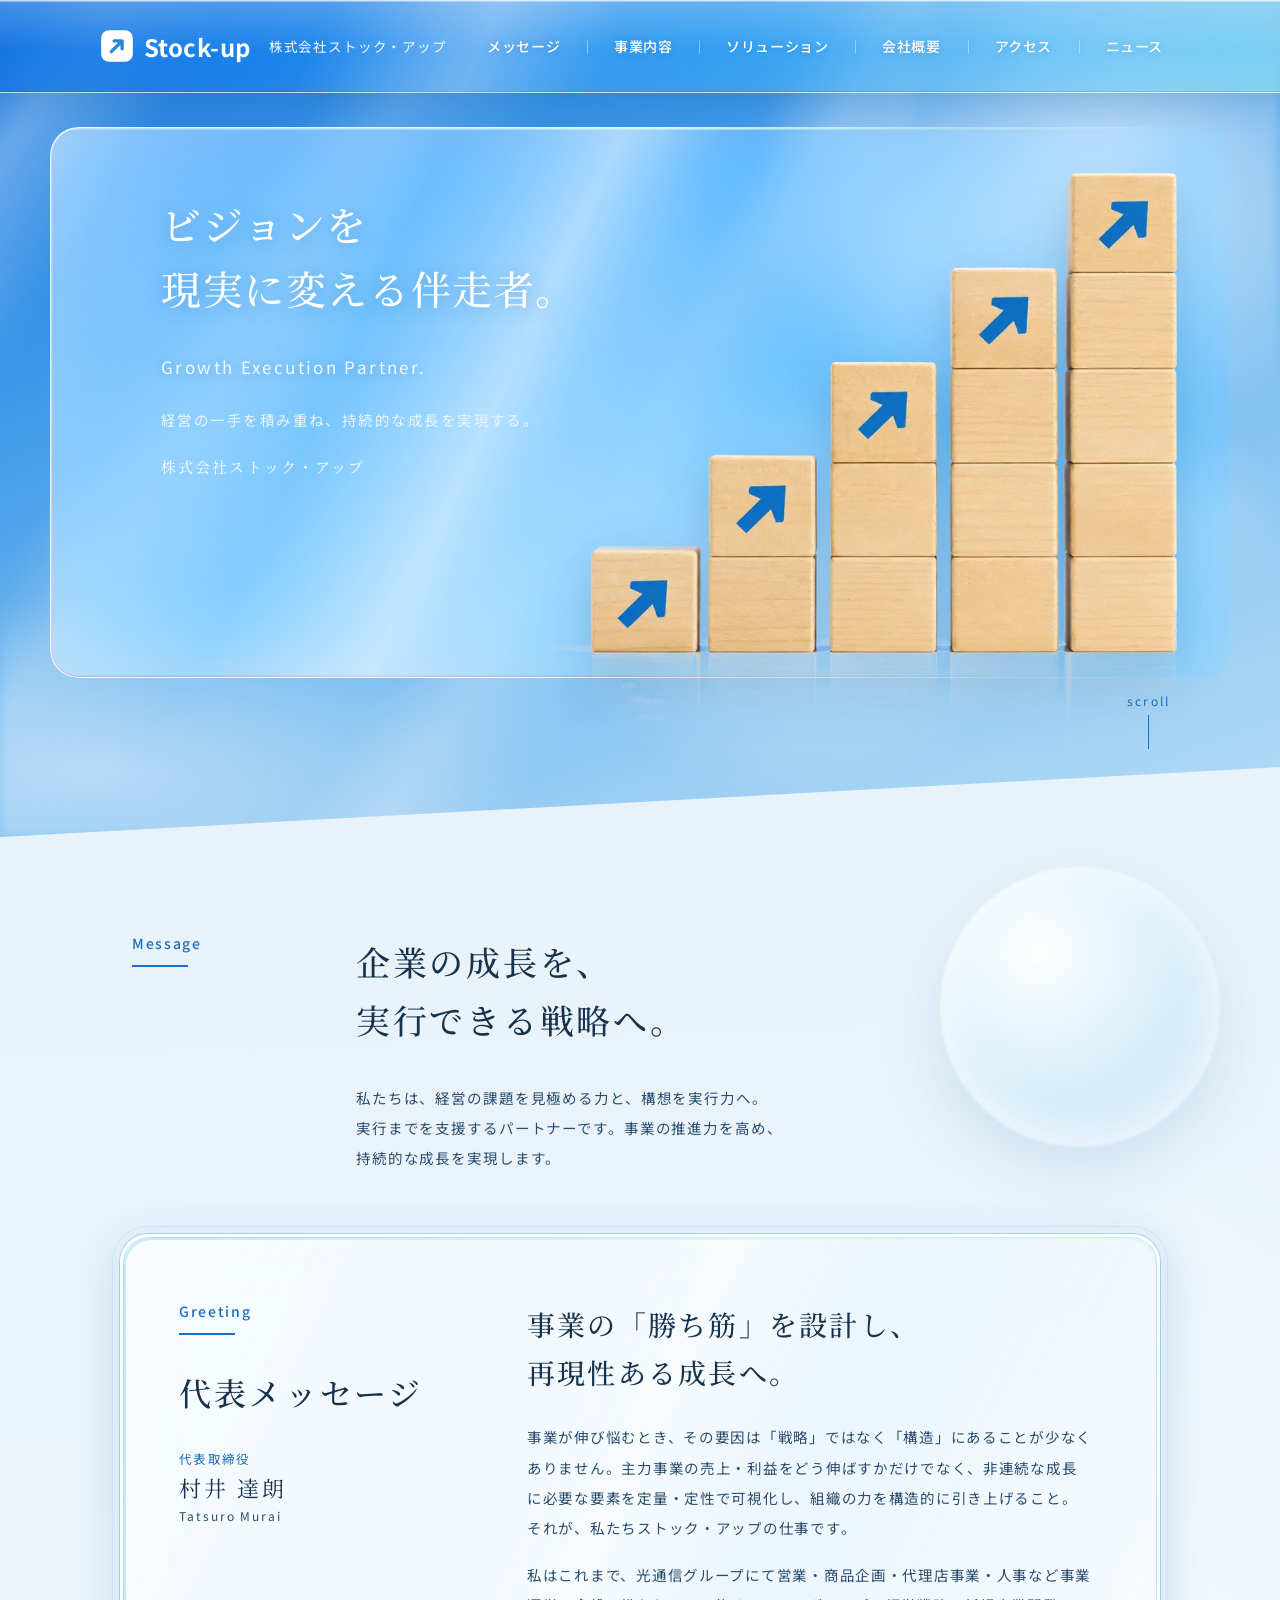
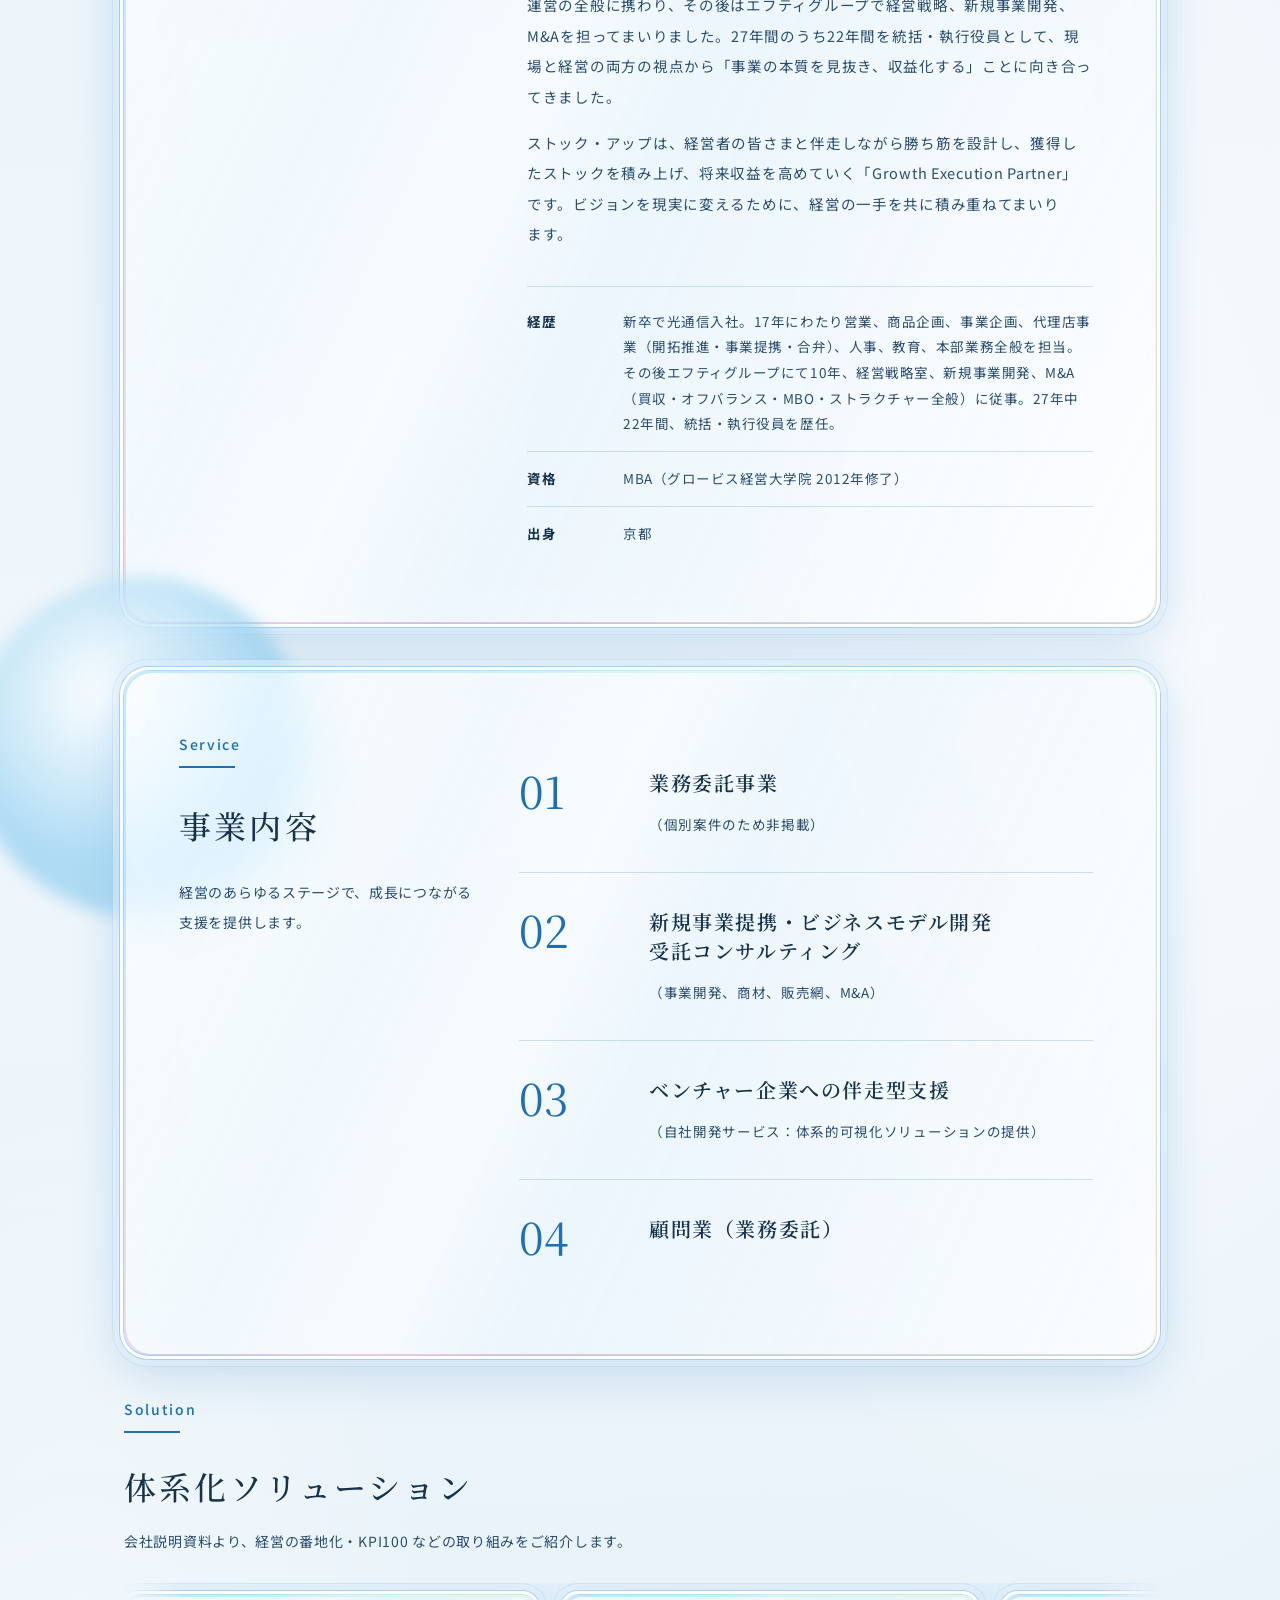
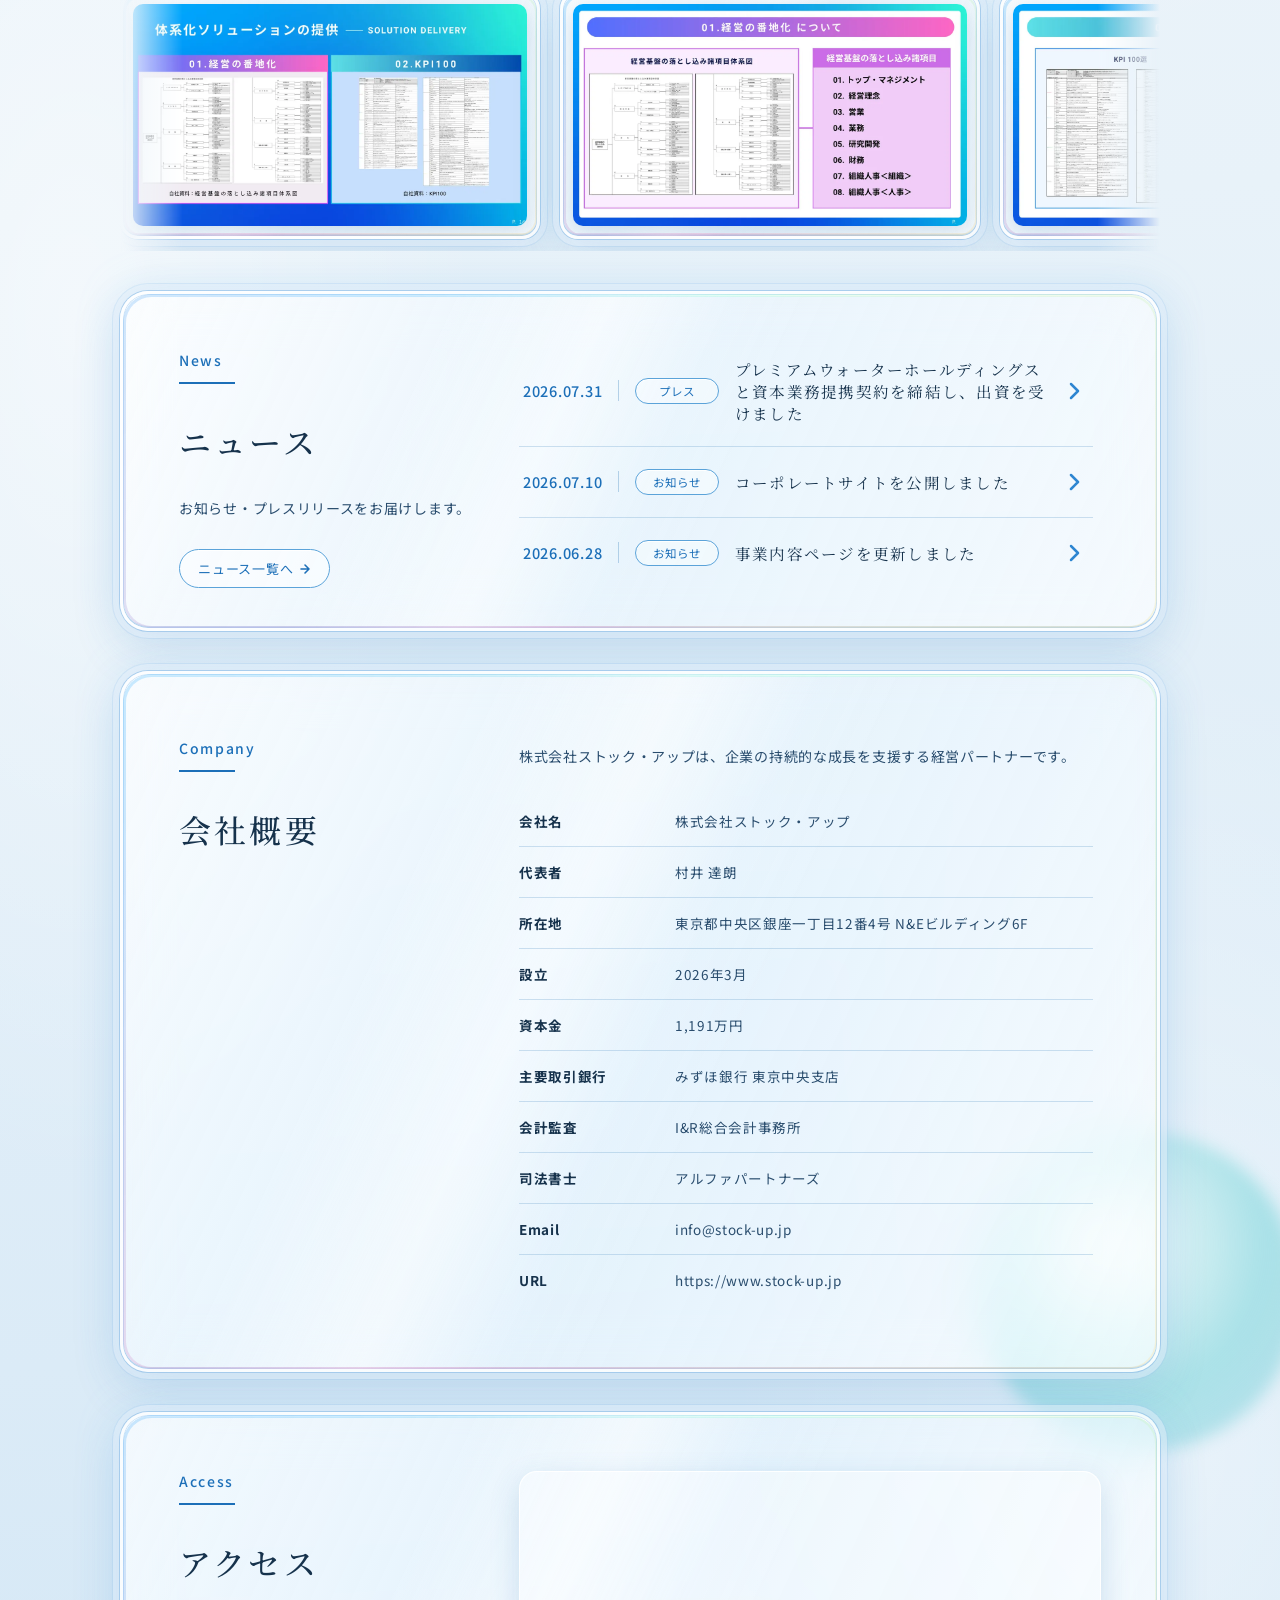
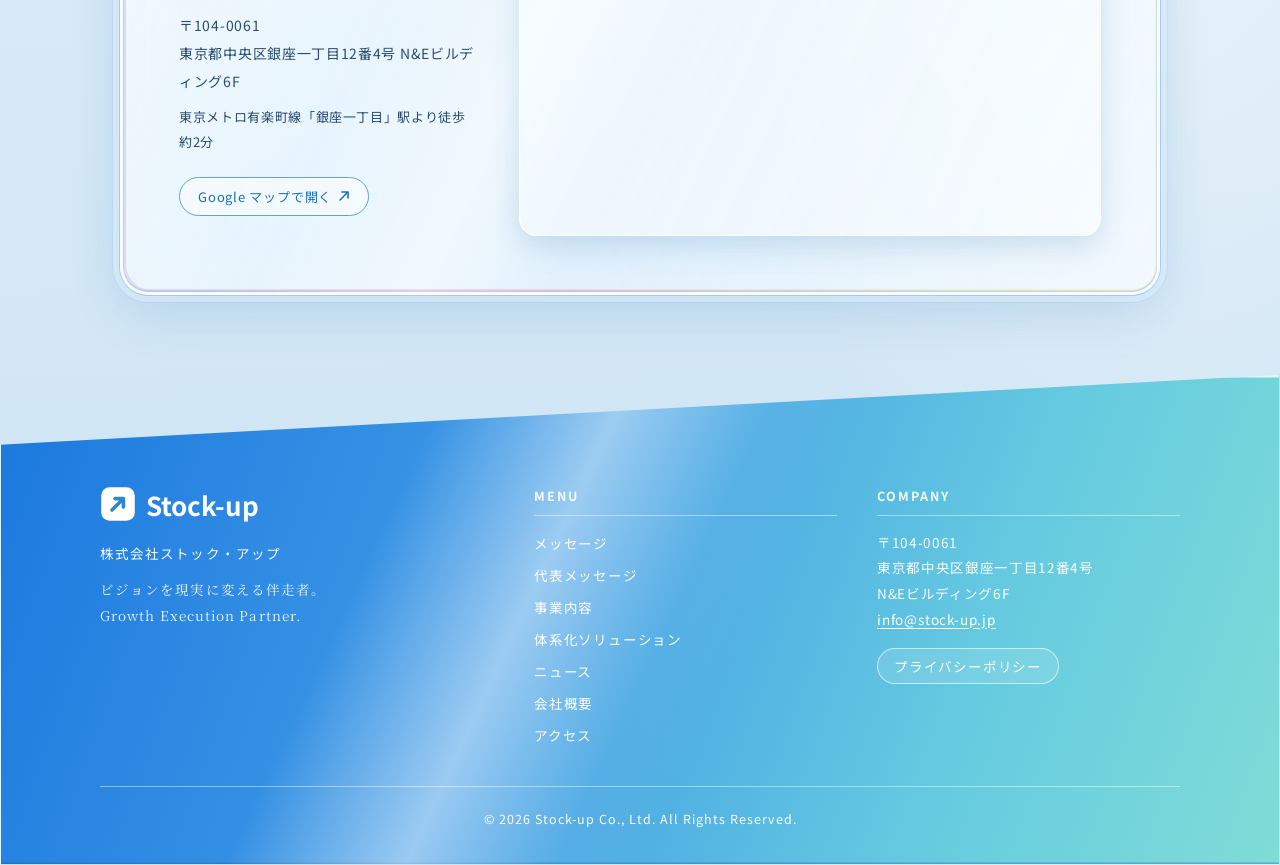
==== index.html @ cc3b2b46 "Loader: show on every load/reload, ~4s with progress bar Co-Authored-By: Claude Fable 5 <noreply@ant" ====
<!DOCTYPE html>
<html lang="ja">
<head>
<meta charset="utf-8">
<meta name="viewport" content="width=device-width, initial-scale=1">
<meta name="robots" content="noindex, nofollow">
<title>株式会社ストック・アップ | Stock-up</title>
<meta name="description" content="株式会社ストック・アップは、経営課題の整理から戦略策定・実行支援まで、企業の持続的な成長を支援する経営パートナーです。">
<link rel="preconnect" href="https://fonts.googleapis.com">
<link rel="preconnect" href="https://fonts.gstatic.com" crossorigin>
<link href="https://fonts.googleapis.com/css2?family=Noto+Serif+JP:wght@400;500;600&amp;family=Noto+Sans+JP:wght@400;500;700&amp;display=swap" rel="stylesheet">
<link rel="stylesheet" href="css/style.css">
<style>
/* ローディング画面（最初に表示し、読み込み完了でフェードアウト） */
#loader{position:fixed;inset:0;z-index:9999;display:flex;flex-direction:column;align-items:center;justify-content:center;gap:22px;background:linear-gradient(160deg,#1b78de 0%,#3a95e8 35%,#6cb6ef 70%,#9ccff4 100%);transition:opacity .5s ease,visibility .5s ease}
#loader.is-done{opacity:0;visibility:hidden;pointer-events:none}
#loader .loader__logo{display:flex;align-items:center;gap:12px;color:#fff;font-family:'Noto Sans JP',-apple-system,BlinkMacSystemFont,sans-serif;font-size:26px;font-weight:700;letter-spacing:.02em;animation:loaderPulse 1.6s ease-in-out infinite}
#loader .loader__logo svg{width:38px;height:38px}
#loader .loader__bar{width:140px;height:3px;border-radius:99px;background:rgba(255,255,255,.3);overflow:hidden}
#loader .loader__bar::after{content:'';display:block;width:100%;height:100%;border-radius:99px;background:#fff;transform-origin:left center;transform:scaleX(0);animation:loaderFill 4s cubic-bezier(.4,.1,.3,1) forwards}
#loader .loader__text{font-family:'Noto Sans JP',sans-serif;font-size:11px;letter-spacing:.24em;color:rgba(255,255,255,.85)}
@keyframes loaderPulse{0%,100%{opacity:1}50%{opacity:.6}}
@keyframes loaderFill{0%{transform:scaleX(0)}70%{transform:scaleX(.78)}100%{transform:scaleX(1)}}
html.is-loading{overflow:hidden}
@media (prefers-reduced-motion:reduce){#loader .loader__logo,#loader .loader__bar::after{animation:none}}
</style>
<script>
/* トップページを開く・再読み込みするたびにローディングを表示 */
document.documentElement.classList.add('is-loading');
</script>
</head>
<body class="page-home">

<!-- ローディング -->
<div id="loader" role="status" aria-live="polite" aria-label="読み込み中" hidden>
  <div class="loader__logo">
    <svg viewBox="0 0 30 30" aria-hidden="true"><rect x="1" y="1" width="28" height="28" rx="7" fill="#ffffff"></rect><path d="M10 20 L19 11 M12.5 10.5 L19.5 10.5 L19.5 17.5" stroke="#2e86d1" stroke-width="3" stroke-linecap="round" stroke-linejoin="round" fill="none"></path></svg>
    <span>Stock-up</span>
  </div>
  <div class="loader__bar"></div>
  <p class="loader__text">LOADING</p>
</div>
<script>
(function(){
  var el=document.getElementById('loader');
  if(!document.documentElement.classList.contains('is-loading')){el.remove();return;}
  el.hidden=false;
  var start=Date.now(), MIN=4000, MAX=8000, done=false; /* 約4秒かけて表示 */
  function finish(){
    if(done) return; done=true;
    var wait=Math.max(0, MIN-(Date.now()-start));
    setTimeout(function(){
      el.classList.add('is-done');
      document.documentElement.classList.remove('is-loading');
      setTimeout(function(){ if(el.parentNode) el.parentNode.removeChild(el); }, 600);
    }, wait);
  }
  window.addEventListener('load', finish);
  setTimeout(finish, MAX); /* 万一 load が遅くても最大5秒で解除 */
})();
</script>

<!-- ============================= 上部ブルーゾーン（ヘッダー＋ヒーロー） -->
<div class="hero-zone">
  <div class="hero-zone__glow"></div>
  <div class="hero-zone__rays"></div>
  <div class="hero-zone__edge"></div>

  <!-- ヘッダー -->
  <header class="site-header">
    <div class="site-header__inner">
      <a class="logo" href="#top">
        <svg width="30" height="30" viewBox="0 0 30 30" aria-hidden="true"><rect x="1" y="1" width="28" height="28" rx="7" fill="#ffffff"></rect><path d="M10 20 L19 11 M12.5 10.5 L19.5 10.5 L19.5 17.5" stroke="#2e86d1" stroke-width="3" stroke-linecap="round" stroke-linejoin="round" fill="none"></path></svg>
        <span class="logo__name">Stock-up</span>
      </a>
      <span class="header__sub">株式会社ストック・アップ</span>

      <nav class="nav" aria-label="メインメニュー">
        <a class="nav__link" href="#message">メッセージ</a>
        <a class="nav__link" href="#service">事業内容</a>
        <a class="nav__link" href="#docs">ソリューション</a>
        <a class="nav__link" href="#company">会社概要</a>
        <a class="nav__link" href="#access">アクセス</a>
        <a class="nav__link" href="news.html">ニュース</a>
      </nav>

      <button class="burger" type="button" data-menu-open aria-expanded="false" aria-controls="mobile-menu" aria-label="メニューを開く">
        <svg width="22" height="16" viewBox="0 0 22 16" aria-hidden="true"><path d="M1 1 H21 M1 8 H21 M1 15 H21" stroke="#ffffff" stroke-width="2" stroke-linecap="round"></path></svg>
      </button>
    </div>
  </header>

  <!-- モバイルメニュー -->
  <div class="drawer-overlay" data-menu-overlay hidden></div>
  <div class="drawer" id="mobile-menu" data-menu-drawer role="dialog" aria-modal="true" aria-label="メニュー" hidden>
    <div class="drawer__head">
      <span class="drawer__logo">Stock-up</span>
      <button class="drawer__close" type="button" data-menu-close aria-label="メニューを閉じる">
        <svg width="16" height="16" viewBox="0 0 16 16" aria-hidden="true"><path d="M2 2 L14 14 M14 2 L2 14" stroke="#ffffff" stroke-width="2" stroke-linecap="round"></path></svg>
      </button>
    </div>
    <a class="drawer__link" href="#message">メッセージ</a>
    <a class="drawer__link" href="#service">事業内容</a>
    <a class="drawer__link" href="#docs">ソリューション</a>
    <a class="drawer__link" href="#company">会社概要</a>
    <a class="drawer__link" href="#access">アクセス</a>
    <a class="drawer__link" href="news.html">ニュース</a>
  </div>

  <!-- ヒーロー -->
  <div class="hero" id="top">
    <div class="hero-card">
      <div class="hero-card__text">
        <h1 class="hero-card__title">ビジョンを<br>現実に変える伴走者。</h1>
        <p class="hero-card__en">Growth Execution Partner.</p>
        <p class="hero-card__lead">経営の一手を積み重ね、持続的な成長を実現する。</p>
        <p class="hero-card__name">株式会社ストック・アップ</p>
      </div>
    </div>
    <div class="hero-card__image" role="img" aria-label="積み上げられた木のブロック"></div>
  </div>

  <!-- スクロールヒント -->
  <div class="scroll-hint">
    <div class="scroll-hint__body">
      <span class="scroll-hint__label">scroll</span>
      <div class="scroll-hint__bar"></div>
    </div>
  </div>
</div>

<!-- ============================= メッセージ -->
<section class="message" id="message">
  <div class="orb orb--sharp"></div>
  <div class="message__grid">
    <div>
      <p class="label">Message</p>
      <div class="label__rule"></div>
    </div>
    <div>
      <h2 class="message__title">企業の成長を、<br>実行できる戦略へ。</h2>
      <p class="message__body">私たちは、経営の課題を見極める力と、構想を実行力へ。<br>実行までを支援するパートナーです。事業の推進力を高め、<br>持続的な成長を実現します。</p>
    </div>
  </div>
</section>

<!-- ============================= 代表メッセージ -->
<section class="section section--greeting" id="greeting">
  <div class="glass-card greeting">
    <div class="greeting__side">
      <p class="label">Greeting</p>
      <div class="label__rule"></div>
      <h2 class="section-title">代表メッセージ</h2>
      <p class="greeting__name"><span class="greeting__role">代表取締役</span>村井 達朗</p>
      <p class="greeting__name-en">Tatsuro Murai</p>
    </div>

    <div class="greeting__main">
      <p class="greeting__headline">事業の「勝ち筋」を設計し、<br class="u-pc">再現性ある成長へ。</p>
      <div class="greeting__body">
        <p>事業が伸び悩むとき、その要因は「戦略」ではなく「構造」にあることが少なくありません。主力事業の売上・利益をどう伸ばすかだけでなく、非連続な成長に必要な要素を定量・定性で可視化し、組織の力を構造的に引き上げること。それが、私たちストック・アップの仕事です。</p>
        <p>私はこれまで、光通信グループにて営業・商品企画・代理店事業・人事など事業運営の全般に携わり、その後はエフティグループで経営戦略、新規事業開発、M&amp;Aを担ってまいりました。27年間のうち22年間を統括・執行役員として、現場と経営の両方の視点から「事業の本質を見抜き、収益化する」ことに向き合ってきました。</p>
        <p>ストック・アップは、経営者の皆さまと伴走しながら勝ち筋を設計し、獲得したストックを積み上げ、将来収益を高めていく「Growth Execution Partner」です。ビジョンを現実に変えるために、経営の一手を共に積み重ねてまいります。</p>
      </div>

      <dl class="greeting__profile">
        <div class="greeting__profile-row">
          <dt>経歴</dt>
          <dd>新卒で光通信入社。17年にわたり営業、商品企画、事業企画、代理店事業（開拓推進・事業提携・合弁）、人事、教育、本部業務全般を担当。その後エフティグループにて10年、経営戦略室、新規事業開発、M&amp;A（買収・オフバランス・MBO・ストラクチャー全般）に従事。27年中22年間、統括・執行役員を歴任。</dd>
        </div>
        <div class="greeting__profile-row">
          <dt>資格</dt>
          <dd>MBA（グロービス経営大学院 2012年修了）</dd>
        </div>
        <div class="greeting__profile-row">
          <dt>出身</dt>
          <dd>京都</dd>
        </div>
      </dl>
    </div>
  </div>
</section>

<!-- ============================= 事業内容 -->
<section class="section section--service" id="service">
  <div class="orb orb--soft"></div>
  <div class="glass-card section__card">
    <div class="section__heading">
      <p class="label">Service</p>
      <div class="label__rule"></div>
      <h2 class="section-title">事業内容</h2>
      <p class="section__heading-lead">経営のあらゆるステージで、成長につながる支援を提供します。</p>
    </div>
    <div class="stack">
      <div class="service-row">
        <span class="service-row__num">01</span>
        <div>
          <h3 class="service-row__title">業務委託事業</h3>
          <p class="service-row__body">（個別案件のため非掲載）</p>
        </div>
      </div>
      <div class="service-row">
        <span class="service-row__num">02</span>
        <div>
          <h3 class="service-row__title"><span class="u-nowrap">新規事業提携・</span><span class="u-nowrap">ビジネスモデル開発</span><br><span class="u-nowrap">受託コンサルティング</span></h3>
          <p class="service-row__body">（事業開発、商材、販売網、M&amp;A）</p>
        </div>
      </div>
      <div class="service-row">
        <span class="service-row__num">03</span>
        <div>
          <h3 class="service-row__title"><span class="u-nowrap">ベンチャー企業への</span><span class="u-nowrap">伴走型支援</span></h3>
          <p class="service-row__body">（自社開発サービス：体系的可視化ソリューションの提供）</p>
        </div>
      </div>
      <div class="service-row">
        <span class="service-row__num">04</span>
        <div>
          <h3 class="service-row__title">顧問業（業務委託）</h3>
        </div>
      </div>
    </div>
  </div>
</section>

<!-- ============================= 資料（横スクロール） -->
<section class="section section--docs" id="docs">
  <div class="docs__head">
    <p class="label">Solution</p>
    <div class="label__rule"></div>
    <h2 class="section-title">体系化ソリューション</h2>
    <p class="docs__lead">会社説明資料より、経営の番地化・KPI100 などの取り組みをご紹介します。</p>
  </div>

  <div class="marquee" data-marquee aria-label="会社説明資料スライド（自動でスクロールします）">
    <div class="marquee__group">
      <figure class="marquee__item glass-card"><img src="assets/docs/slide-p14.webp" alt="体系化ソリューションの提供：経営の番地化とKPI100" width="1200" height="675" decoding="async"></figure>
      <figure class="marquee__item glass-card"><img src="assets/docs/slide-p15.webp" alt="経営の番地化について：経営基盤の落とし込み諸項目体系図" width="1200" height="675" decoding="async"></figure>
      <figure class="marquee__item glass-card"><img src="assets/docs/slide-p30.webp" alt="KPI100について：企業価値UP KPI100選のカテゴリー" width="1200" height="675" decoding="async"></figure>
      <figure class="marquee__item glass-card"><img src="assets/docs/slide-p44.webp" alt="このままのやり方で、事業は伸び続けますか？ 事業成長を止める要因は戦略ではなく構造にあるかもしれません" width="1200" height="675" decoding="async"></figure>
    </div>
    <div class="marquee__group" aria-hidden="true">
      <figure class="marquee__item glass-card"><img src="assets/docs/slide-p14.webp" alt="" width="1200" height="675" decoding="async"></figure>
      <figure class="marquee__item glass-card"><img src="assets/docs/slide-p15.webp" alt="" width="1200" height="675" decoding="async"></figure>
      <figure class="marquee__item glass-card"><img src="assets/docs/slide-p30.webp" alt="" width="1200" height="675" decoding="async"></figure>
      <figure class="marquee__item glass-card"><img src="assets/docs/slide-p44.webp" alt="" width="1200" height="675" decoding="async"></figure>
    </div>
  </div>
</section>

<!-- ============================= ニュース（最新3件） -->
<section class="section section--news" id="news">
  <div class="glass-card section__card home-news">
    <div class="section__heading">
      <p class="label">News</p>
      <div class="label__rule"></div>
      <h2 class="section-title">ニュース</h2>
      <p class="section__heading-lead">お知らせ・プレスリリースをお届けします。</p>
      <a class="home-news__more" href="news.html">ニュース一覧へ
        <svg width="12" height="12" viewBox="0 0 12 12" aria-hidden="true"><path d="M2 6 H10 M6 2 L10 6 L6 10" stroke="currentColor" stroke-width="1.6" stroke-linecap="round" stroke-linejoin="round" fill="none"></path></svg>
      </a>
    </div>
    <div class="stack home-news__list">
      <a class="news-row" href="news/2026-07-31.html">
        <time class="news-row__date" datetime="2026-07-31">2026.07.31</time>
        <span class="tag news-row__tag">プレス</span>
        <span class="news-row__title">プレミアムウォーターホールディングスと資本業務提携契約を締結し、出資を受けました</span>
        <svg class="news-row__arrow" width="11" height="18" viewBox="0 0 11 18" aria-hidden="true"><path d="M2 2 L9 9 L2 16" stroke="#2e86d1" stroke-width="2.5" stroke-linecap="round" stroke-linejoin="round" fill="none"></path></svg>
      </a>
      <a class="news-row" href="news/2026-07-10.html">
        <time class="news-row__date" datetime="2026-07-10">2026.07.10</time>
        <span class="tag news-row__tag">お知らせ</span>
        <span class="news-row__title">コーポレートサイトを公開しました</span>
        <svg class="news-row__arrow" width="11" height="18" viewBox="0 0 11 18" aria-hidden="true"><path d="M2 2 L9 9 L2 16" stroke="#2e86d1" stroke-width="2.5" stroke-linecap="round" stroke-linejoin="round" fill="none"></path></svg>
      </a>
      <a class="news-row" href="news/2026-06-28.html">
        <time class="news-row__date" datetime="2026-06-28">2026.06.28</time>
        <span class="tag news-row__tag">お知らせ</span>
        <span class="news-row__title">事業内容ページを更新しました</span>
        <svg class="news-row__arrow" width="11" height="18" viewBox="0 0 11 18" aria-hidden="true"><path d="M2 2 L9 9 L2 16" stroke="#2e86d1" stroke-width="2.5" stroke-linecap="round" stroke-linejoin="round" fill="none"></path></svg>
      </a>
    </div>
  </div>
</section>

<!-- ============================= 会社概要 -->
<section class="section section--company" id="company">
  <div class="orb orb--teal"></div>
  <div class="glass-card section__card">
    <div class="section__heading">
      <p class="label">Company</p>
      <div class="label__rule"></div>
      <h2 class="section-title">会社概要</h2>
    </div>
    <div>
      <p class="company__lead">株式会社ストック・アップは、企業の持続的な成長を支援する経営パートナーです。</p>
      <div class="stack">
        <div class="company-row">
          <span class="company-row__label">会社名</span>
          <span class="company-row__value">株式会社ストック・アップ</span>
        </div>
        <div class="company-row">
          <span class="company-row__label">代表者</span>
          <span class="company-row__value">村井 達朗</span>
        </div>
        <div class="company-row">
          <span class="company-row__label">所在地</span>
          <span class="company-row__value">東京都中央区銀座一丁目12番4号 N&amp;Eビルディング6F</span>
        </div>
        <div class="company-row">
          <span class="company-row__label">設立</span>
          <span class="company-row__value">2026年3月</span>
        </div>
        <div class="company-row">
          <span class="company-row__label">資本金</span>
          <span class="company-row__value">1,191万円</span>
        </div>
        <div class="company-row">
          <span class="company-row__label">主要取引銀行</span>
          <span class="company-row__value">みずほ銀行 東京中央支店</span>
        </div>
        <div class="company-row">
          <span class="company-row__label">会計監査</span>
          <span class="company-row__value">I&amp;R総合会計事務所</span>
        </div>
        <div class="company-row">
          <span class="company-row__label">司法書士</span>
          <span class="company-row__value">アルファパートナーズ</span>
        </div>
        <div class="company-row">
          <span class="company-row__label">Email</span>
          <span class="company-row__value">info@stock-up.jp</span>
        </div>
        <div class="company-row">
          <span class="company-row__label">URL</span>
          <span class="company-row__value">https://www.stock-up.jp</span>
        </div>
      </div>
    </div>
  </div>
</section>

<!-- ============================= アクセス（Google マップ） -->
<section class="section section--access" id="access">
  <div class="glass-card access__card">
    <div class="access__head">
      <p class="label">Access</p>
      <div class="label__rule"></div>
      <h2 class="section-title">アクセス</h2>
      <p class="access__address">〒104-0061<br>東京都中央区銀座一丁目12番4号 N&amp;Eビルディング6F</p>
      <p class="access__note">東京メトロ有楽町線「銀座一丁目」駅より徒歩約2分</p>
      <a class="access__link" href="https://www.google.com/maps/search/?api=1&amp;query=%E6%9D%B1%E4%BA%AC%E9%83%BD%E4%B8%AD%E5%A4%AE%E5%8C%BA%E9%8A%80%E5%BA%A7%E4%B8%80%E4%B8%81%E7%9B%AE12%E7%95%AA4%E5%8F%B7+N%26E%E3%83%93%E3%83%AB%E3%83%87%E3%82%A3%E3%83%B3%E3%82%B0" target="_blank" rel="noopener">Google マップで開く
        <svg width="12" height="12" viewBox="0 0 12 12" aria-hidden="true"><path d="M2 10 L10 2 M4 2 H10 V8" stroke="currentColor" stroke-width="1.6" stroke-linecap="round" stroke-linejoin="round" fill="none"></path></svg>
      </a>
    </div>
    <div class="access__map">
      <iframe
        src="https://www.google.com/maps?q=%E6%9D%B1%E4%BA%AC%E9%83%BD%E4%B8%AD%E5%A4%AE%E5%8C%BA%E9%8A%80%E5%BA%A7%E4%B8%80%E4%B8%81%E7%9B%AE12%E7%95%AA4%E5%8F%B7+N%26E%E3%83%93%E3%83%AB%E3%83%87%E3%82%A3%E3%83%B3%E3%82%B0&amp;hl=ja&amp;z=17&amp;output=embed"
        title="株式会社ストック・アップ 所在地の地図"
        loading="lazy"
        allowfullscreen
        referrerpolicy="no-referrer-when-downgrade"></iframe>
    </div>
  </div>
</section>

<!-- ============================= フッター -->
<footer class="site-footer">
  <div class="site-footer__grid">
    <div class="site-footer__brand">
      <a class="site-footer__logo" href="index.html">
        <svg width="30" height="30" viewBox="0 0 30 30" aria-hidden="true"><rect x="1" y="1" width="28" height="28" rx="7" fill="#ffffff"></rect><path d="M10 20 L19 11 M12.5 10.5 L19.5 10.5 L19.5 17.5" stroke="#2e86d1" stroke-width="3" stroke-linecap="round" stroke-linejoin="round" fill="none"></path></svg>
        <span class="site-footer__logo-name">Stock-up</span>
      </a>
      <p class="site-footer__company">株式会社ストック・アップ</p>
      <p class="site-footer__tagline">ビジョンを現実に変える伴走者。<br>Growth Execution Partner.</p>
    </div>
    <div class="site-footer__col">
      <p class="site-footer__heading">Menu</p>
      <ul class="site-footer__list">
        <li><a href="index.html#message">メッセージ</a></li>
        <li><a href="index.html#greeting">代表メッセージ</a></li>
        <li><a href="index.html#service">事業内容</a></li>
        <li><a href="index.html#docs">体系化ソリューション</a></li>
        <li><a href="news.html">ニュース</a></li>
        <li><a href="index.html#company">会社概要</a></li>
        <li><a href="index.html#access">アクセス</a></li>
      </ul>
    </div>
    <div class="site-footer__col">
      <p class="site-footer__heading">Company</p>
      <address class="site-footer__address">
        〒104-0061<br>
        東京都中央区銀座一丁目12番4号<br>
        N&amp;Eビルディング6F<br>
        <a href="mailto:info@stock-up.jp">info@stock-up.jp</a>
      </address>
      <a class="site-footer__policy" href="privacy.html">プライバシーポリシー</a>
    </div>
  </div>
  <div class="site-footer__rule"></div>
  <p class="site-footer__copy">© 2026 Stock-up Co., Ltd. All Rights Reserved.</p>
</footer>

<script src="js/main.js"></script>
</body>
</html>
---- css/style.css ----
@charset "utf-8";

/* ==========================================================================
   株式会社ストック・アップ コーポレートサイト
   style.css
   ========================================================================== */

/* --------------------------------------------------------------------------
   1. 変数
   -------------------------------------------------------------------------- */
:root {
  --color-navy: #16324c;
  --color-text: #2a4d6e;
  --color-base: #1c3a52;
  --color-blue: #1c6fb8;
  --color-blue-dark: #0f568f;
  --color-accent: #2e86d1;
  --color-line: rgba(120, 170, 210, 0.35);
  --color-white: #ffffff;

  --font-sans: 'Noto Sans JP', -apple-system, BlinkMacSystemFont, 'Hiragino Kaku Gothic ProN', 'Yu Gothic', sans-serif;
  --font-serif: 'Noto Serif JP', 'Hiragino Mincho ProN', 'Yu Mincho', serif;

  --width-content: 1080px;
  --radius-card: 28px;
}

/* --------------------------------------------------------------------------
   2. ベース
   -------------------------------------------------------------------------- */
*,
*::before,
*::after {
  box-sizing: border-box;
}

html {
  scroll-behavior: smooth;
  overflow-x: hidden;
  overflow-x: clip;
}

body {
  margin: 0;
  font-family: var(--font-sans);
  color: var(--color-base);
  -webkit-font-smoothing: antialiased;
  overflow-x: clip;
}

body.page-home {
  background:
    radial-gradient(ellipse 55% 28% at 88% 38%, rgba(255, 255, 255, 0.55), transparent 70%),
    radial-gradient(ellipse 45% 22% at 6% 62%, rgba(255, 255, 255, 0.5), transparent 70%),
    radial-gradient(ellipse 50% 20% at 92% 82%, rgba(255, 255, 255, 0.4), transparent 70%),
    linear-gradient(178deg, #e3eff8 0%, #eaf3fa 20%, #f0f6fb 40%, #e8f2f9 60%, #dbebf7 80%, #cbe3f4 100%);
}

body.page-news {
  background:
    radial-gradient(ellipse 55% 26% at 90% 30%, rgba(255, 255, 255, 0.5), transparent 70%),
    radial-gradient(ellipse 45% 22% at 6% 60%, rgba(255, 255, 255, 0.45), transparent 70%),
    linear-gradient(172deg, #1f7de0 0%, #5aa9ea 16%, #a8d4f2 32%, #e0eff9 52%, #e8f3fb 72%, #cfe5f6 100%);
}

img {
  max-width: 100%;
  vertical-align: middle;
}

a {
  color: var(--color-blue);
  text-decoration: none;
  transition: color 0.2s ease, background 0.2s ease, box-shadow 0.2s ease;
}

a:hover {
  color: var(--color-blue-dark);
}

h1,
h2,
h3,
p {
  margin: 0;
}

.inner {
  max-width: var(--width-content);
  margin-inline: auto;
  width: 100%;
}

/* --------------------------------------------------------------------------
   3. アニメーション
   -------------------------------------------------------------------------- */
@keyframes scrollDown {
  0%   { transform: translateY(0);    opacity: 1; }
  70%  { transform: translateY(14px); opacity: 0; }
  100% { transform: translateY(0);    opacity: 0; }
}

@keyframes glareSweep {
  0%   { transform: translateX(-70%); }
  45%  { transform: translateX(120%); }
  100% { transform: translateX(120%); }
}

@keyframes rayDrift {
  0%, 100% { opacity: 0.30; transform: rotate(8deg) translateX(0); }
  50%      { opacity: 0.65; transform: rotate(8deg) translateX(40px); }
}

@keyframes orbPulse {
  0%, 100% { opacity: 0.75; transform: scale(1); }
  50%      { opacity: 1;    transform: scale(1.07); }
}

@media (prefers-reduced-motion: reduce) {
  *,
  *::before,
  *::after {
    animation: none !important;
  }
}

/* --------------------------------------------------------------------------
   4. 共通パーツ：ガラスカード / 光の演出
   -------------------------------------------------------------------------- */
.glass-card {
  position: relative;
  overflow: hidden;
  /* 太めの白い縁：外側 3px の半透明リング + 内側の白いハイライトで厚みを出す */
  border: 3px solid rgba(255, 255, 255, 0.85);
  border-radius: var(--radius-card);
  background: linear-gradient(115deg, rgba(255, 255, 255, 0.7) 0%, rgba(236, 246, 253, 0.58) 50%, rgba(255, 255, 255, 0.68) 100%);
  background-clip: padding-box;
  backdrop-filter: blur(24px) saturate(130%);
  -webkit-backdrop-filter: blur(24px) saturate(130%);
  box-shadow:
    inset 0 0 0 1px rgba(140, 190, 235, 0.45),
    inset 0 2px 0 rgba(255, 255, 255, 1),
    inset 0 -2px 0 rgba(150, 190, 225, 0.4),
    0 0 0 1px rgba(120, 175, 225, 0.5),
    0 0 0 7px rgba(255, 255, 255, 0.38),
    0 0 0 8px rgba(150, 195, 235, 0.25),
    0 18px 50px rgba(60, 120, 175, 0.16),
    0 0 40px rgba(170, 220, 255, 0.35);
}

/* 斜めに走る光沢 */
.glass-card::before {
  content: '';
  position: absolute;
  inset: 0;
  pointer-events: none;
  background: linear-gradient(115deg, transparent 28%, rgba(255, 255, 255, 0.5) 41%, rgba(255, 255, 255, 0.04) 52%, transparent 58%);
  animation: glareSweep 12s ease-in-out 1s infinite;
}

/* 虹色の縁取り */
.glass-card::after {
  content: '';
  position: absolute;
  inset: 0;
  padding: 2.5px;
  border-radius: inherit;
  pointer-events: none;
  background: conic-gradient(from 210deg,
    rgba(255, 140, 190, 0.32),
    rgba(130, 205, 255, 0.42),
    rgba(160, 255, 215, 0.30),
    rgba(255, 225, 150, 0.30),
    rgba(255, 140, 190, 0.32));
  -webkit-mask: linear-gradient(#000 0 0) content-box, linear-gradient(#000 0 0);
  -webkit-mask-composite: xor;
  mask: linear-gradient(#000 0 0) content-box, linear-gradient(#000 0 0);
  mask-composite: exclude;
}

.glass-card > * {
  position: relative;
  z-index: 1;
}

/* 背景の光球 */
.orb {
  position: absolute;
  border-radius: 50%;
  pointer-events: none;
  animation: orbPulse 9s ease-in-out infinite;
}

.orb--sharp {
  background: radial-gradient(circle at 35% 30%, rgba(255, 255, 255, 0.95), rgba(200, 232, 248, 0.6) 55%, rgba(150, 205, 238, 0.35));
  box-shadow: inset 0 0 50px rgba(255, 255, 255, 0.9), 0 24px 60px rgba(80, 160, 210, 0.2);
  filter: blur(1px);
}

.orb--soft {
  background: radial-gradient(circle at 40% 35%, rgba(255, 255, 255, 0.9), rgba(140, 205, 240, 0.65) 55%, rgba(90, 170, 225, 0.4));
  filter: blur(8px);
}

.orb--teal {
  background: radial-gradient(circle at 40% 35%, rgba(255, 255, 255, 0.85), rgba(130, 215, 220, 0.6) 55%, rgba(100, 190, 210, 0.35));
  filter: blur(8px);
}

/* セクション見出し（英字ラベル＋罫） */
.label {
  font-size: 14px;
  font-weight: 500;
  letter-spacing: 0.12em;
  color: var(--color-blue);
}

.label__rule {
  width: 56px;
  height: 2px;
  margin-top: 12px;
  background: var(--color-blue);
}

.u-nowrap {
  display: inline-block;
}

@media (max-width: 768px) {
  .u-pc { display: none; }
}

.section-title {
  font-family: var(--font-serif);
  font-weight: 500;
  letter-spacing: 0.1em;
  color: var(--color-navy);
}

/* --------------------------------------------------------------------------
   5. ヘッダー
   -------------------------------------------------------------------------- */
.site-header {
  position: relative;
  z-index: 5;
  overflow: hidden;
  padding: 26px 32px;
  background: linear-gradient(110deg, rgba(22, 112, 220, 0.78) 0%, rgba(58, 150, 232, 0.65) 45%, rgba(120, 200, 240, 0.55) 80%, rgba(150, 225, 235, 0.55) 100%);
  border-bottom: 1px solid rgba(255, 255, 255, 0.7);
  backdrop-filter: blur(24px) saturate(150%);
  -webkit-backdrop-filter: blur(24px) saturate(150%);
  box-shadow:
    inset 0 1.5px 0 rgba(255, 255, 255, 0.7),
    inset 0 -1px 0 rgba(20, 90, 150, 0.15),
    0 10px 30px rgba(30, 90, 140, 0.18);
}

.site-header::after {
  content: '';
  position: absolute;
  inset: 0;
  pointer-events: none;
  background: linear-gradient(180deg, rgba(255, 255, 255, 0.22), rgba(255, 255, 255, 0) 55%);
}

.site-header::before {
  content: '';
  position: absolute;
  inset: 0;
  pointer-events: none;
  background: linear-gradient(115deg, transparent 25%, rgba(255, 255, 255, 0.3) 38%, rgba(255, 255, 255, 0.04) 48%, transparent 55%);
  animation: glareSweep 9s ease-in-out infinite;
}

.site-header__inner {
  position: relative;
  z-index: 1;
  display: flex;
  align-items: center;
  gap: 18px;
  max-width: var(--width-content);
  margin-inline: auto;
}

.logo {
  display: flex;
  align-items: center;
  gap: 10px;
  color: var(--color-white);
}

.logo svg {
  width: 34px;
  height: 34px;
}

.logo:hover {
  color: var(--color-white);
  opacity: 0.85;
}

.logo__name {
  white-space: nowrap;
  font-size: 24px;
  font-weight: 700;
  letter-spacing: 0.02em;
}

.header__sub {
  white-space: nowrap;
  font-size: 13.5px;
  letter-spacing: 0.06em;
  color: rgba(255, 255, 255, 0.95);
}

.nav {
  display: flex;
  align-items: center;
  gap: 6px;
  margin-left: auto;
}

/* 項目間の区切り「｜」 */
.nav > * + * {
  position: relative;
  margin-left: 14px;
}

.nav > * + *::before {
  content: '｜';
  position: absolute;
  left: -17px;
  top: 50%;
  transform: translateY(-50%);
  font-size: 13px;
  color: rgba(255, 255, 255, 0.7);
  pointer-events: none;
}

.nav__link {
  white-space: nowrap;
  padding: 9px 16px;
  font-size: 14px;
  font-weight: 500;
  letter-spacing: 0.04em;
  color: var(--color-white);
  border-radius: 99px;
  border: 1px solid transparent;
  text-shadow: 0 1px 6px rgba(20, 80, 140, 0.25);
}

.nav__link:hover {
  color: var(--color-white);
  background: rgba(255, 255, 255, 0.22);
  border-color: rgba(255, 255, 255, 0.5);
}

.nav__current {
  padding: 9px 16px 7px;
  font-size: 14px;
  font-weight: 700;
  color: var(--color-white);
  border-bottom: 2px solid rgba(255, 255, 255, 0.9);
}

/* ハンバーガー */
.burger {
  display: none;
  align-items: center;
  justify-content: center;
  width: 44px;
  height: 44px;
  margin-left: auto;
  padding: 0;
  border-radius: 12px;
  background: rgba(255, 255, 255, 0.16);
  border: 1px solid rgba(255, 255, 255, 0.45);
  cursor: pointer;
}

.drawer-overlay {
  position: fixed;
  inset: 0;
  z-index: 50;
  background: rgba(20, 60, 100, 0.35);
  backdrop-filter: blur(6px);
  -webkit-backdrop-filter: blur(6px);
}

.drawer {
  position: fixed;
  top: 0;
  left: 0;
  right: 0;
  z-index: 51;
  display: flex;
  flex-direction: column;
  gap: 4px;
  padding: 18px 24px 24px;
  background: linear-gradient(110deg, rgba(22, 112, 220, 0.97) 0%, rgba(58, 150, 232, 0.94) 40%, rgba(110, 200, 225, 0.92) 100%);
  backdrop-filter: blur(24px);
  -webkit-backdrop-filter: blur(24px);
  border-bottom: 1px solid rgba(255, 255, 255, 0.55);
  box-shadow: 0 20px 60px rgba(20, 70, 120, 0.35);
}

.drawer[hidden],
.drawer-overlay[hidden] {
  display: none;
}

.drawer__head {
  display: flex;
  align-items: center;
  justify-content: space-between;
  margin-bottom: 8px;
}

.drawer__logo {
  font-size: 20px;
  font-weight: 700;
  color: var(--color-white);
}

.drawer__close {
  display: flex;
  align-items: center;
  justify-content: center;
  width: 44px;
  height: 44px;
  padding: 0;
  border-radius: 12px;
  background: rgba(255, 255, 255, 0.16);
  border: 1px solid rgba(255, 255, 255, 0.45);
  cursor: pointer;
}

.drawer__link,
.drawer__current {
  display: block;
  padding: 15px 12px;
  font-size: 15px;
  letter-spacing: 0.08em;
  color: var(--color-white);
  border-bottom: 1px solid rgba(255, 255, 255, 0.3);
}

.drawer__link:last-child {
  border-bottom: none;
}

.drawer__link:hover {
  color: var(--color-white);
  background: rgba(255, 255, 255, 0.12);
}

.drawer__current {
  font-weight: 700;
  border-bottom: none;
}

/* --------------------------------------------------------------------------
   6. トップページ：ヒーロー
   -------------------------------------------------------------------------- */
.hero-zone {
  position: relative;
  overflow: hidden;
  padding-bottom: 70px;
  /* 下端を斜めにカット（フッターと平行：左が低く、右が高い） */
  clip-path: polygon(0 0, 100% 0, 100% calc(100% - 70px), 0 100%);
}

/* 斜めの縁に沿った白いハイライト線 */
.hero-zone > .hero-zone__edge {
  display: none;
  position: absolute;
  left: 0;
  right: 0;
  bottom: 0;
  height: 110px;
  z-index: 3;
  pointer-events: none;
  background: linear-gradient(180deg, rgba(255, 255, 255, 0) 0%, rgba(255, 255, 255, 0.55) 100%);
  clip-path: polygon(0 calc(100% - 1.5px), 100% calc(100% - 0px), 100% 100%, 0 100%);
}

/* 背景は擬似要素に持たせ、下端をフェードアウトしてページ背景へなじませる */
.hero-zone::before {
  content: '';
  position: absolute;
  inset: 0;
  z-index: 0;
  pointer-events: none;
  background: linear-gradient(160deg, #1b78de 0%, #3a95e8 28%, #6cb6ef 55%, #9ccff4 80%, #b3dcf6 100%);
}

.hero-zone > * {
  position: relative;
  z-index: 1;
}

.hero-zone__glow {
  position: absolute;
  inset: 0;
  z-index: 0;
  pointer-events: none;
  background:
    radial-gradient(ellipse 42% 48% at 86% 22%, rgba(255, 255, 255, 0.7), transparent 65%),
    radial-gradient(ellipse 30% 40% at 62% 70%, rgba(255, 255, 255, 0.35), transparent 65%),
    radial-gradient(ellipse 50% 35% at 8% 92%, rgba(255, 255, 255, 0.45), transparent 60%),
    radial-gradient(circle 160px at 70% 30%, rgba(255, 255, 255, 0.25), transparent 100%),
    radial-gradient(circle 110px at 92% 62%, rgba(255, 255, 255, 0.22), transparent 100%);
  filter: blur(6px);
}

.hero-zone__rays {
  position: absolute;
  z-index: 0;
  top: -25%;
  left: -8%;
  width: 75%;
  height: 165%;
  pointer-events: none;
  filter: blur(7px);
  transform: rotate(8deg);
  animation: rayDrift 12s ease-in-out infinite;
  background: linear-gradient(115deg,
    transparent 12%, rgba(255, 255, 255, 0.3) 16%, transparent 24%,
    transparent 32%, rgba(255, 255, 255, 0.2) 37%, transparent 46%,
    transparent 58%, rgba(255, 255, 255, 0.24) 63%, transparent 70%);
}

.hero {
  position: relative;
  max-width: min(1180px, 100% - 40px);
  margin: 34px auto 0;
}

.hero-card {
  position: relative;
  overflow: hidden;
  min-height: 0;
  padding-right: 44%;
  border: 1px solid rgba(255, 255, 255, 0.85);
  border-radius: var(--radius-card);
  background: linear-gradient(115deg, rgba(255, 255, 255, 0.5) 0%, rgba(255, 255, 255, 0.18) 45%, rgba(255, 255, 255, 0.36) 100%);
  backdrop-filter: blur(24px) saturate(140%);
  -webkit-backdrop-filter: blur(24px) saturate(140%);
  box-shadow:
    inset 0 1.5px 0 rgba(255, 255, 255, 0.95),
    inset 1.5px 0 0 rgba(255, 255, 255, 0.55),
    inset 0 -1.5px 0 rgba(110, 165, 210, 0.35),
    0 20px 60px rgba(20, 70, 120, 0.25),
    0 0 44px rgba(130, 210, 255, 0.4);
  /* 右側をフェードさせて消す */
  -webkit-mask-image: linear-gradient(90deg, #000 0%, #000 52%, rgba(0, 0, 0, 0.55) 72%, transparent 96%);
  mask-image: linear-gradient(90deg, #000 0%, #000 52%, rgba(0, 0, 0, 0.55) 72%, transparent 96%);
}

.hero-card::before {
  content: '';
  position: absolute;
  inset: 0;
  z-index: 1;
  pointer-events: none;
  background: linear-gradient(115deg, transparent 28%, rgba(255, 255, 255, 0.52) 40%, rgba(255, 255, 255, 0.06) 50%, transparent 56%);
  animation: glareSweep 7.5s ease-in-out 2s infinite;
}

.hero-card::after {
  content: '';
  position: absolute;
  inset: 0;
  z-index: 2;
  padding: 1.5px;
  border-radius: inherit;
  pointer-events: none;
  background: conic-gradient(from 210deg,
    rgba(255, 140, 190, 0.4),
    rgba(130, 205, 255, 0.5),
    rgba(160, 255, 215, 0.35),
    rgba(255, 225, 150, 0.35),
    rgba(255, 140, 190, 0.4));
  -webkit-mask: linear-gradient(#000 0 0) content-box, linear-gradient(#000 0 0);
  -webkit-mask-composite: xor;
  mask: linear-gradient(#000 0 0) content-box, linear-gradient(#000 0 0);
  mask-composite: exclude;
}

.hero-card__text {
  position: relative;
  z-index: 1;
  padding: 64px 0 200px 110px;
}

.hero-card__title {
  font-family: var(--font-serif);
  font-weight: 500;
  font-size: clamp(28px, 3.4vw, 40px);
  line-height: 1.6;
  letter-spacing: 0.04em;
  color: var(--color-white);
  text-shadow: 0 2px 18px rgba(30, 90, 140, 0.35);
}

.hero-card__en {
  margin-top: 34px;
  font-size: 17px;
  letter-spacing: 0.14em;
  color: #f2f9ff;
  text-shadow: 0 1px 10px rgba(30, 90, 140, 0.3);
}

.hero-card__lead {
  margin-top: 30px;
  font-size: 14.5px;
  letter-spacing: 0.1em;
  color: #eaf5fd;
}

.hero-card__name {
  margin-top: 26px;
  font-family: var(--font-serif);
  font-size: 15px;
  letter-spacing: 0.14em;
  color: var(--color-white);
}

.hero-card__image {
  position: absolute;
  right: -3%;
  bottom: -70px;
  z-index: 2;
  width: 68%;
  max-width: 760px;
  aspect-ratio: 1 / 1;
  background: url('../assets/hero-blocks-cut.webp') center bottom / contain no-repeat;
  filter: drop-shadow(0 18px 24px rgba(20, 70, 120, 0.22));
}


.scroll-hint {
  position: relative;
  display: flex;
  justify-content: flex-end;
  max-width: min(var(--width-content), 100% - 40px);
  margin-inline: auto;
  padding: 14px 10px 18px;
}

.scroll-hint__body {
  display: flex;
  flex-direction: column;
  align-items: center;
  gap: 6px;
}

.scroll-hint__label {
  font-size: 12px;
  letter-spacing: 0.18em;
  color: var(--color-blue);
}

.scroll-hint__bar {
  width: 1.5px;
  height: 34px;
  background: var(--color-blue);
  animation: scrollDown 1.8s ease-in-out infinite;
}

/* --------------------------------------------------------------------------
   7. トップページ：メッセージ
   -------------------------------------------------------------------------- */
.message {
  position: relative;
  max-width: var(--width-content);
  margin-inline: auto;
  padding: 96px 32px 60px;
}

.message .orb {
  top: 30px;
  right: -40px;
  width: 280px;
  height: 280px;
}

.message__grid {
  position: relative;
  display: grid;
  grid-template-columns: 200px 1fr;
  gap: 24px;
}

.message__title {
  font-family: var(--font-serif);
  font-weight: 500;
  font-size: clamp(26px, 3vw, 34px);
  line-height: 1.7;
  letter-spacing: 0.08em;
  color: var(--color-navy);
}

.message__body {
  max-width: 520px;
  margin-top: 34px;
  font-size: 14.5px;
  line-height: 2.1;
  letter-spacing: 0.06em;
  color: var(--color-text);
  text-wrap: pretty;
}


/* --------------------------------------------------------------------------
   7b. トップページ：代表メッセージ
   -------------------------------------------------------------------------- */
.section--greeting {
  padding: 0 20px 20px;
}

.greeting {
  display: grid;
  grid-template-columns: 300px 1fr;
  gap: 48px;
  padding: 64px 64px 64px 56px;
}

.greeting .section-title {
  margin-top: 34px;
  font-size: 32px;
}

.greeting__name {
  margin-top: 34px;
  font-family: var(--font-serif);
  font-size: 22px;
  letter-spacing: 0.12em;
  color: var(--color-navy);
}

.greeting__role {
  display: block;
  margin-bottom: 4px;
  font-family: var(--font-sans);
  font-size: 12.5px;
  letter-spacing: 0.1em;
  color: var(--color-blue);
}

.greeting__name-en {
  margin-top: 4px;
  font-size: 12px;
  letter-spacing: 0.16em;
  color: var(--color-text);
}

.greeting__headline {
  font-family: var(--font-serif);
  font-weight: 500;
  font-size: clamp(22px, 2.4vw, 28px);
  line-height: 1.7;
  letter-spacing: 0.08em;
  color: var(--color-navy);
}

.greeting__body {
  margin-top: 26px;
  font-size: 14.5px;
  line-height: 2.1;
  letter-spacing: 0.05em;
  color: var(--color-text);
  text-wrap: pretty;
}

.greeting__body p + p {
  margin-top: 1.1em;
}

.greeting__profile {
  margin: 36px 0 0;
  padding-top: 8px;
  border-top: 1px solid var(--color-line);
}

.greeting__profile-row {
  display: grid;
  grid-template-columns: 80px 1fr;
  gap: 16px;
  padding: 14px 0;
  font-size: 13.5px;
  line-height: 1.9;
  letter-spacing: 0.04em;
  border-bottom: 1px solid var(--color-line);
}

.greeting__profile-row:last-child {
  border-bottom: none;
}

.greeting__profile-row dt {
  font-weight: 700;
  color: var(--color-navy);
}

.greeting__profile-row dd {
  margin: 0;
  color: var(--color-text);
}

/* --------------------------------------------------------------------------
   8. トップページ：事業内容 / 企業情報
   -------------------------------------------------------------------------- */
.section {
  position: relative;
  max-width: var(--width-content);
  margin-inline: auto;
}

.section--service {
  padding: 20px 20px 0;
}

.section--service .orb {
  top: -70px;
  left: -130px;
  width: 340px;
  height: 340px;
  animation-duration: 11s;
  animation-delay: 2s;
}

.section--company {
  padding: 40px 20px 40px;
}

.section--company .orb {
  right: -120px;
  bottom: -40px;
  width: 320px;
  height: 320px;
  animation-duration: 11s;
  animation-delay: 2s;
}

.section__card {
  display: grid;
  grid-template-columns: 300px 1fr;
  gap: 40px;
  padding: 64px 64px 64px 56px;
}

.section__heading .section-title {
  margin-top: 34px;
  font-size: 32px;
}

.section__heading-lead {
  margin-top: 30px;
  font-size: 14px;
  line-height: 2.1;
  letter-spacing: 0.05em;
  color: var(--color-text);
}

.stack {
  display: flex;
  flex-direction: column;
}

/* 事業内容の各項目 */
.service-row {
  display: grid;
  grid-template-columns: 110px 1fr;
  gap: 20px;
  align-items: start;
  padding: 34px 0;
  border-bottom: 1px solid var(--color-line);
}

.service-row:last-child {
  border-bottom: none;
}

.service-row__num {
  font-family: var(--font-serif);
  font-size: 44px;
  line-height: 1;
  color: var(--color-blue);
}

.service-row__title {
  font-family: var(--font-serif);
  font-weight: 600;
  font-size: 20px;
  letter-spacing: 0.08em;
  color: var(--color-navy);
}

.service-row__body {
  margin-top: 14px;
  font-size: 13.5px;
  line-height: 2;
  letter-spacing: 0.05em;
  color: var(--color-text);
}

/* 企業情報テーブル */
.company__lead {
  margin: 4px 0 26px;
  font-size: 14px;
  line-height: 2;
  letter-spacing: 0.05em;
  color: var(--color-text);
}

.company-row {
  display: grid;
  grid-template-columns: 140px 1fr;
  gap: 16px;
  padding: 15px 0;
  font-size: 13.5px;
  letter-spacing: 0.05em;
  border-bottom: 1px solid var(--color-line);
}

.company-row:last-child {
  border-bottom: none;
}

.company-row__label {
  font-weight: 700;
  color: var(--color-navy);
}

.company-row__value {
  color: var(--color-text);
}


/* --------------------------------------------------------------------------
   8b. トップページ：資料カルーセル（横スクロール）
   -------------------------------------------------------------------------- */
.section--docs {
  padding: 40px 20px 0;
}

.docs__head {
  padding: 0 4px 28px;
}

.docs__head .section-title {
  margin-top: 30px;
  font-size: 32px;
}

.docs__lead {
  margin-top: 18px;
  font-size: 14px;
  line-height: 2;
  letter-spacing: 0.05em;
  color: var(--color-text);
}

@keyframes marqueeScroll {
  from { transform: translateX(0); }
  to   { transform: translateX(-100%); }
}

.marquee {
  --marquee-gap: 20px;
  --marquee-speed: 45s;
  display: flex;
  overflow: hidden;
  padding: 8px 0 12px;
  -webkit-mask-image: linear-gradient(to right, transparent, #000 6%, #000 94%, transparent);
  mask-image: linear-gradient(to right, transparent, #000 6%, #000 94%, transparent);
}

.marquee__group {
  display: flex;
  flex-shrink: 0;
  gap: var(--marquee-gap);
  /* gap ぶんだけ余白を足して、2グループ目とぴったり繋がるようにする */
  padding-right: var(--marquee-gap);
  animation: marqueeScroll var(--marquee-speed) linear infinite;
  will-change: transform;
}

.marquee:hover .marquee__group {
  animation-play-state: paused;
}

.marquee__item {
  flex: 0 0 auto;
  width: 420px;
  margin: 0;
  padding: 10px;
  border-radius: 18px;
}

.marquee__item img {
  display: block;
  width: 100%;
  height: auto;
  aspect-ratio: 16 / 9;
  border-radius: 10px;
  box-shadow: 0 6px 20px rgba(40, 110, 170, 0.2);
}

@media (prefers-reduced-motion: reduce) {
  .marquee {
    overflow-x: auto;
    -webkit-mask-image: none;
    mask-image: none;
  }
  .marquee__group[aria-hidden="true"] {
    display: none;
  }
}


/* --------------------------------------------------------------------------
   8c. トップページ：アクセス（Google マップ）
   -------------------------------------------------------------------------- */
.section--access {
  padding: 0 20px 70px;
}

.access__card {
  display: grid;
  grid-template-columns: 300px 1fr;
  gap: 40px;
  padding: 56px 56px 56px;
}

.access__head .section-title {
  margin-top: 34px;
  font-size: 32px;
}

.access__address {
  margin-top: 26px;
  font-size: 14px;
  line-height: 2;
  letter-spacing: 0.05em;
  color: var(--color-text);
}

.access__note {
  margin-top: 10px;
  font-size: 13px;
  line-height: 1.9;
  letter-spacing: 0.05em;
  color: var(--color-text);
}

.access__link {
  display: inline-flex;
  align-items: center;
  gap: 6px;
  margin-top: 22px;
  padding: 9px 18px;
  font-size: 13px;
  letter-spacing: 0.06em;
  color: var(--color-blue);
  border: 1px solid #5ba3d9;
  border-radius: 99px;
  background: rgba(255, 255, 255, 0.45);
  box-shadow: inset 0 1px 0 rgba(255, 255, 255, 0.85);
}

.access__link:hover {
  color: var(--color-blue-dark);
  background: rgba(255, 255, 255, 0.75);
}

.access__map {
  position: relative;
  overflow: hidden;
  border-radius: 18px;
  border: 1px solid rgba(255, 255, 255, 0.9);
  box-shadow: 0 10px 30px rgba(40, 110, 170, 0.2);
  background: rgba(255, 255, 255, 0.4);
}

.access__map iframe {
  display: block;
  width: 100%;
  height: 100%;
  min-height: 360px;
  aspect-ratio: 16 / 10;
  border: 0;
}


/* --------------------------------------------------------------------------
   8d. トップページ：ニュース（最新3件）
   -------------------------------------------------------------------------- */
.section--news {
  padding: 40px 20px 0;
}

.home-news {
  padding-top: 56px;
  padding-bottom: 40px;
}

.home-news__more {
  display: inline-flex;
  align-items: center;
  gap: 6px;
  margin-top: 26px;
  padding: 9px 18px;
  font-size: 13px;
  letter-spacing: 0.06em;
  color: var(--color-blue);
  border: 1px solid #5ba3d9;
  border-radius: 99px;
  background: rgba(255, 255, 255, 0.45);
  box-shadow: inset 0 1px 0 rgba(255, 255, 255, 0.85);
}

.home-news__more:hover {
  color: var(--color-blue-dark);
  background: rgba(255, 255, 255, 0.75);
}

.home-news__list .news-row {
  grid-template-columns: 96px 84px 1fr 20px;
  gap: 16px;
  padding: 22px 4px;
}

.home-news__list .news-row__date {
  padding-right: 12px;
  font-size: 14.5px;
}

.home-news__list .news-row__tag {
  padding: 4px 0;
  font-size: 11.5px;
}

.home-news__list .news-row__title {
  font-size: 15.5px;
}

.home-news__list .news-row:first-child {
  padding-top: 8px;
}

/* --------------------------------------------------------------------------
   9. ニュースページ
   -------------------------------------------------------------------------- */
.news-page {
  position: relative;
  min-height: 100vh;
}

.news-page__glow {
  position: absolute;
  inset: 0;
  pointer-events: none;
  background:
    radial-gradient(ellipse 55% 30% at 88% 6%, rgba(255, 255, 255, 0.6), transparent 65%),
    radial-gradient(ellipse 45% 30% at 5% 45%, rgba(255, 255, 255, 0.4), transparent 60%);
}

.news-hero {
  position: relative;
  max-width: var(--width-content);
  margin-inline: auto;
  padding: 70px 44px 56px;
}

.news-hero .orb {
  top: 10px;
  right: 0;
  width: 300px;
  height: 300px;
}

.news-hero__title {
  font-family: var(--font-serif);
  font-weight: 500;
  font-size: clamp(52px, 6vw, 72px);
  letter-spacing: 0.02em;
  color: var(--color-white);
  text-shadow: 0 2px 18px rgba(30, 90, 140, 0.35);
}

.news-hero__ja {
  margin-top: 20px;
  font-size: 16px;
  font-weight: 500;
  letter-spacing: 0.14em;
  color: var(--color-white);
}

.news-hero__rule {
  width: 52px;
  height: 2px;
  margin-top: 18px;
  background: rgba(255, 255, 255, 0.9);
}

.news-hero__lead {
  margin-top: 34px;
  font-size: 13.5px;
  letter-spacing: 0.08em;
  color: #f2f9ff;
}

.featured {
  position: relative;
  max-width: var(--width-content);
  margin-inline: auto;
  padding: 0 20px;
}

.featured__card {
  display: grid;
  grid-template-columns: 234px 1fr 40px;
  gap: 44px;
  align-items: center;
  padding: 48px 40px 48px 48px;
  color: inherit;
}

.featured__card:hover {
  color: inherit;
  box-shadow:
    inset 0 1.5px 0 rgba(255, 255, 255, 0.95),
    inset 1.5px 0 0 rgba(255, 255, 255, 0.5),
    inset 0 -1.5px 0 rgba(110, 165, 210, 0.35),
    0 22px 60px rgba(40, 110, 170, 0.3);
}

.featured__image {
  width: 234px;
  height: 218px;
  object-fit: cover;
  border-radius: 20px;
  box-shadow: 0 10px 30px rgba(40, 110, 170, 0.2);
}

.featured__meta {
  display: flex;
  align-items: center;
  gap: 18px;
}

.featured__date {
  font-size: 17px;
  font-weight: 500;
  letter-spacing: 0.06em;
  color: var(--color-blue);
}

.tag {
  padding: 4px 16px;
  font-size: 12px;
  text-align: center;
  color: var(--color-blue);
  border: 1px solid #5ba3d9;
  border-radius: 99px;
  background: rgba(255, 255, 255, 0.35);
  box-shadow: inset 0 1px 0 rgba(255, 255, 255, 0.85);
}

.featured__title {
  margin-top: 22px;
  font-family: var(--font-serif);
  font-weight: 600;
  font-size: clamp(22px, 2.6vw, 28px);
  letter-spacing: 0.06em;
  color: var(--color-navy);
}

.featured__body {
  margin-top: 24px;
  font-size: 13.5px;
  line-height: 2;
  letter-spacing: 0.05em;
  color: var(--color-text);
}

.news-list {
  position: relative;
  max-width: min(var(--width-content), 100% - 40px);
  margin: 44px auto 0;
  padding: 16px 44px;
}

.news-row {
  display: grid;
  grid-template-columns: 130px 110px 1fr 24px;
  gap: 26px;
  align-items: center;
  padding: 30px 8px;
  color: inherit;
  border-bottom: 1px solid var(--color-line);
}

.news-row:last-child {
  border-bottom: none;
}

.news-row:hover {
  color: inherit;
  background: rgba(255, 255, 255, 0.35);
}

.news-row__date {
  padding-right: 18px;
  font-size: 15.5px;
  font-weight: 500;
  letter-spacing: 0.05em;
  color: var(--color-blue);
  border-right: 1px solid rgba(120, 170, 210, 0.5);
}

.news-row__tag {
  padding: 5px 0;
}

.news-row__title {
  font-family: var(--font-serif);
  font-size: 17px;
  letter-spacing: 0.08em;
  color: var(--color-navy);
}


/* --------------------------------------------------------------------------
   9b. サブページ（プライバシーポリシー / ニュース詳細）
   -------------------------------------------------------------------------- */
.sub-hero {
  position: relative;
  max-width: var(--width-content);
  margin-inline: auto;
  padding: 70px 44px 48px;
}

.sub-hero .orb {
  top: 10px;
  right: 0;
  width: 260px;
  height: 260px;
}

.sub-hero__title {
  position: relative;
  font-family: var(--font-serif);
  font-weight: 500;
  font-size: clamp(44px, 5.5vw, 64px);
  letter-spacing: 0.02em;
  color: var(--color-white);
  text-shadow: 0 2px 18px rgba(30, 90, 140, 0.35);
}

.sub-hero__title--article {
  margin-top: 22px;
  font-size: clamp(24px, 3.2vw, 36px);
  line-height: 1.6;
  letter-spacing: 0.06em;
}

.sub-hero__ja {
  margin-top: 18px;
  font-size: 16px;
  font-weight: 500;
  letter-spacing: 0.14em;
  color: var(--color-white);
}

.sub-hero__crumb {
  position: relative;
  display: flex;
  align-items: center;
  gap: 10px;
  margin-bottom: 26px;
  font-size: 12.5px;
  letter-spacing: 0.08em;
  color: rgba(255, 255, 255, 0.9);
}

.sub-hero__crumb a {
  color: var(--color-white);
  text-decoration: underline;
  text-underline-offset: 3px;
}

.sub-hero__crumb a:hover {
  color: rgba(255, 255, 255, 0.8);
}

.sub-hero--article .featured__meta {
  position: relative;
}

.sub-hero--article .featured__date {
  color: var(--color-white);
}

.sub-hero--article .tag {
  color: var(--color-white);
  border-color: rgba(255, 255, 255, 0.85);
  background: rgba(255, 255, 255, 0.18);
}

.article {
  max-width: min(var(--width-content), 100% - 40px);
  margin: 0 auto;
  padding: 56px 64px 60px;
  font-size: 14.5px;
  line-height: 2.1;
  letter-spacing: 0.05em;
  color: var(--color-text);
}

.article p + p {
  margin-top: 1.2em;
}

.article__lead {
  margin-bottom: 8px;
}

.article__h2 {
  margin: 40px 0 12px;
  padding-bottom: 10px;
  font-family: var(--font-serif);
  font-weight: 600;
  font-size: 19px;
  letter-spacing: 0.08em;
  color: var(--color-navy);
  border-bottom: 1px solid var(--color-line);
}

.article__list {
  margin: 8px 0 0;
  padding-left: 1.4em;
}

.article__list li + li {
  margin-top: 4px;
}

.article__contact {
  margin-top: 12px;
  padding: 18px 22px;
  border-radius: 14px;
  background: rgba(255, 255, 255, 0.4);
}

.article__date {
  margin-top: 40px;
  text-align: right;
  font-size: 13px;
}

.article-nav {
  display: grid;
  grid-template-columns: 1fr auto 1fr;
  align-items: center;
  gap: 16px;
  max-width: min(var(--width-content), 100% - 40px);
  margin: 32px auto 0;
  padding: 0 8px;
}

.article-nav__link {
  font-size: 13.5px;
  letter-spacing: 0.06em;
  color: var(--color-blue);
}

.article-nav > :last-child {
  text-align: right;
}

.article-nav__link--list {
  padding: 10px 24px;
  border: 1px solid #5ba3d9;
  border-radius: 99px;
  background: rgba(255, 255, 255, 0.45);
  box-shadow: inset 0 1px 0 rgba(255, 255, 255, 0.85);
}

.article-nav__link--list:hover {
  background: rgba(255, 255, 255, 0.75);
}

/* --------------------------------------------------------------------------
   10. フッター
   -------------------------------------------------------------------------- */
.site-footer {
  position: relative;
  overflow: hidden;
  padding: 110px 56px 36px;
  /* 上端を斜めにカット（左が低く、右が高い） */
  clip-path: polygon(0 70px, 100% 0, 100% 100%, 0 100%);
  color: var(--color-white);
  background: linear-gradient(110deg, #1b78de 0%, #3f9ae6 40%, #66cbe0 75%, #7fdcd6 100%);
  border: 1px solid rgba(255, 255, 255, 0.75);
  backdrop-filter: blur(20px);
  -webkit-backdrop-filter: blur(20px);
  box-shadow:
    inset 0 1.5px 0 rgba(255, 255, 255, 0.8),
    inset 0 -1.5px 0 rgba(20, 90, 150, 0.35),
    0 14px 40px rgba(30, 100, 160, 0.25),
    0 0 38px rgba(130, 210, 255, 0.4);
}

.page-news .site-footer {
  margin-top: 60px;
}

.page-home .site-footer {
  margin-top: 10px;
}

.site-footer::before {
  content: '';
  position: absolute;
  inset: 0;
  pointer-events: none;
  background: linear-gradient(115deg, transparent 30%, rgba(255, 255, 255, 0.48) 42%, rgba(255, 255, 255, 0.06) 52%, transparent 58%);
  animation: glareSweep 10s ease-in-out 3s infinite;
}

.site-footer__grid {
  position: relative;
  z-index: 1;
  display: grid;
  grid-template-columns: 1.3fr 1fr 1fr;
  gap: 40px;
  max-width: var(--width-content);
  margin-inline: auto;
}

.site-footer__logo {
  display: inline-flex;
  align-items: center;
  gap: 10px;
  color: var(--color-white);
}

.site-footer__logo:hover {
  color: var(--color-white);
  opacity: 0.85;
}

.site-footer__logo svg {
  width: 36px;
  height: 36px;
}

.site-footer__logo-name {
  font-size: 26px;
  font-weight: 700;
  color: var(--color-white);
}

.site-footer__company {
  margin-top: 16px;
  font-size: 13.5px;
  letter-spacing: 0.08em;
  color: rgba(255, 255, 255, 0.95);
}

.site-footer__tagline {
  margin-top: 14px;
  font-family: var(--font-serif);
  font-size: 13.5px;
  line-height: 1.9;
  letter-spacing: 0.08em;
  color: rgba(255, 255, 255, 0.9);
}

.site-footer__heading {
  margin-bottom: 14px;
  padding-bottom: 10px;
  font-size: 12.5px;
  font-weight: 700;
  letter-spacing: 0.16em;
  text-transform: uppercase;
  color: rgba(255, 255, 255, 0.95);
  border-bottom: 1px solid rgba(255, 255, 255, 0.45);
}

.site-footer__list {
  margin: 0;
  padding: 0;
  list-style: none;
}

.site-footer__list li + li {
  margin-top: 8px;
}

.site-footer__list a,
.site-footer__address a,
.site-footer__policy {
  font-size: 13.5px;
  letter-spacing: 0.06em;
  color: var(--color-white);
}

.site-footer__list a:hover,
.site-footer__address a:hover,
.site-footer__policy:hover {
  color: rgba(255, 255, 255, 0.75);
}

.site-footer__address {
  font-style: normal;
  font-size: 13.5px;
  line-height: 1.9;
  letter-spacing: 0.05em;
  color: rgba(255, 255, 255, 0.95);
}

.site-footer__address a {
  text-decoration: underline;
  text-underline-offset: 3px;
}

.site-footer__policy {
  display: inline-block;
  margin-top: 16px;
  padding: 7px 16px;
  border: 1px solid rgba(255, 255, 255, 0.6);
  border-radius: 99px;
  background: rgba(255, 255, 255, 0.12);
}

.site-footer__policy:hover {
  color: var(--color-white);
  background: rgba(255, 255, 255, 0.25);
}

.site-footer__rule {
  position: relative;
  z-index: 1;
  height: 1px;
  max-width: var(--width-content);
  margin: 40px auto 0;
  background: rgba(255, 255, 255, 0.45);
}

.site-footer__copy {
  position: relative;
  z-index: 1;
  max-width: var(--width-content);
  margin: 22px auto 0;
  text-align: center;
  font-size: 12.5px;
  letter-spacing: 0.08em;
  color: rgba(255, 255, 255, 0.95);
}

/* --------------------------------------------------------------------------
   11. レスポンシブ
   -------------------------------------------------------------------------- */
@media (max-width: 1200px) {
  .header__sub { display: none; }
}

@media (max-width: 960px) {
  .nav { display: none; }
  .burger { display: flex; }
}

@media (max-width: 768px) {
  .site-header { padding: 16px 20px; }
  .site-footer { padding: 44px 24px 28px; }
  .site-footer { clip-path: polygon(0 24px, 100% 0, 100% 100%, 0 100%); padding-top: 64px; }
  .hero-zone { padding-bottom: 30px; clip-path: polygon(0 0, 100% 0, 100% calc(100% - 24px), 0 100%); }

  /* トップページ */
  .hero-card__text { padding: 44px 16px 44px 40px; }
  .hero-card__title { font-size: 26px; }
  .hero-card { padding-right: 40%; }
  .hero-card__image { width: 56%; bottom: -60px; }
  .message { padding: 64px 24px 40px; }
  .message .orb { top: -20px; right: -80px; width: 220px; height: 220px; }
  .message__grid { grid-template-columns: 1fr; gap: 18px; }
  .message__body br { display: none; }
  .section__card { grid-template-columns: 1fr; gap: 10px; padding: 40px 28px; }
  .section--greeting { padding: 0 20px 8px; }
  .greeting { grid-template-columns: 1fr; gap: 28px; padding: 40px 28px; }
  .greeting .section-title { font-size: 26px; }
  .greeting__name { margin-top: 22px; }
  .greeting__profile-row { grid-template-columns: 1fr; gap: 2px; }
  .service-row { grid-template-columns: 60px 1fr; }
  .service-row__title { font-size: 18px; }
  .service-row__title br { display: none; }
  .company-row { grid-template-columns: 1fr; gap: 4px; padding: 12px 0; }
  .section--docs { padding: 24px 20px 0; }
  .section--news { padding: 24px 20px 0; }
  .home-news { padding-top: 40px; padding-bottom: 28px; }
  .home-news__list .news-row { grid-template-columns: auto 1fr; gap: 8px 14px; padding: 18px 4px; }
  .home-news__list .news-row__date { padding-right: 0; }
  .home-news__list .news-row__tag { padding: 5px 14px; }
  .home-news__list .news-row:first-child { padding-top: 18px; }
  .section--access { padding: 0 20px 48px; }
  .access__card { grid-template-columns: 1fr; gap: 24px; padding: 40px 28px 28px; }
  .access__head .section-title { font-size: 26px; }
  .access__map iframe { min-height: 260px; aspect-ratio: 4 / 3; }
  .docs__head .section-title { font-size: 26px; }
  .marquee { --marquee-gap: 14px; --marquee-speed: 32s; }
  .marquee__item { width: 260px; padding: 7px; border-radius: 14px; }

  /* ニュースページ */
  .news-hero { padding: 48px 28px 36px; }
  .sub-hero { padding: 44px 24px 32px; }
  .sub-hero .orb { top: -30px; right: -90px; width: 200px; height: 200px; }
  .article { padding: 32px 22px 36px; font-size: 14px; }
  .article__h2 { margin-top: 30px; font-size: 17px; }
  .article-nav { grid-template-columns: 1fr 1fr; }
  .article-nav > :nth-child(2) { grid-column: 1 / -1; grid-row: 2; justify-self: center; }
  .news-hero .orb { top: -30px; right: -90px; width: 220px; height: 220px; }
  .featured__card { grid-template-columns: 1fr; gap: 24px; padding: 24px 24px 32px; }
  .featured__image { width: 100%; height: 220px; }
  .featured__arrow { display: none; }
  .news-list { padding: 8px 20px; }
  .news-row { grid-template-columns: auto 1fr; gap: 8px 14px; padding: 22px 4px; }
  .news-row__date { padding-right: 0; border-right: none; }
  .news-row__tag { justify-self: start; padding: 5px 14px; }
  .news-row__title { grid-column: 1 / -1; font-size: 15px; }
  .news-row__arrow { display: none; }

  /* フッター */
  .site-footer { padding: 36px 24px 24px; }
  .site-footer__grid { grid-template-columns: 1fr 1fr; gap: 32px 24px; }
  .site-footer__brand { grid-column: 1 / -1; }
}

@media (max-width: 620px) {
  .hero-card {
    min-height: 0;
    padding: 0 0 200px;
    -webkit-mask-image: linear-gradient(180deg, #000 0%, #000 60%, rgba(0, 0, 0, 0.6) 78%, transparent 98%);
    mask-image: linear-gradient(180deg, #000 0%, #000 60%, rgba(0, 0, 0, 0.6) 78%, transparent 98%);
  }
  .hero-card__text { padding: 44px 28px 0; }
  .hero-card__title { font-size: 24px; }
  .hero-card__image {
    right: 2%;
    bottom: -40px;
    width: 80%;
    max-width: 360px;
  }
}

@media (max-width: 480px) {
  .hero-card { padding-bottom: 190px; }
  .hero-card__image { width: 62%; }
  .featured__image { height: 180px; }
}

@media (max-width: 520px) {
  .site-footer__grid { grid-template-columns: 1fr; }
}
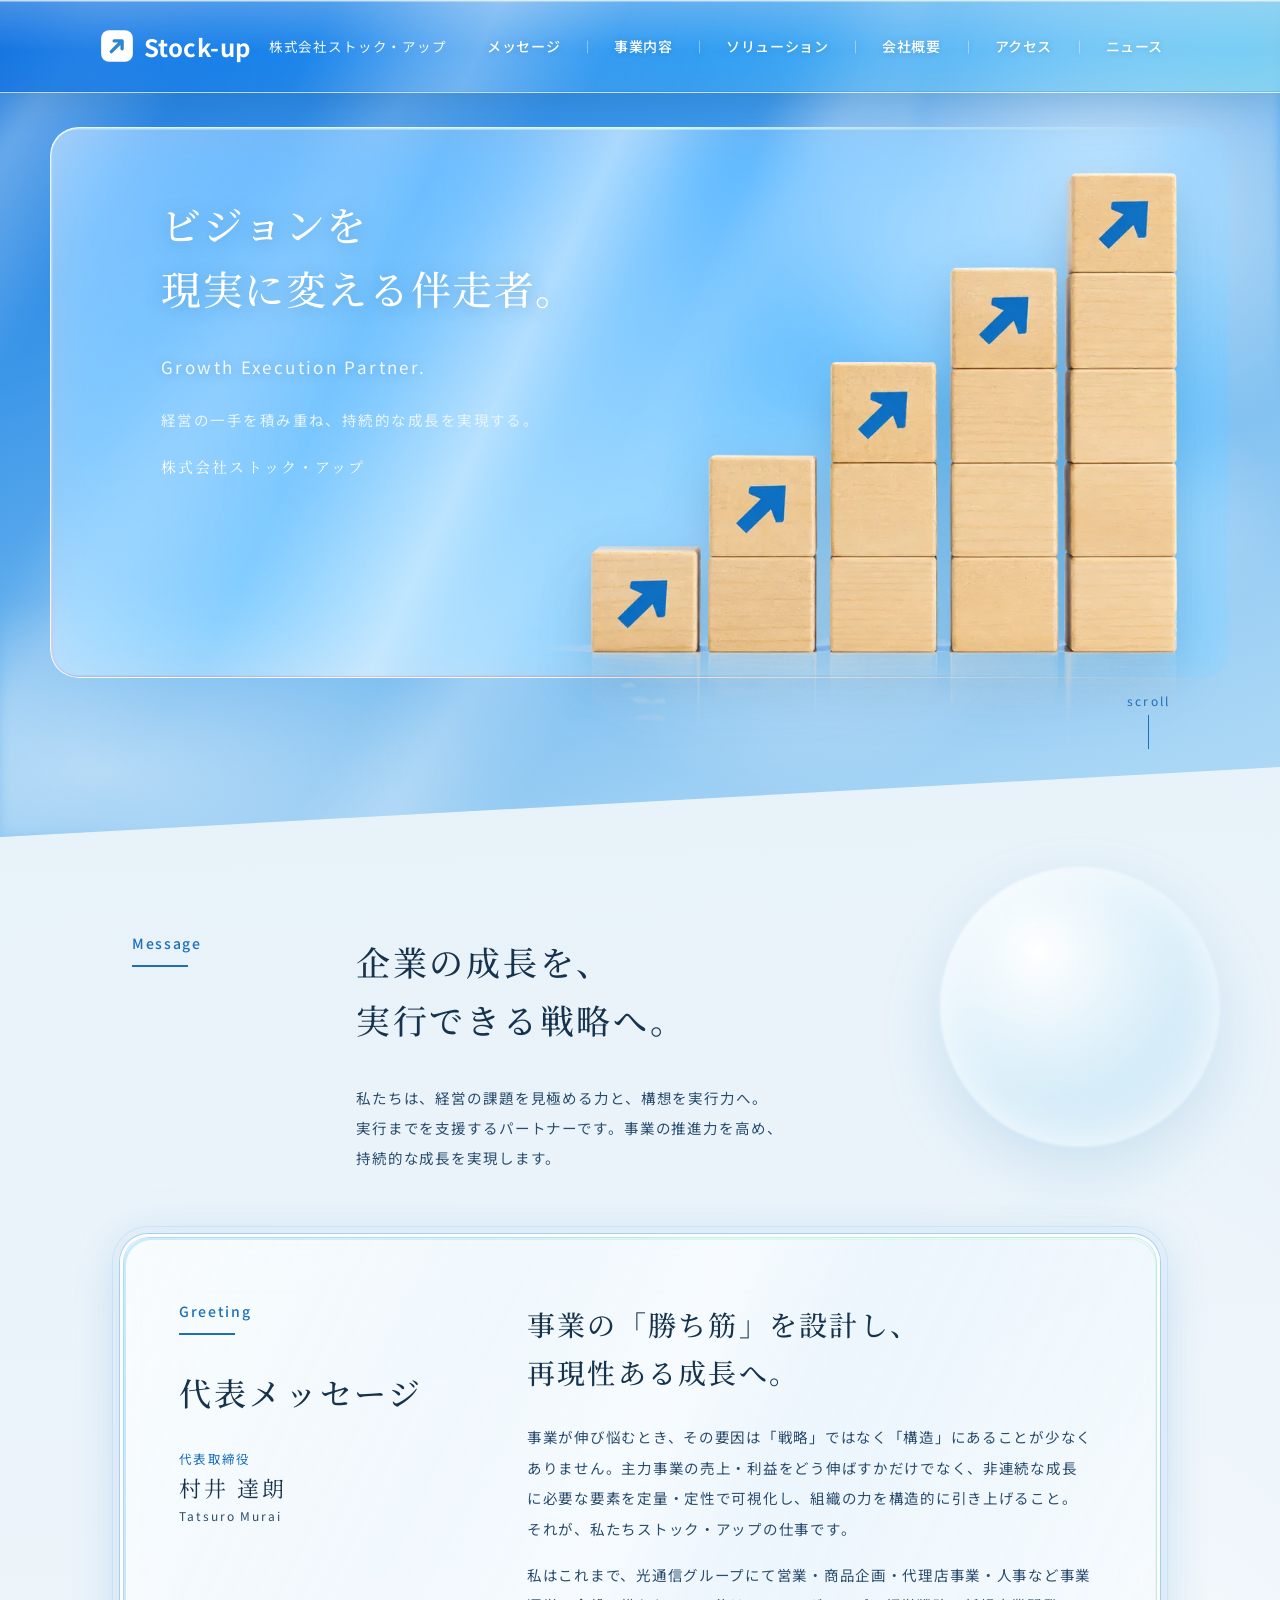
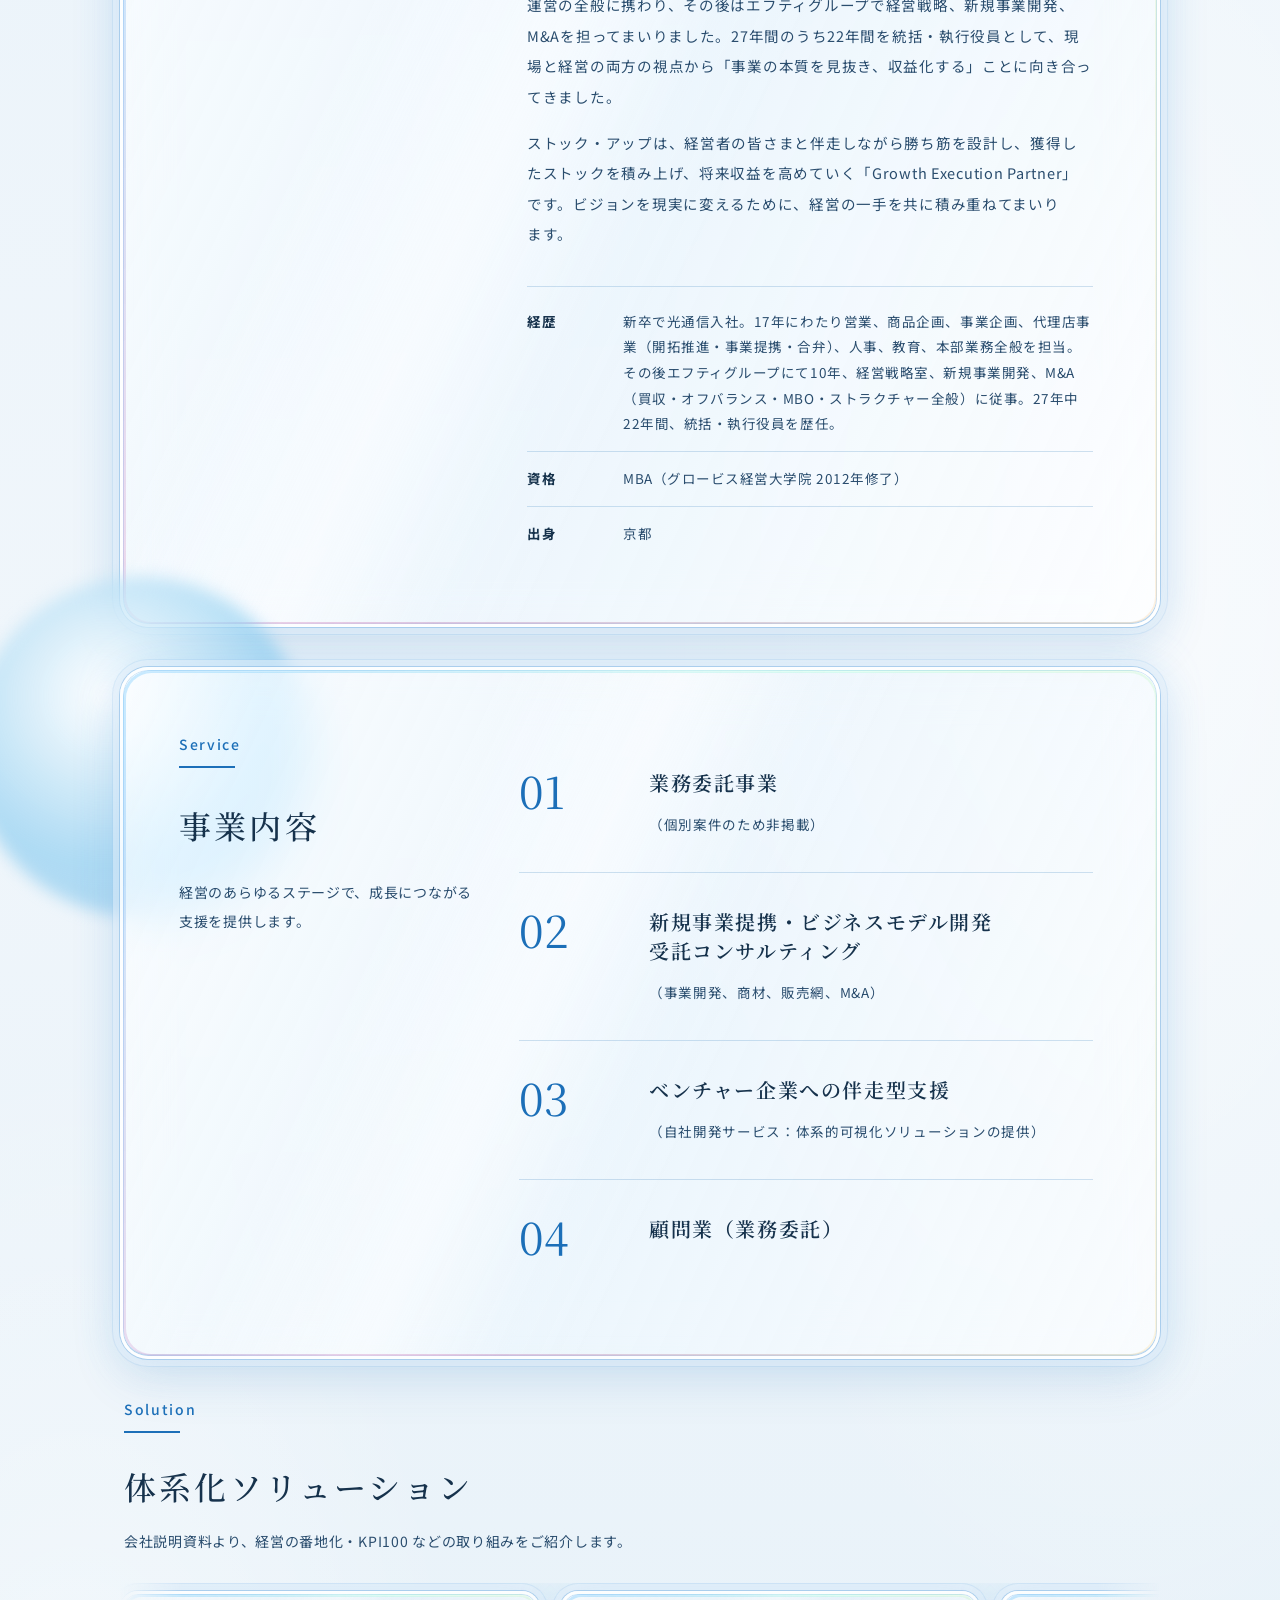
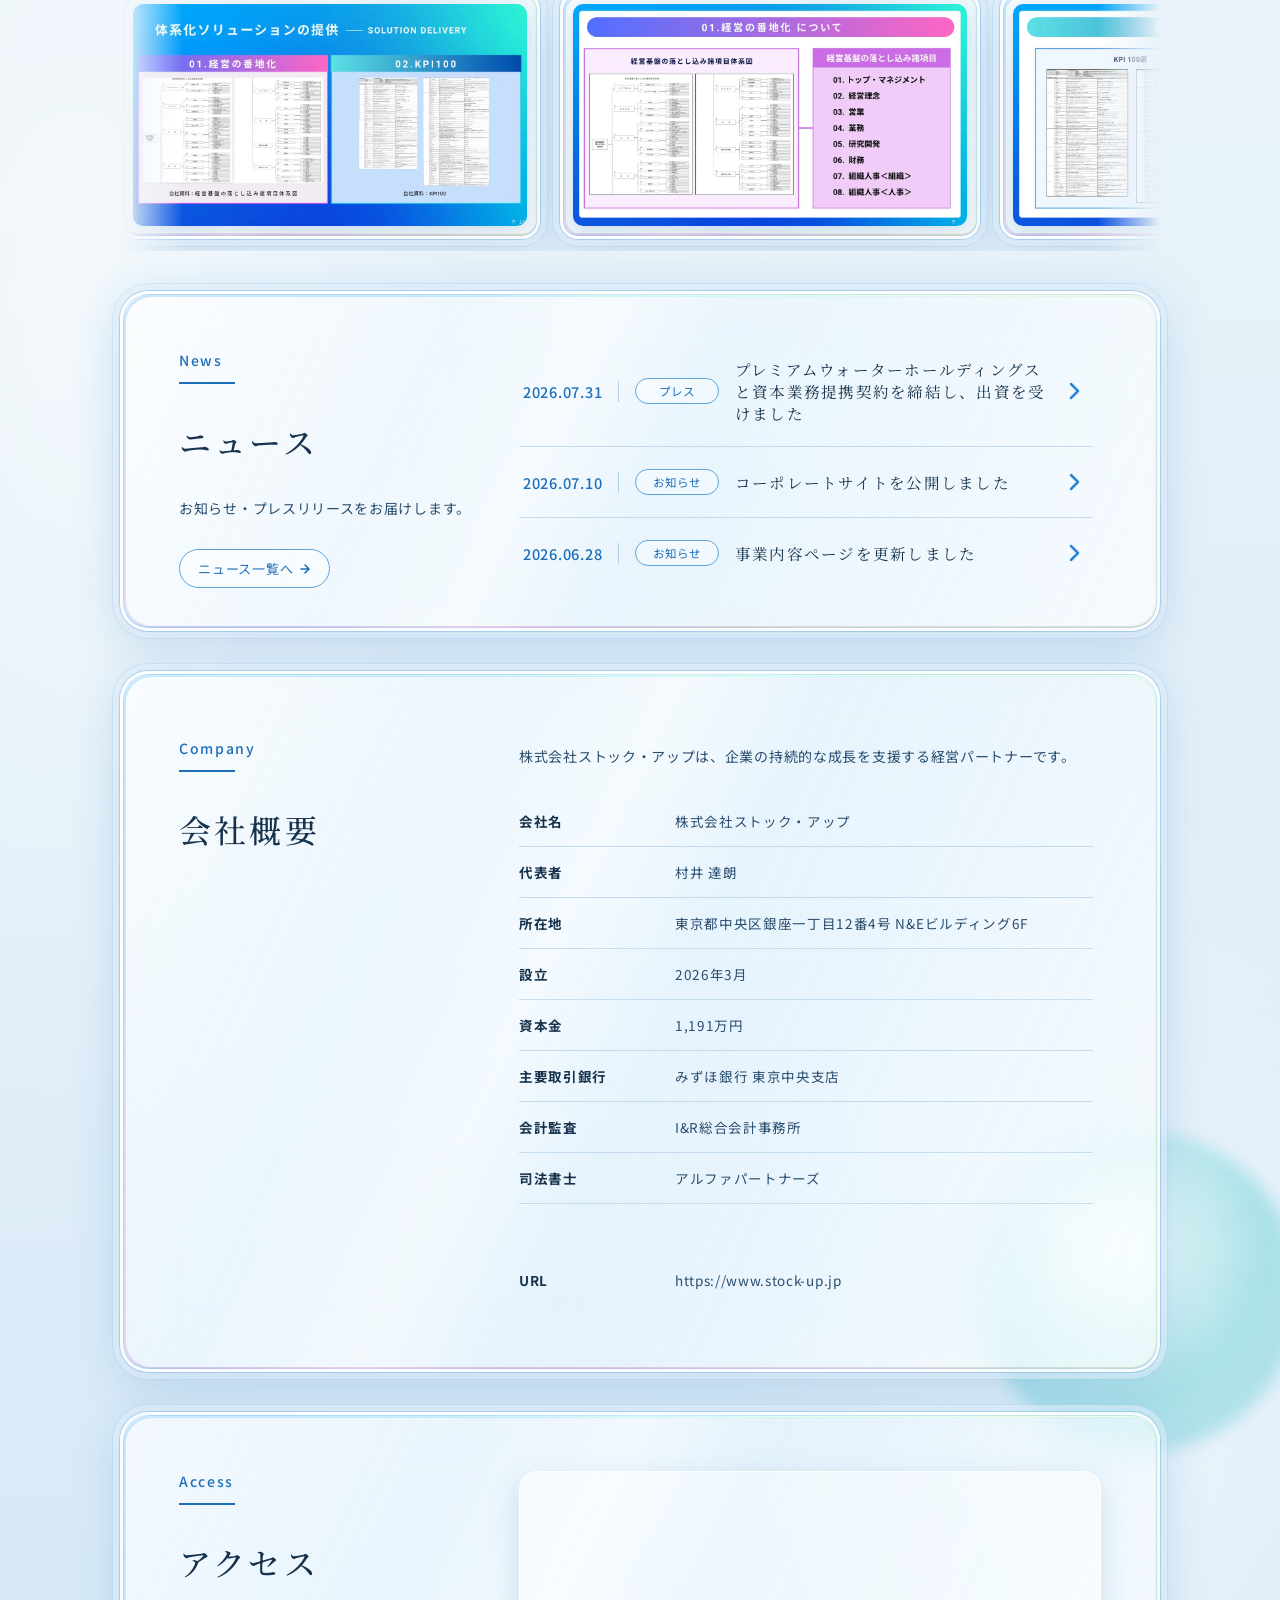
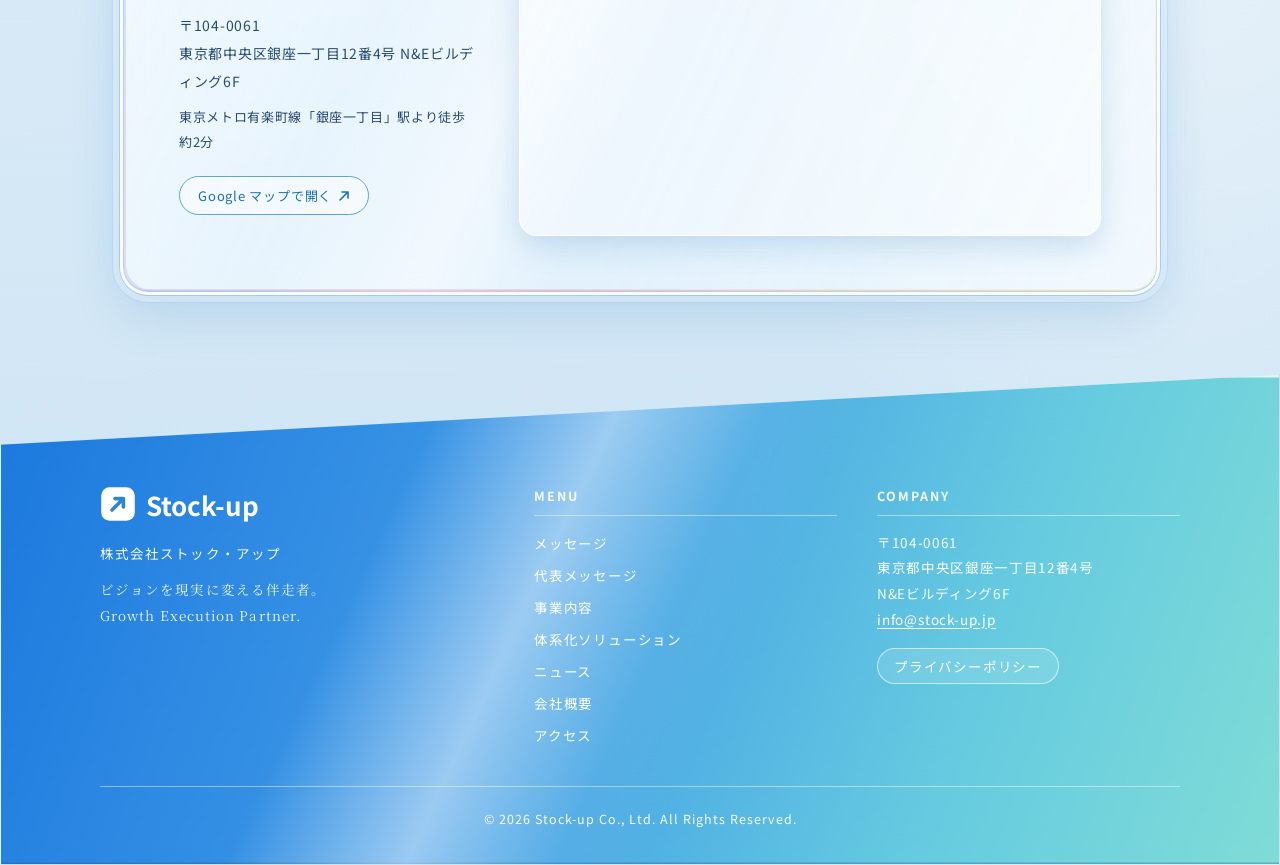
==== commit 10094c75: "Add motion: scroll reveal, hero entrance, parallax/tilt, number count-up Co-Authored-By: Claude Fabl" ====
--- a/index.html
+++ b/index.html
@@ -52,6 +52,7 @@
     setTimeout(function(){
       el.classList.add('is-done');
       document.documentElement.classList.remove('is-loading');
+      try{document.dispatchEvent(new CustomEvent('su:loaded'));}catch(e){var ev=document.createEvent('Event');ev.initEvent('su:loaded',true,true);document.dispatchEvent(ev);}
       setTimeout(function(){ if(el.parentNode) el.parentNode.removeChild(el); }, 600);
     }, wait);
   }
--- a/css/style.css
+++ b/css/style.css
@@ -1765,3 +1765,68 @@
 @media (max-width: 520px) {
   .site-footer__grid { grid-template-columns: 1fr; }
 }
+
+/* --------------------------------------------------------------------------
+   12. モーション（スクロール連動 / ヒーロー登場 / パララックス）
+   -------------------------------------------------------------------------- */
+/* スクロールで画面に入ったら浮き上がる */
+.reveal {
+  opacity: 0;
+  transform: translateY(26px);
+  transition: opacity 0.8s cubic-bezier(0.22, 0.61, 0.36, 1), transform 0.8s cubic-bezier(0.22, 0.61, 0.36, 1);
+  transition-delay: var(--reveal-delay, 0ms);
+  will-change: opacity, transform;
+}
+
+.reveal.is-visible {
+  opacity: 1;
+  transform: none;
+}
+
+/* ヒーローの登場（ローディング後に順番に現れる） */
+.hero-card__title,
+.hero-card__en,
+.hero-card__lead,
+.hero-card__name,
+.scroll-hint {
+  opacity: 0;
+  transform: translateY(18px);
+  transition: opacity 0.9s cubic-bezier(0.22, 0.61, 0.36, 1), transform 0.9s cubic-bezier(0.22, 0.61, 0.36, 1);
+}
+
+.hero-card__image {
+  opacity: 0;
+  clip-path: inset(100% 0 0 0);
+  transition: opacity 0.6s ease, clip-path 1.4s cubic-bezier(0.22, 0.61, 0.36, 1);
+}
+
+body.is-ready .hero-card__title { opacity: 1; transform: none; transition-delay: 0.1s; }
+body.is-ready .hero-card__en    { opacity: 1; transform: none; transition-delay: 0.35s; }
+body.is-ready .hero-card__lead  { opacity: 1; transform: none; transition-delay: 0.5s; }
+body.is-ready .hero-card__name  { opacity: 1; transform: none; transition-delay: 0.65s; }
+body.is-ready .scroll-hint      { opacity: 1; transform: none; transition-delay: 1.4s; }
+body.is-ready .hero-card__image { opacity: 1; clip-path: inset(0 0 0 0); transition-delay: 0.3s; }
+
+/* パララックス / マウス追従用の内側ラッパー */
+.hero-card__image {
+  transform-style: preserve-3d;
+}
+
+.hero-card__image-inner {
+  position: absolute;
+  inset: 0;
+  background: inherit;
+  will-change: transform;
+  transition: transform 0.12s linear;
+}
+
+/* 動きを減らす設定：すべて即時表示 */
+@media (prefers-reduced-motion: reduce) {
+  .reveal,
+  .hero-card__title, .hero-card__en, .hero-card__lead, .hero-card__name, .scroll-hint, .hero-card__image {
+    opacity: 1 !important;
+    transform: none !important;
+    clip-path: none !important;
+    transition: none !important;
+  }
+}
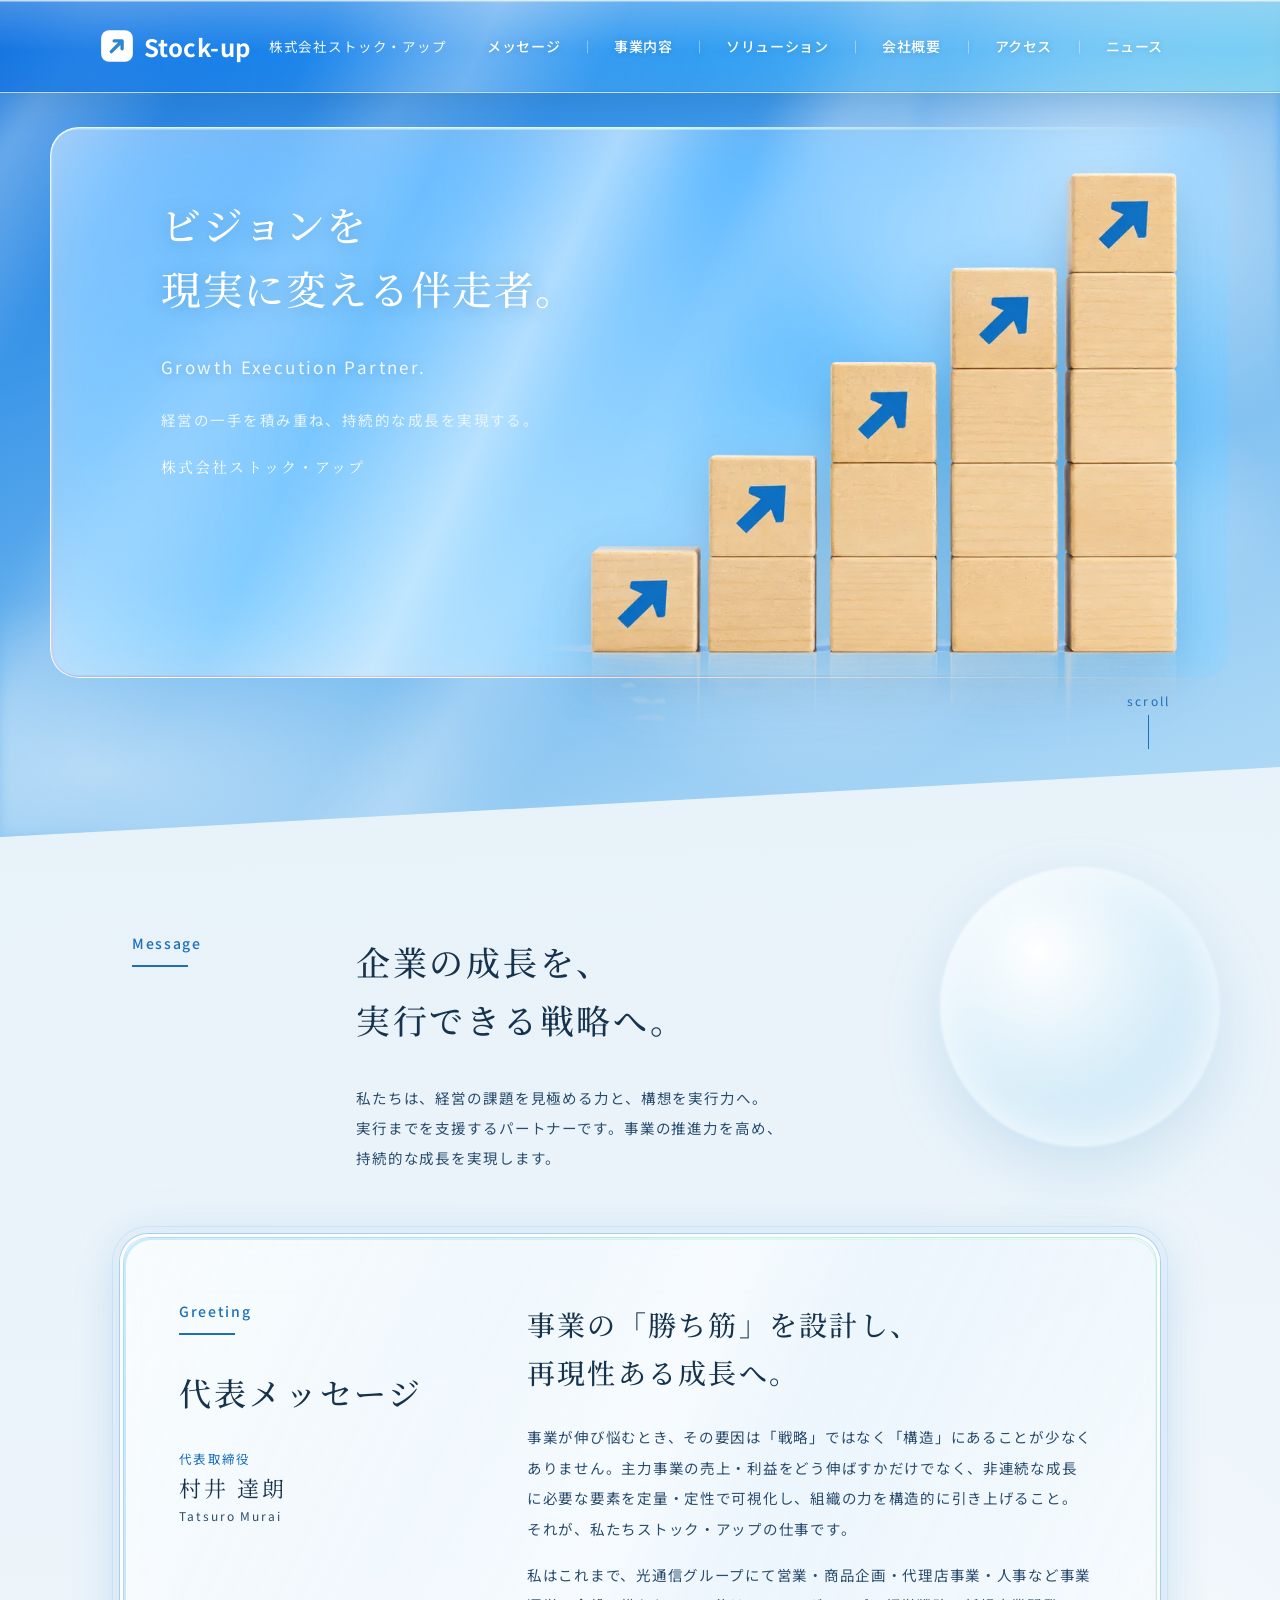
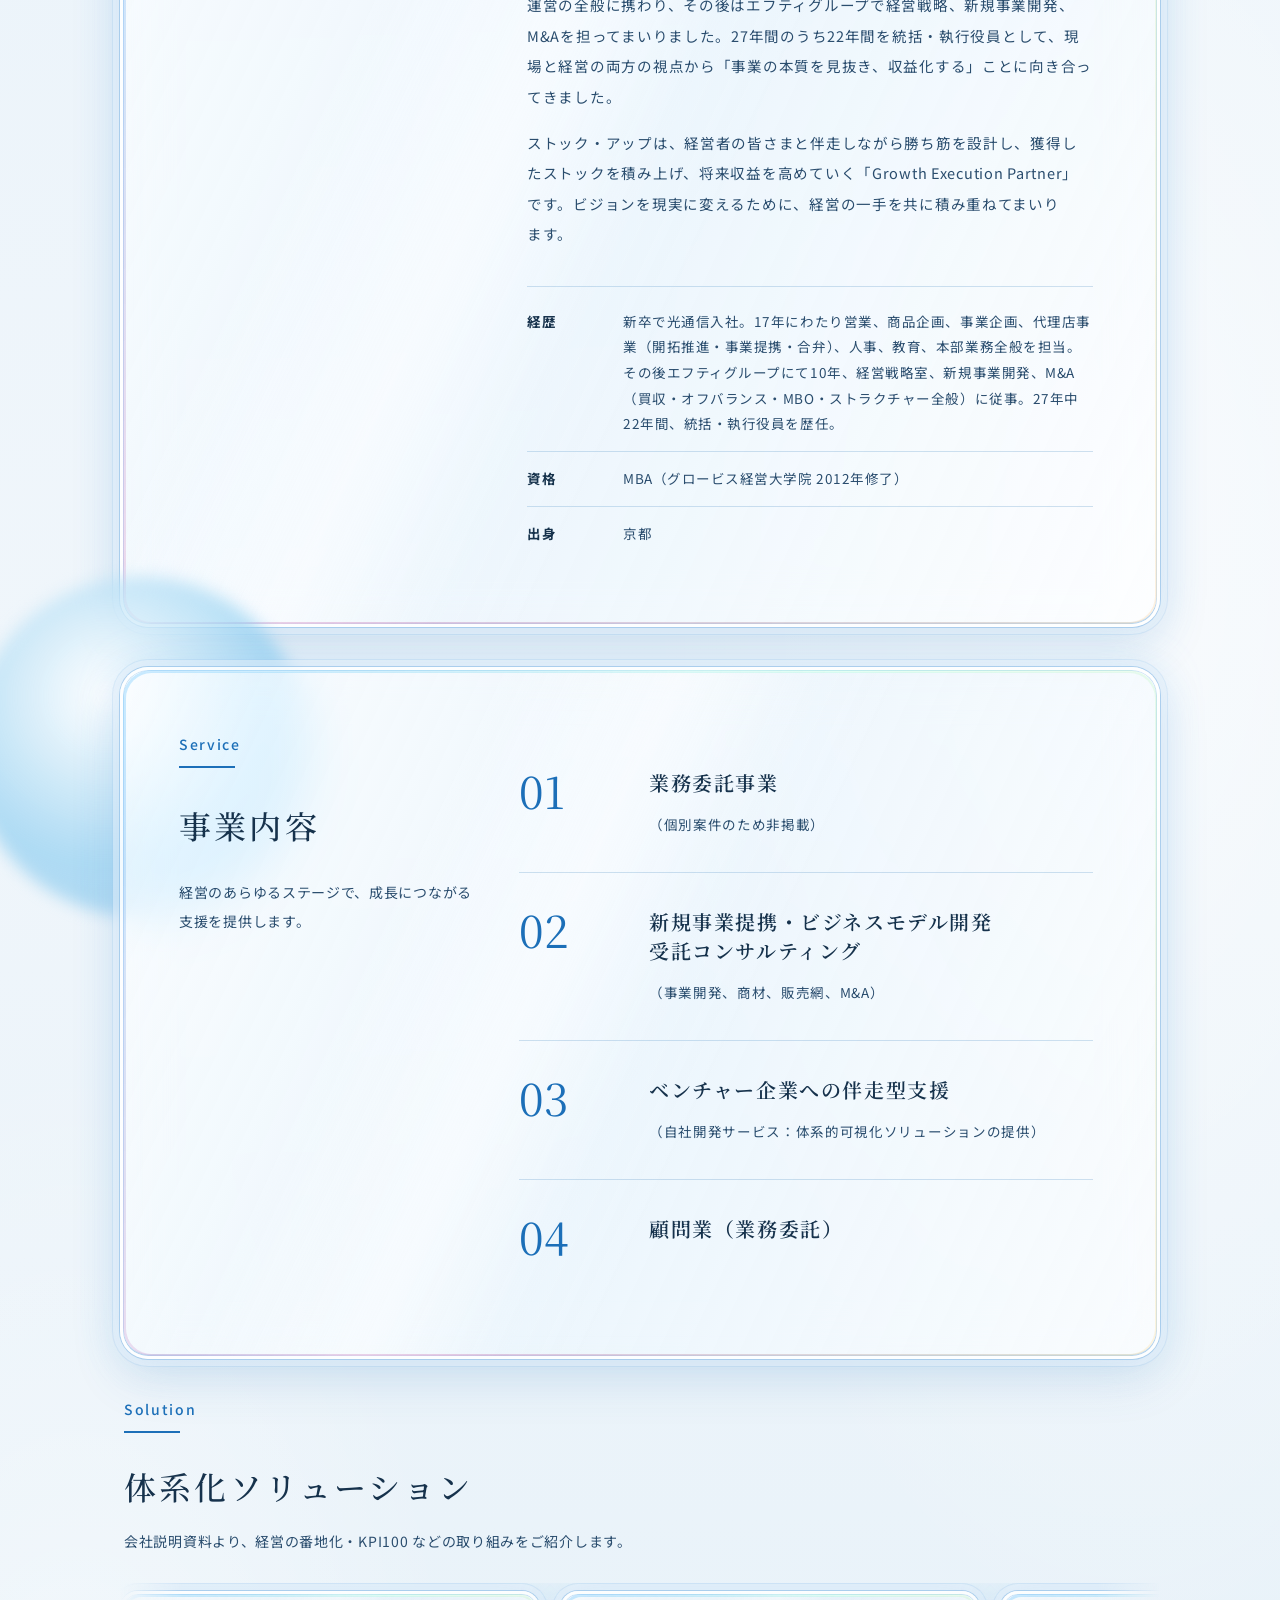
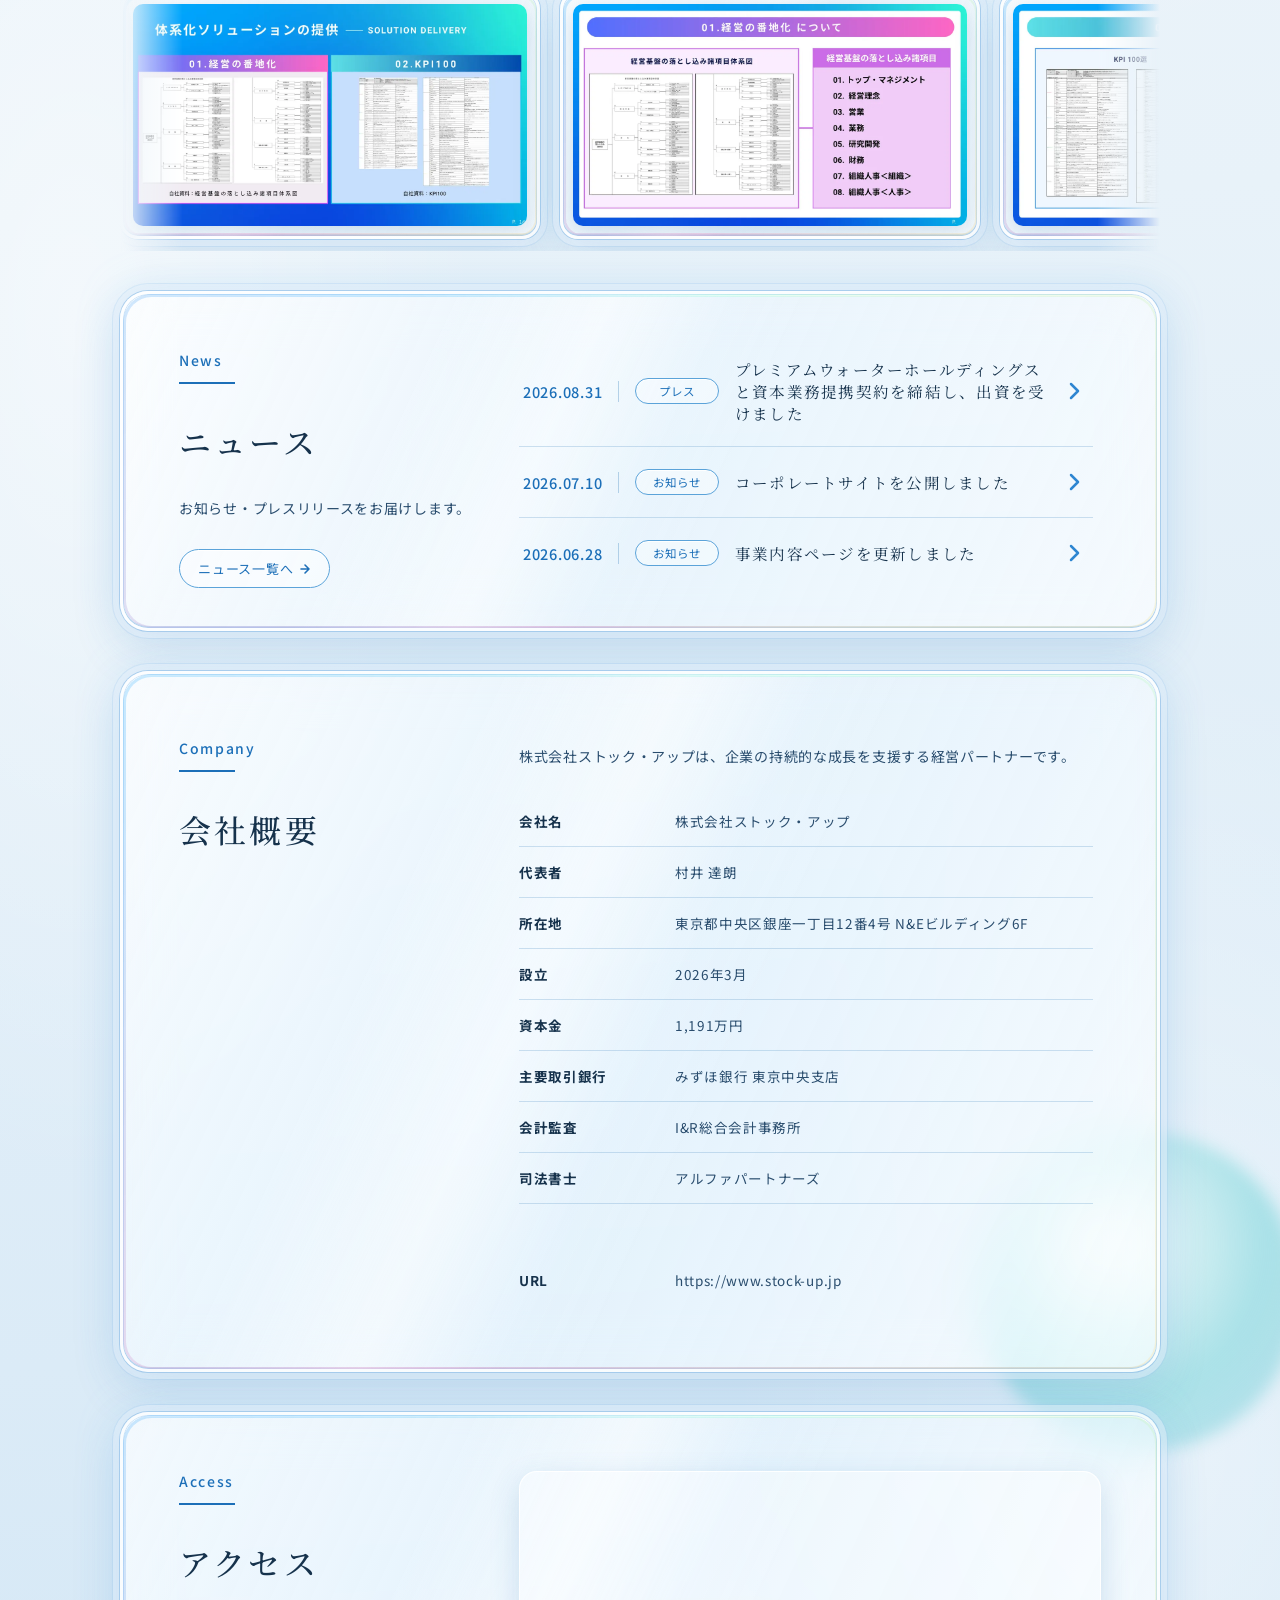
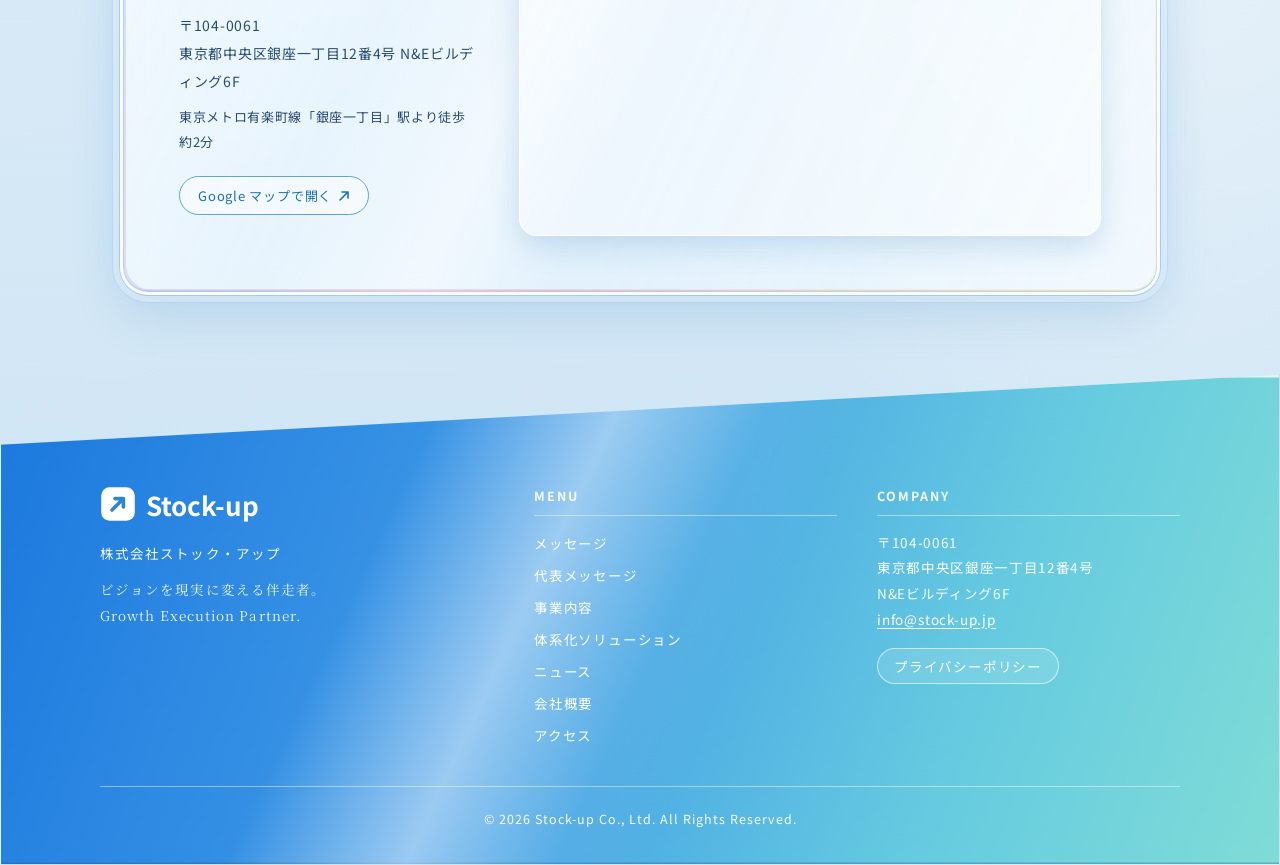
==== commit bc946706: "News: alliance date 8/31, link to Premium Water Holdings site Co-Authored-By: Claude Fable 5 <norepl" ====
--- a/index.html
+++ b/index.html
@@ -262,8 +262,8 @@
       </a>
     </div>
     <div class="stack home-news__list">
-      <a class="news-row" href="news/2026-07-31.html">
-        <time class="news-row__date" datetime="2026-07-31">2026.07.31</time>
+      <a class="news-row" href="news/2026-08-31.html">
+        <time class="news-row__date" datetime="2026-08-31">2026.08.31</time>
         <span class="tag news-row__tag">プレス</span>
         <span class="news-row__title">プレミアムウォーターホールディングスと資本業務提携契約を締結し、出資を受けました</span>
         <svg class="news-row__arrow" width="11" height="18" viewBox="0 0 11 18" aria-hidden="true"><path d="M2 2 L9 9 L2 16" stroke="#2e86d1" stroke-width="2.5" stroke-linecap="round" stroke-linejoin="round" fill="none"></path></svg>
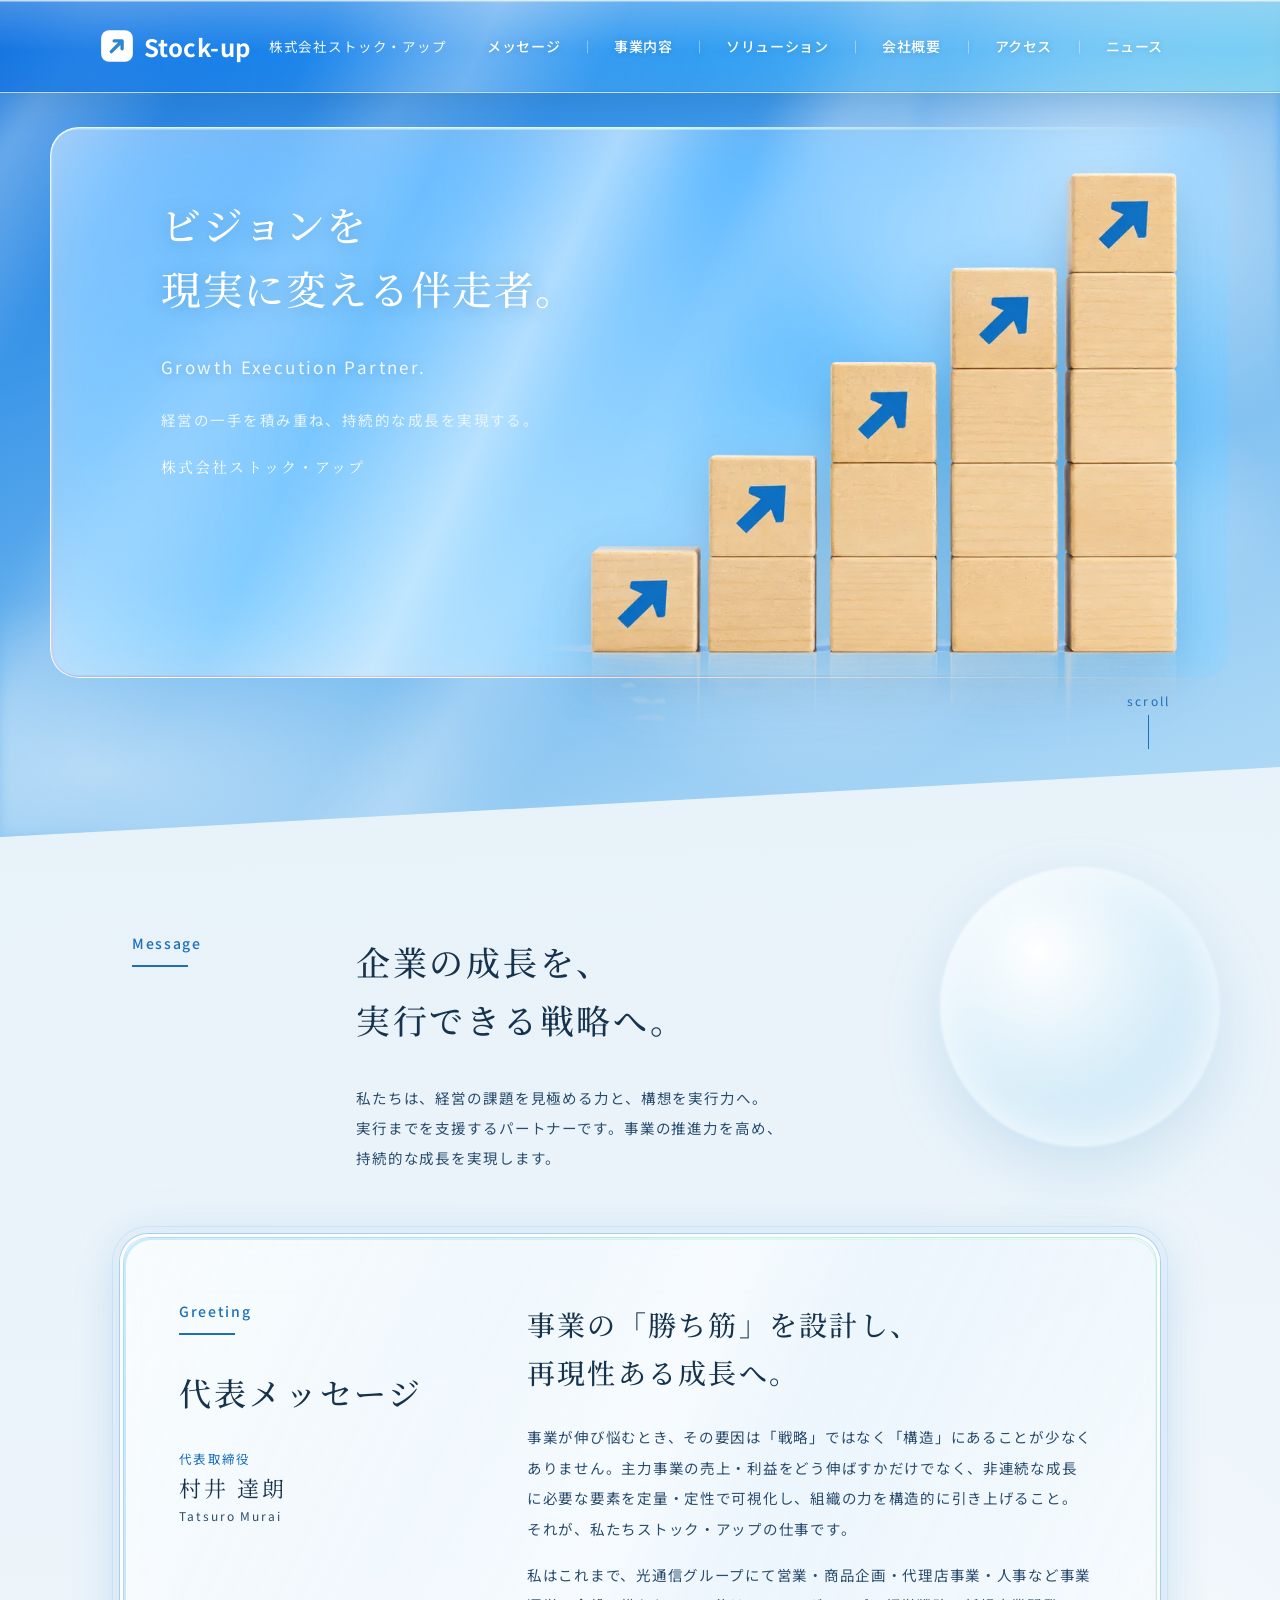
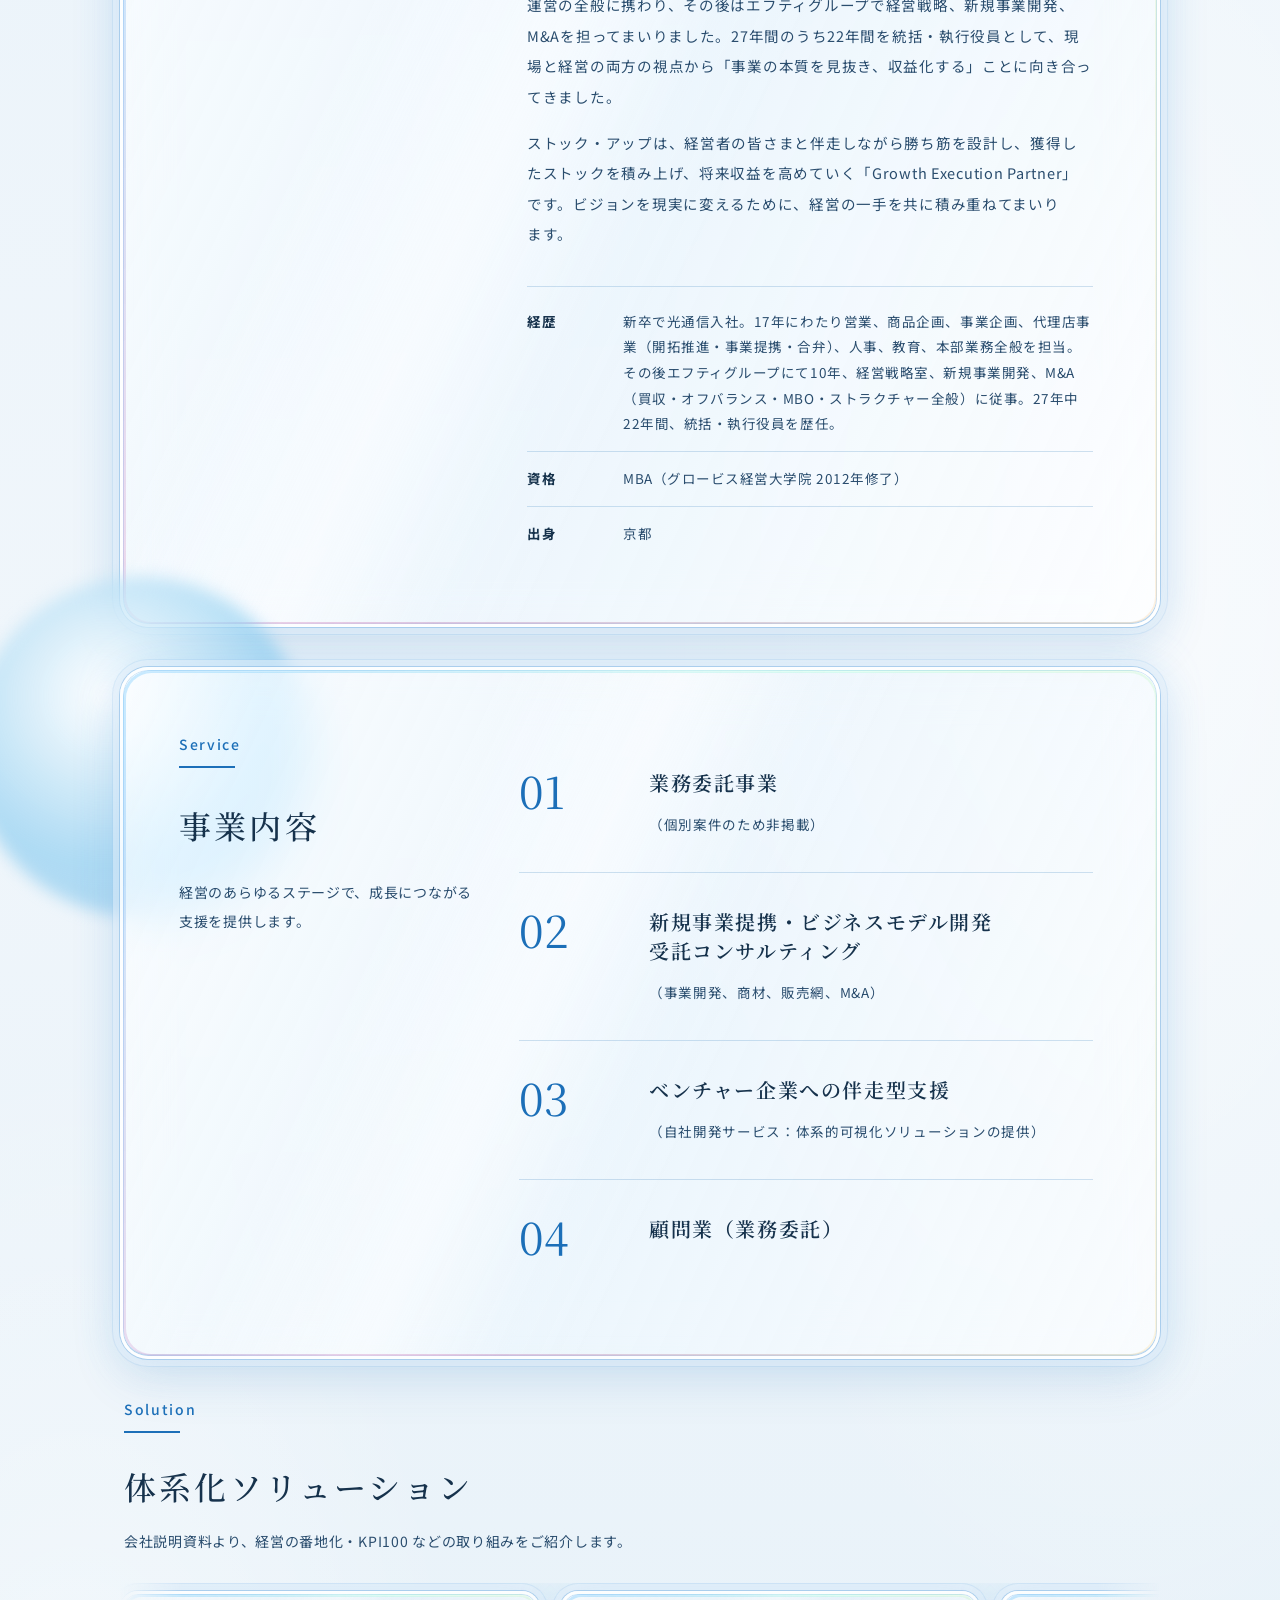
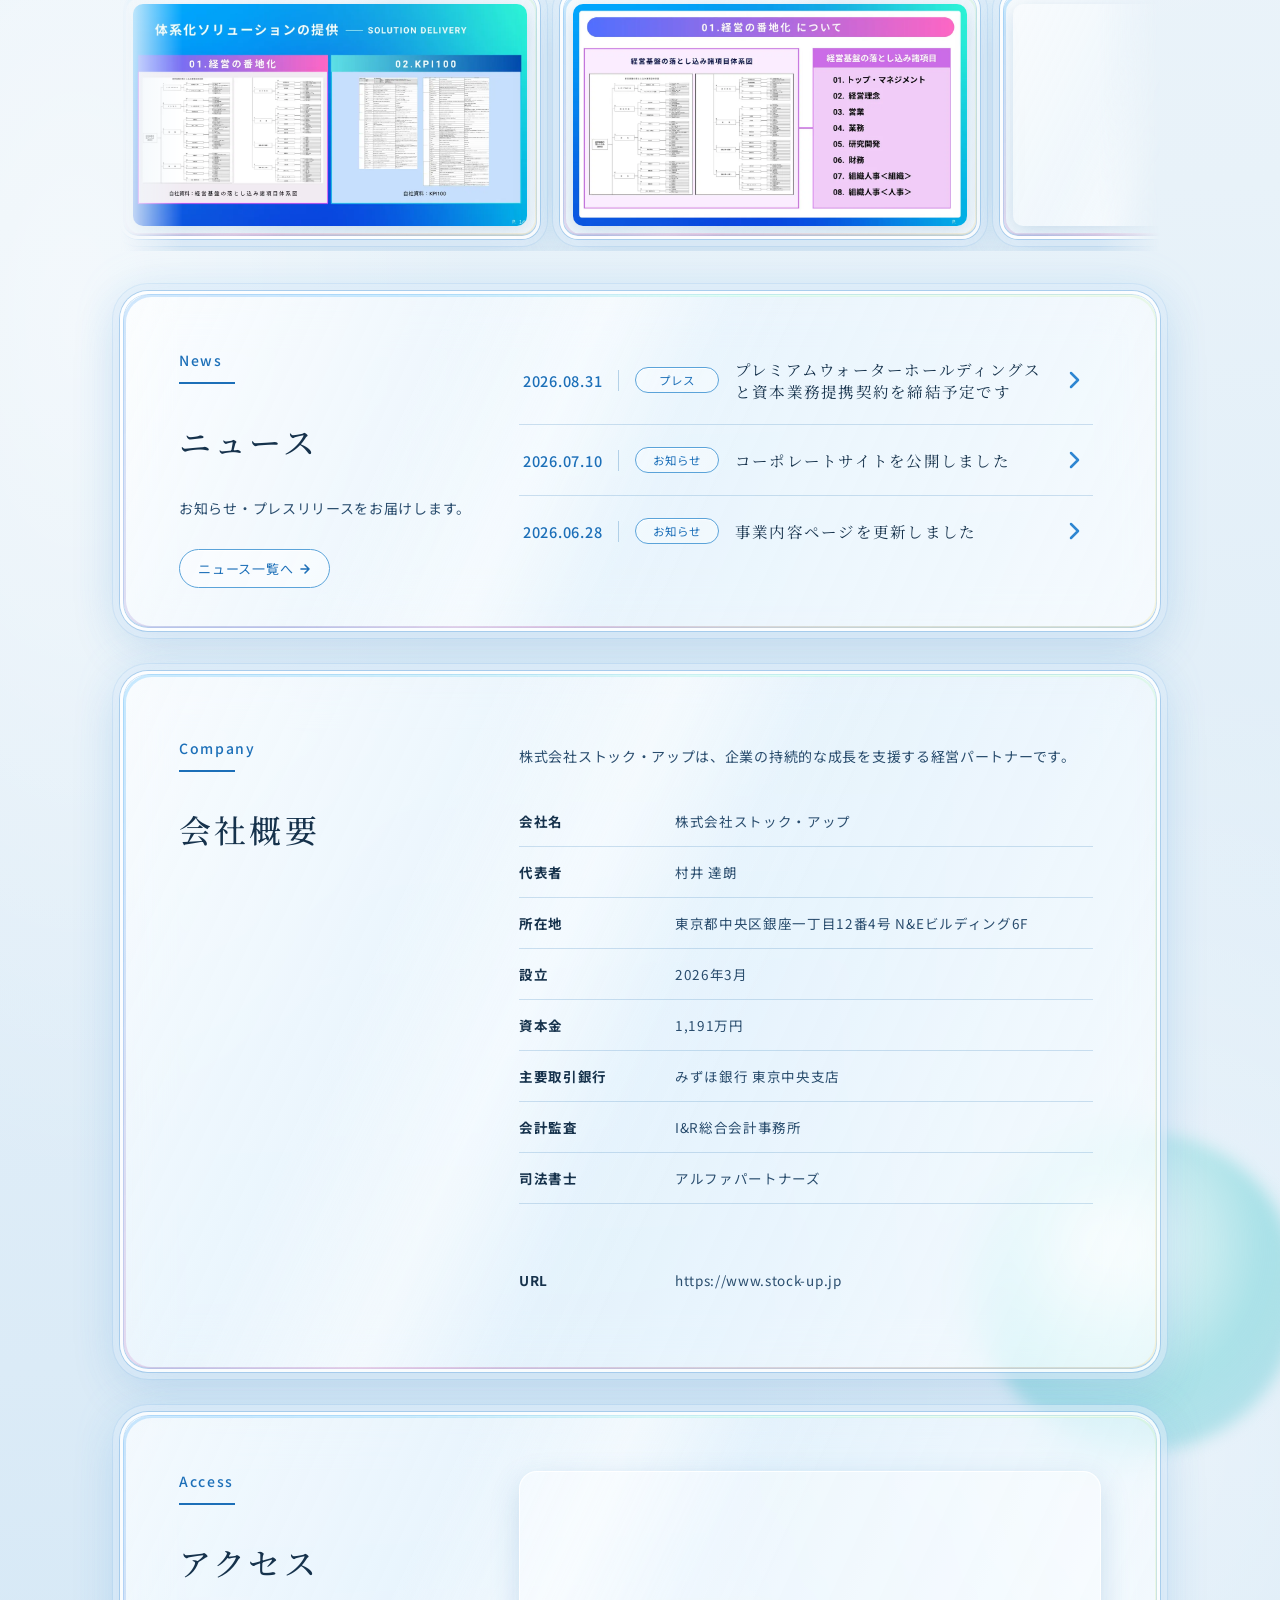
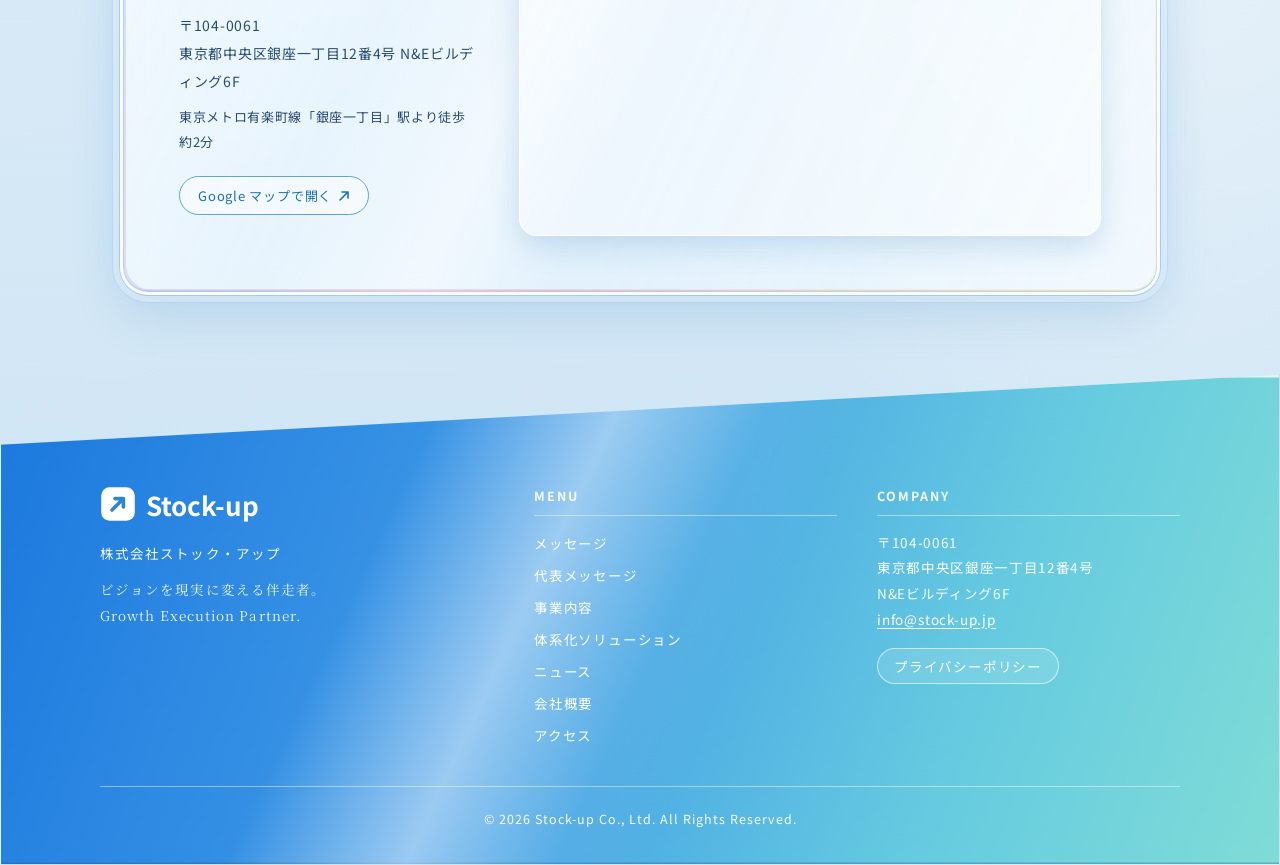
==== commit 46052a03: "News: alliance article wording to 'scheduled' (8/31) Co-Authored-By: Claude Fable 5 <noreply@anthrop" ====
--- a/index.html
+++ b/index.html
@@ -265,7 +265,7 @@
       <a class="news-row" href="news/2026-08-31.html">
         <time class="news-row__date" datetime="2026-08-31">2026.08.31</time>
         <span class="tag news-row__tag">プレス</span>
-        <span class="news-row__title">プレミアムウォーターホールディングスと資本業務提携契約を締結し、出資を受けました</span>
+        <span class="news-row__title">プレミアムウォーターホールディングスと資本業務提携契約を締結予定です</span>
         <svg class="news-row__arrow" width="11" height="18" viewBox="0 0 11 18" aria-hidden="true"><path d="M2 2 L9 9 L2 16" stroke="#2e86d1" stroke-width="2.5" stroke-linecap="round" stroke-linejoin="round" fill="none"></path></svg>
       </a>
       <a class="news-row" href="news/2026-07-10.html">
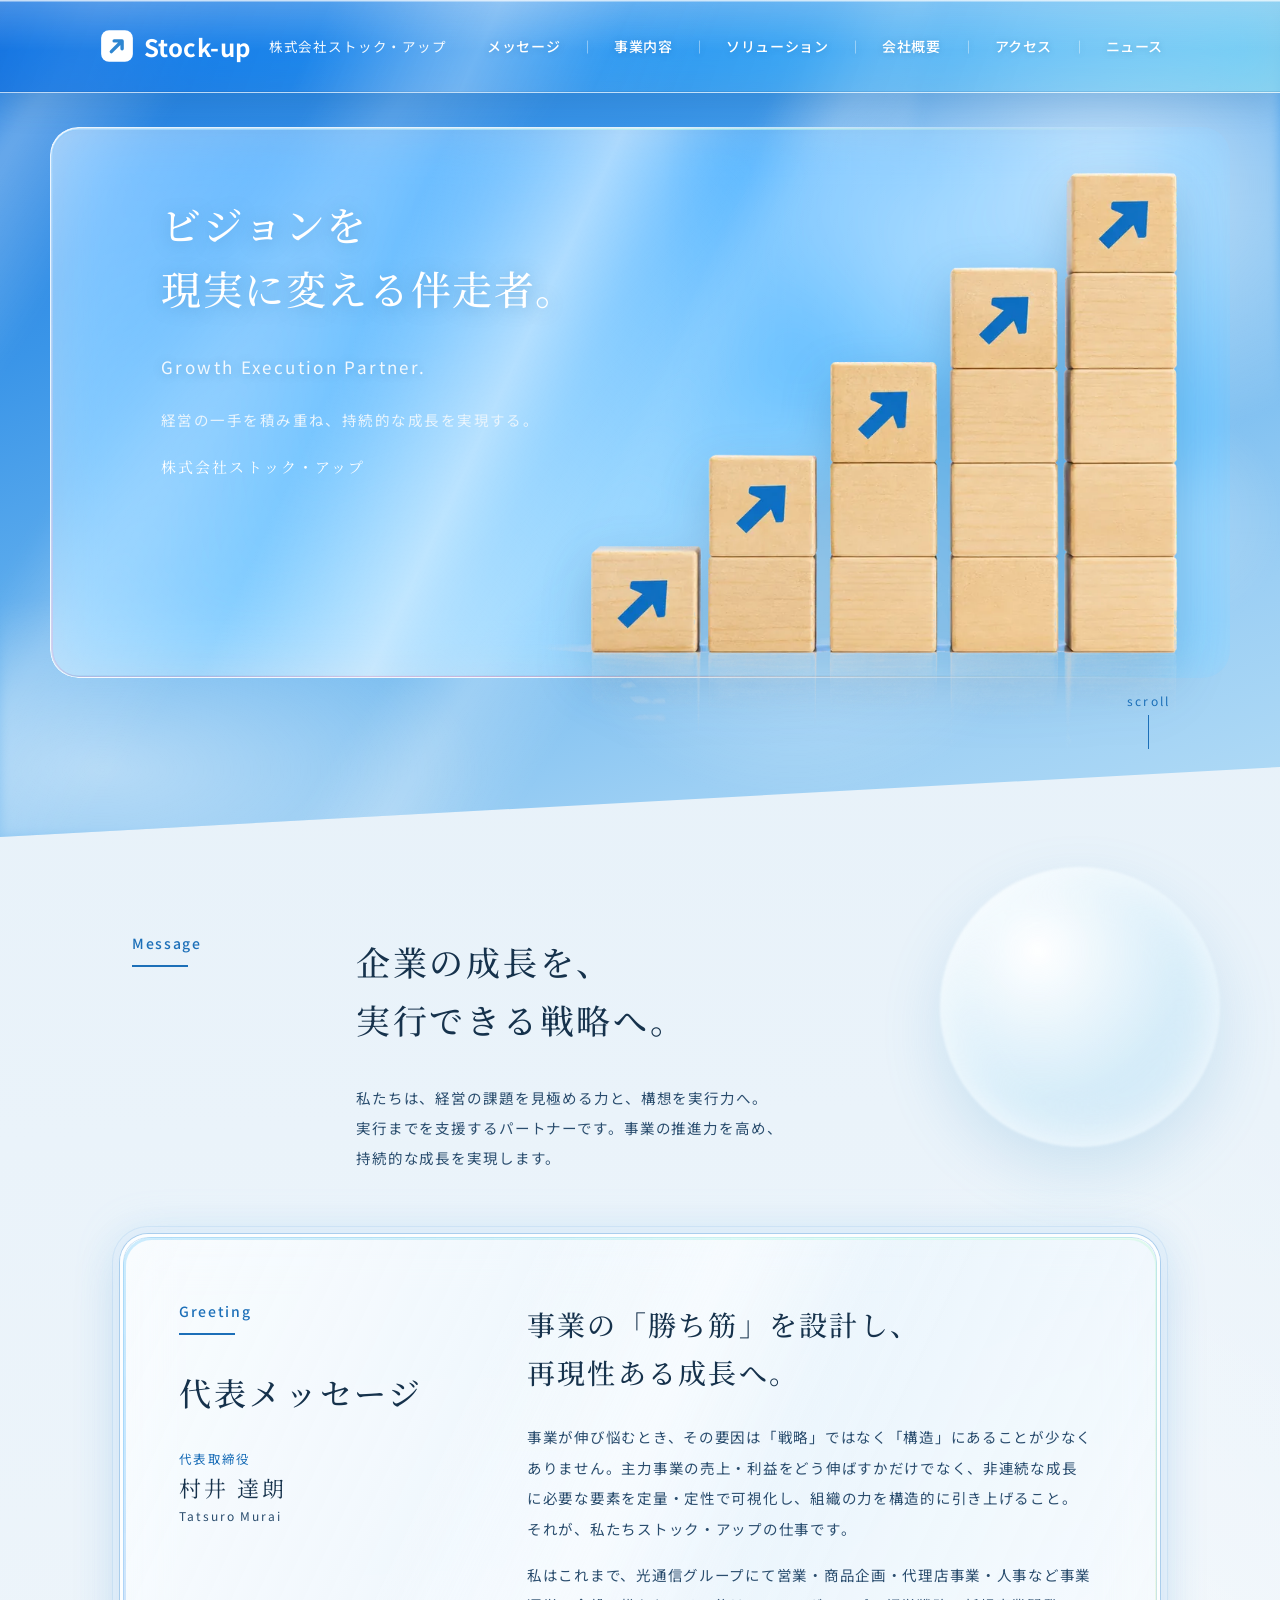
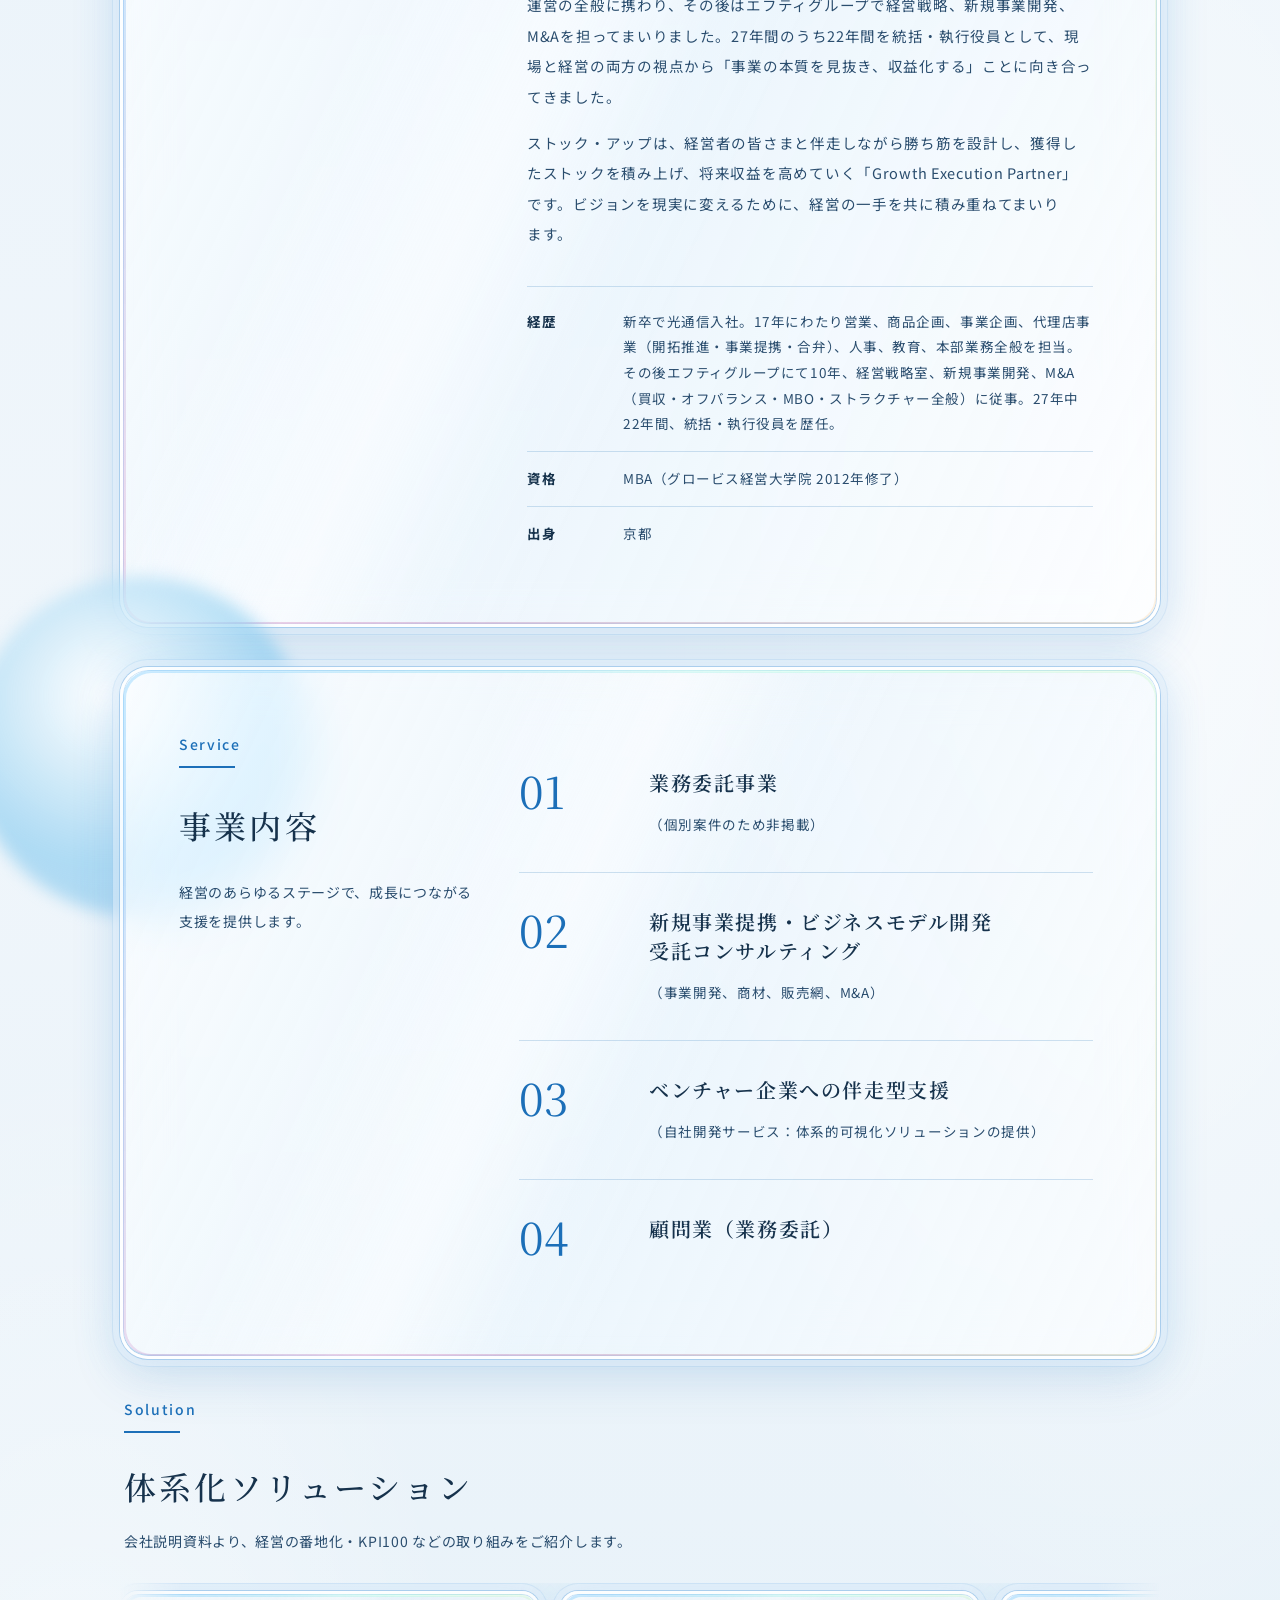
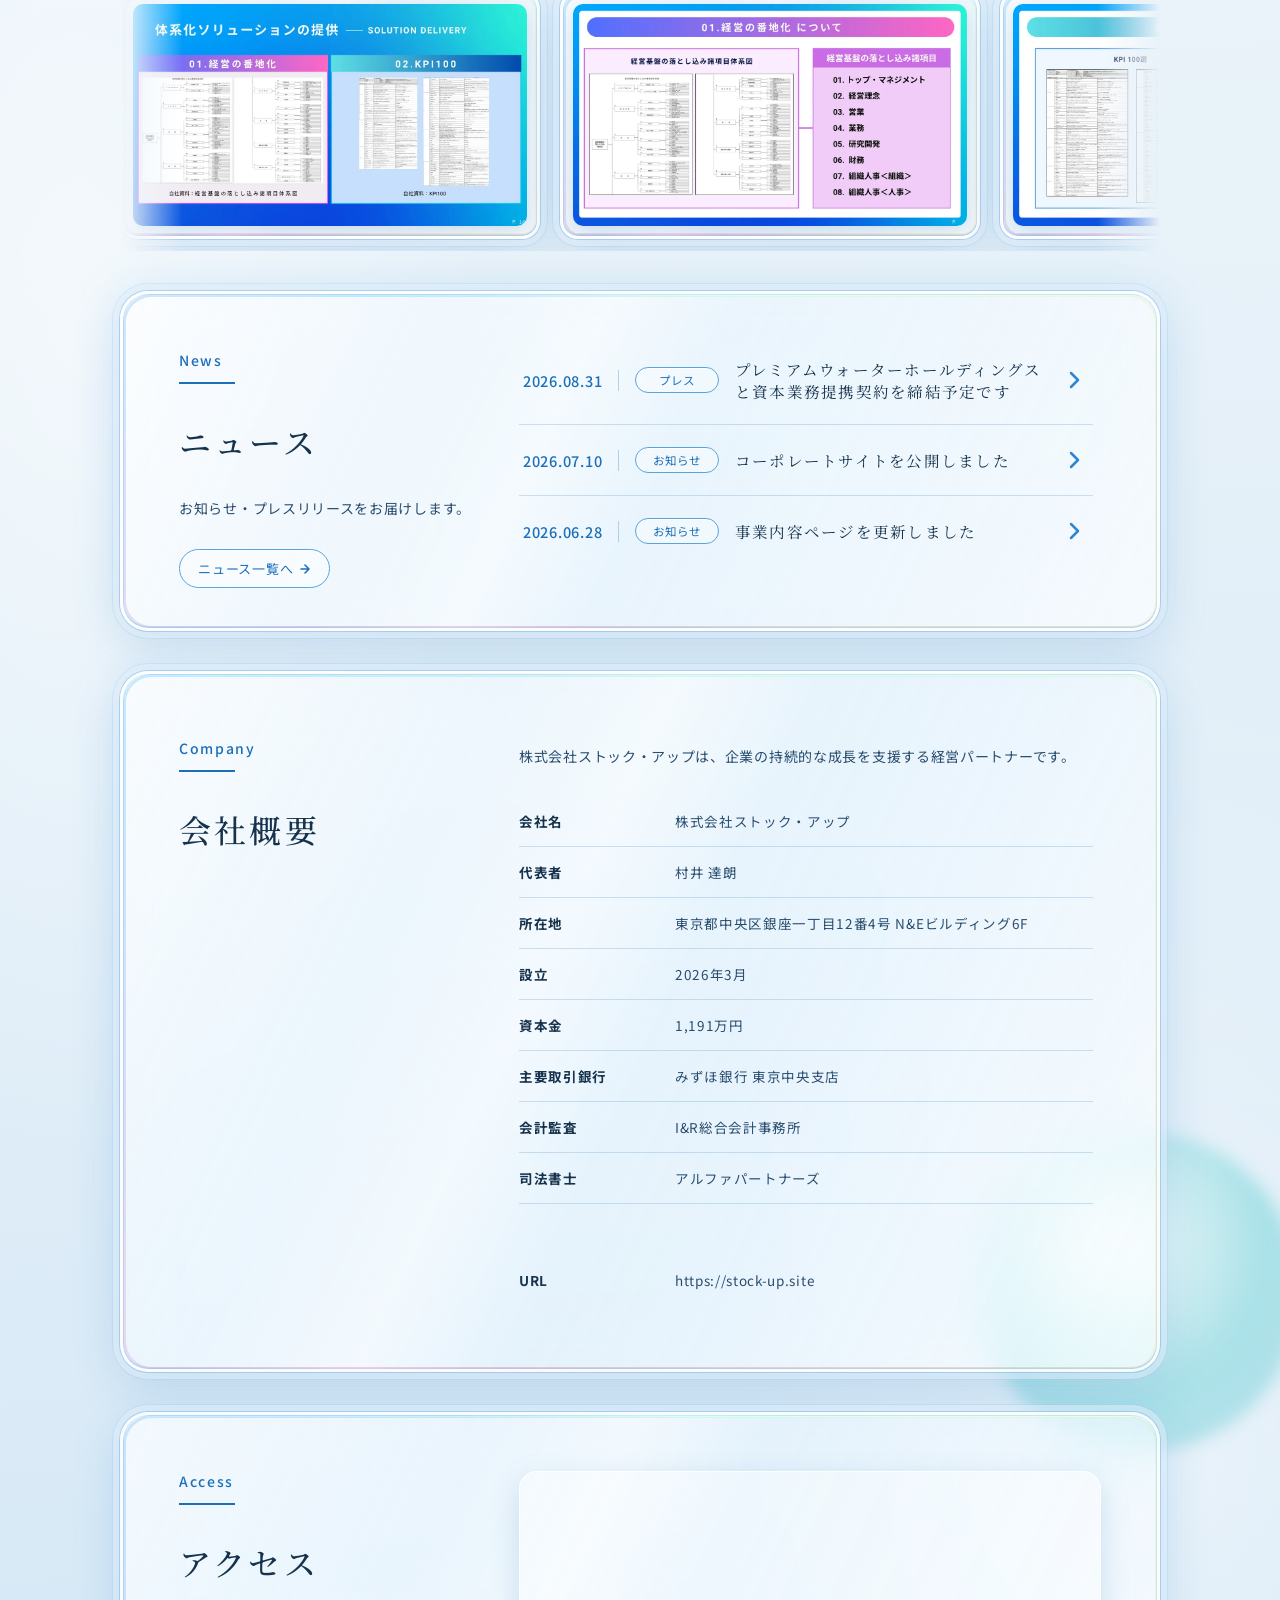
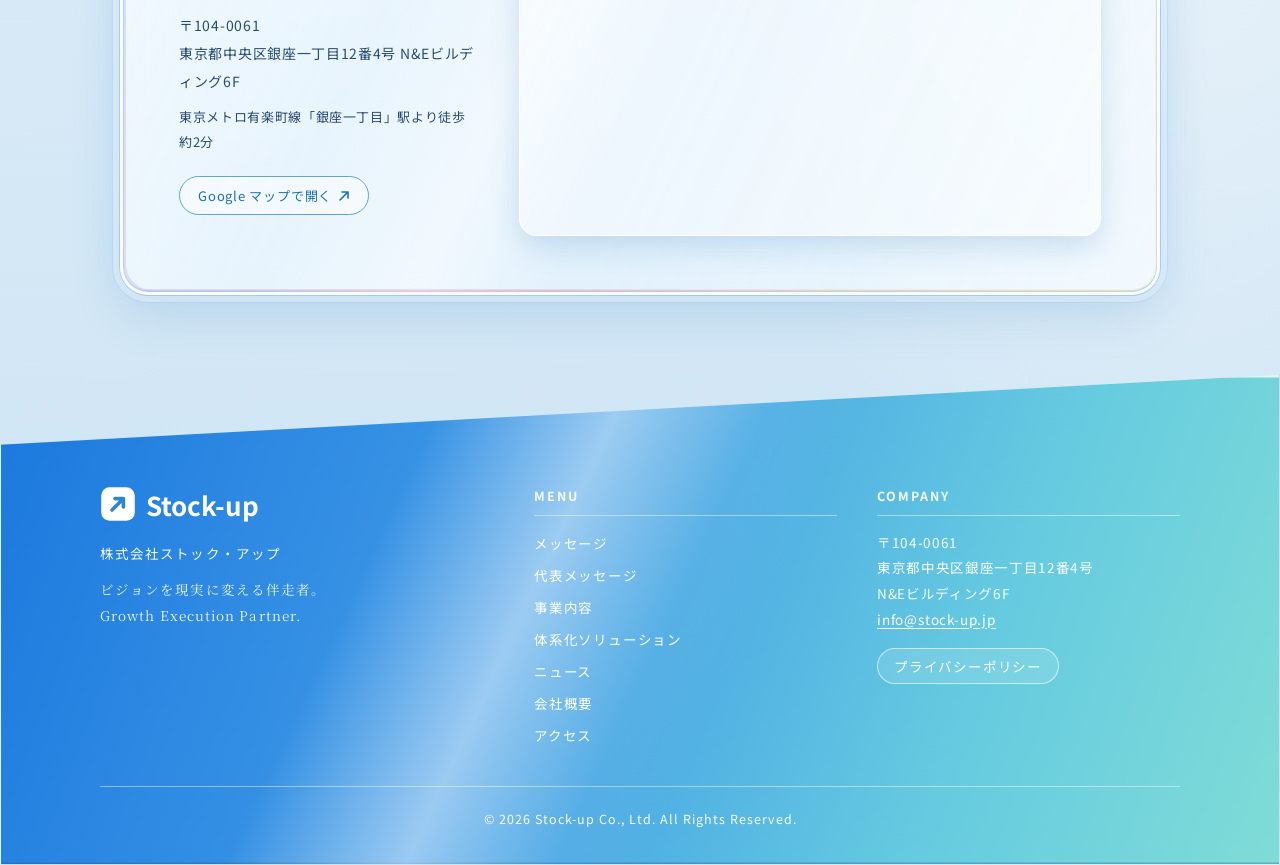
==== commit a3a588c7: "SEO/launch prep: remove noindex, add canonical/OGP/favicon/JSON-LD, sitemap, robots, 404, .htaccess " ====
--- a/index.html
+++ b/index.html
@@ -3,9 +3,39 @@
 <head>
 <meta charset="utf-8">
 <meta name="viewport" content="width=device-width, initial-scale=1">
-<meta name="robots" content="noindex, nofollow">
 <title>株式会社ストック・アップ | Stock-up</title>
 <meta name="description" content="株式会社ストック・アップは、経営課題の整理から戦略策定・実行支援まで、企業の持続的な成長を支援する経営パートナーです。">
+<link rel="canonical" href="https://stock-up.site/">
+<meta property="og:title" content="株式会社ストック・アップ | Stock-up">
+<meta property="og:description" content="株式会社ストック・アップは、経営課題の整理から戦略策定・実行支援まで、企業の持続的な成長を支援する経営パートナーです。">
+<meta property="og:type" content="website">
+<meta property="og:url" content="https://stock-up.site/">
+<meta property="og:site_name" content="株式会社ストック・アップ">
+<meta property="og:locale" content="ja_JP">
+<meta property="og:image" content="https://stock-up.site/assets/og.jpg">
+<meta property="og:image:width" content="1200">
+<meta property="og:image:height" content="630">
+<meta name="twitter:card" content="summary_large_image">
+<link rel="icon" type="image/png" sizes="32x32" href="/assets/favicon-32.png">
+<link rel="icon" type="image/png" sizes="192x192" href="/assets/favicon-192.png">
+<link rel="apple-touch-icon" href="/assets/apple-touch-icon.png">
+<script type="application/ld+json">
+{
+  "@context": "https://schema.org",
+  "@type": "Organization",
+  "name": "株式会社ストック・アップ",
+  "alternateName": ["株式会社STOCK-UP", "STOCK-UP, INC.", "ストックアップ"],
+  "url": "https://stock-up.site/",
+  "logo": "https://stock-up.site/assets/favicon-192.png",
+  "address": {
+    "@type": "PostalAddress",
+    "postalCode": "104-0061",
+    "addressRegion": "東京都",
+    "addressLocality": "中央区",
+    "streetAddress": "銀座一丁目12番4号 N&Eビルディング6F"
+  }
+}
+</script>
 <link rel="preconnect" href="https://fonts.googleapis.com">
 <link rel="preconnect" href="https://fonts.gstatic.com" crossorigin>
 <link href="https://fonts.googleapis.com/css2?family=Noto+Serif+JP:wght@400;500;600&amp;family=Noto+Sans+JP:wght@400;500;700&amp;display=swap" rel="stylesheet">
@@ -334,7 +364,7 @@
         </div>
         <div class="company-row">
           <span class="company-row__label">URL</span>
-          <span class="company-row__value">https://www.stock-up.jp</span>
+          <span class="company-row__value">https://stock-up.site</span>
         </div>
       </div>
     </div>
--- a/css/style.css
+++ b/css/style.css
@@ -499,6 +499,10 @@
   z-index: 1;
 }
 
+.hero-zone > .site-header {
+  z-index: 5;
+}
+
 .hero-zone__glow {
   position: absolute;
   inset: 0;
@@ -627,6 +631,7 @@
 }
 
 .hero-card__image {
+  pointer-events: none; /* 透明部分がヘッダー等のクリックを奪わないように */
   position: absolute;
   right: -3%;
   bottom: -70px;
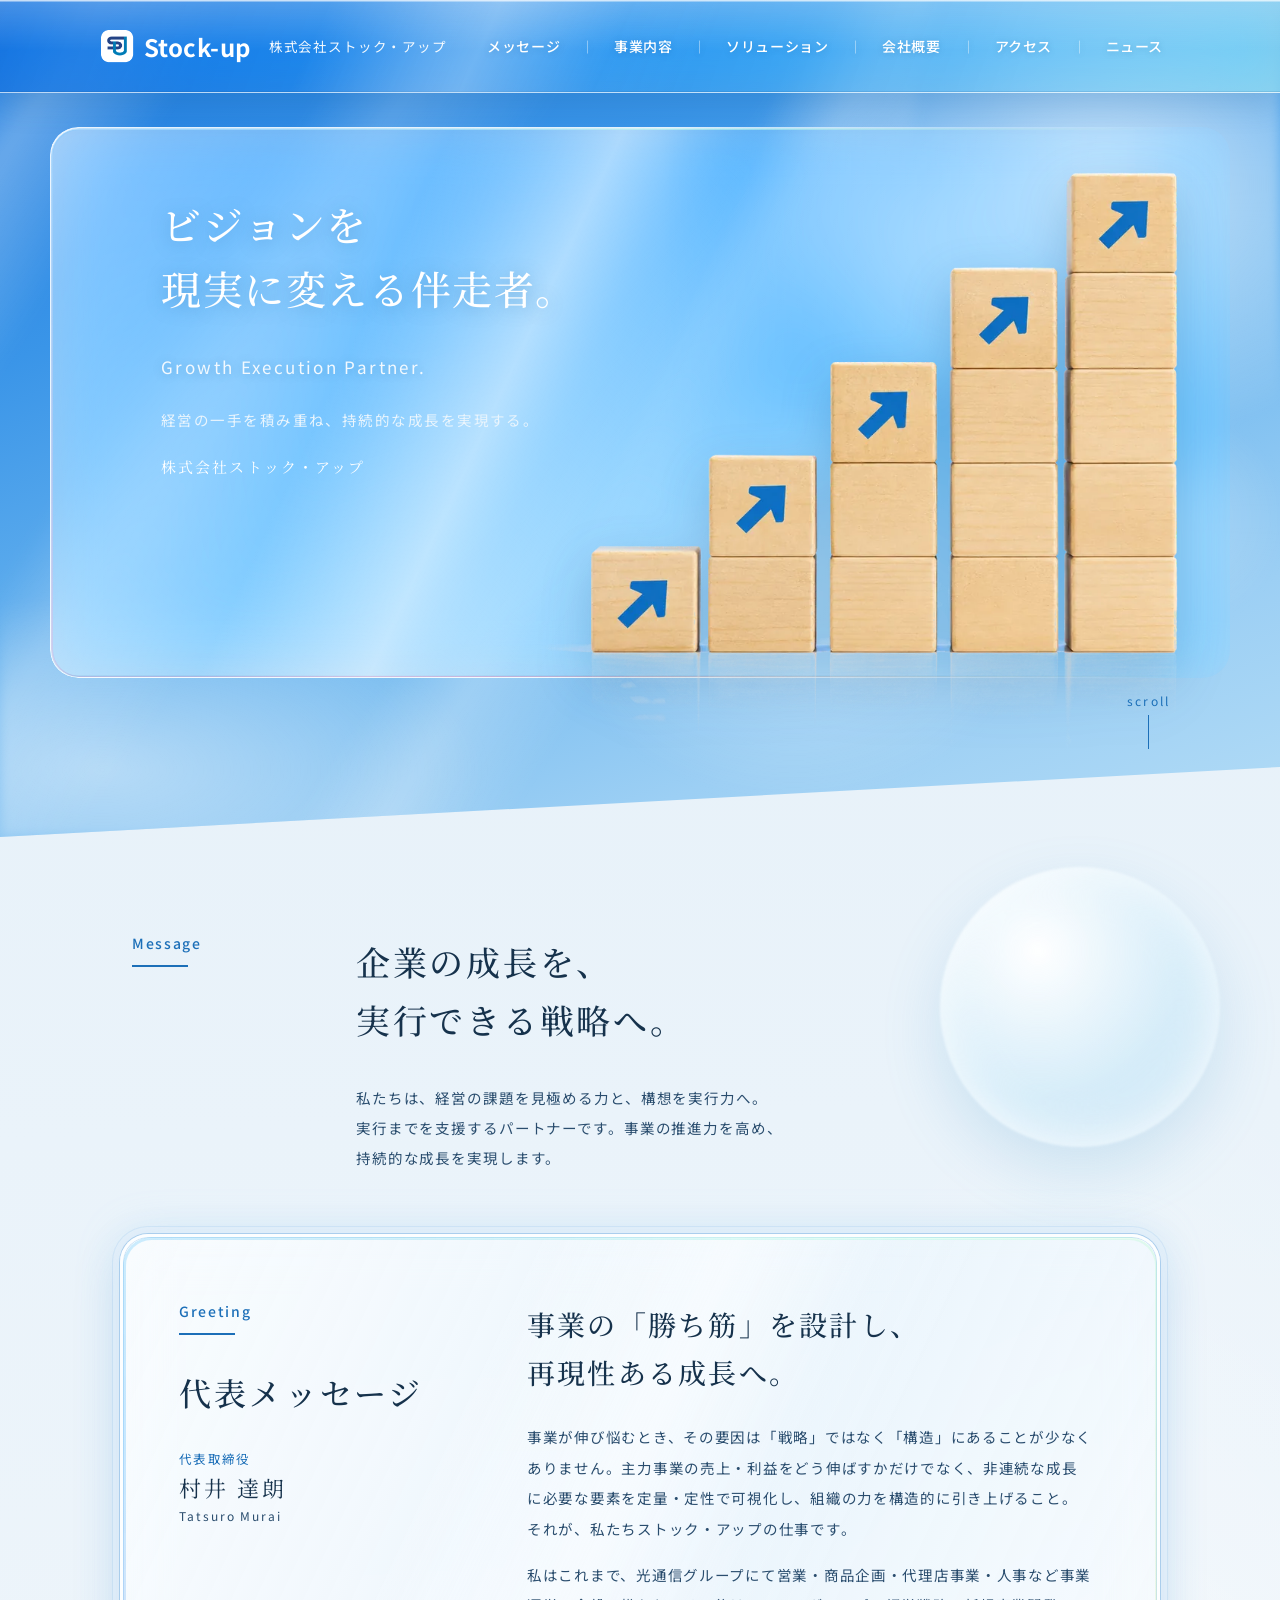
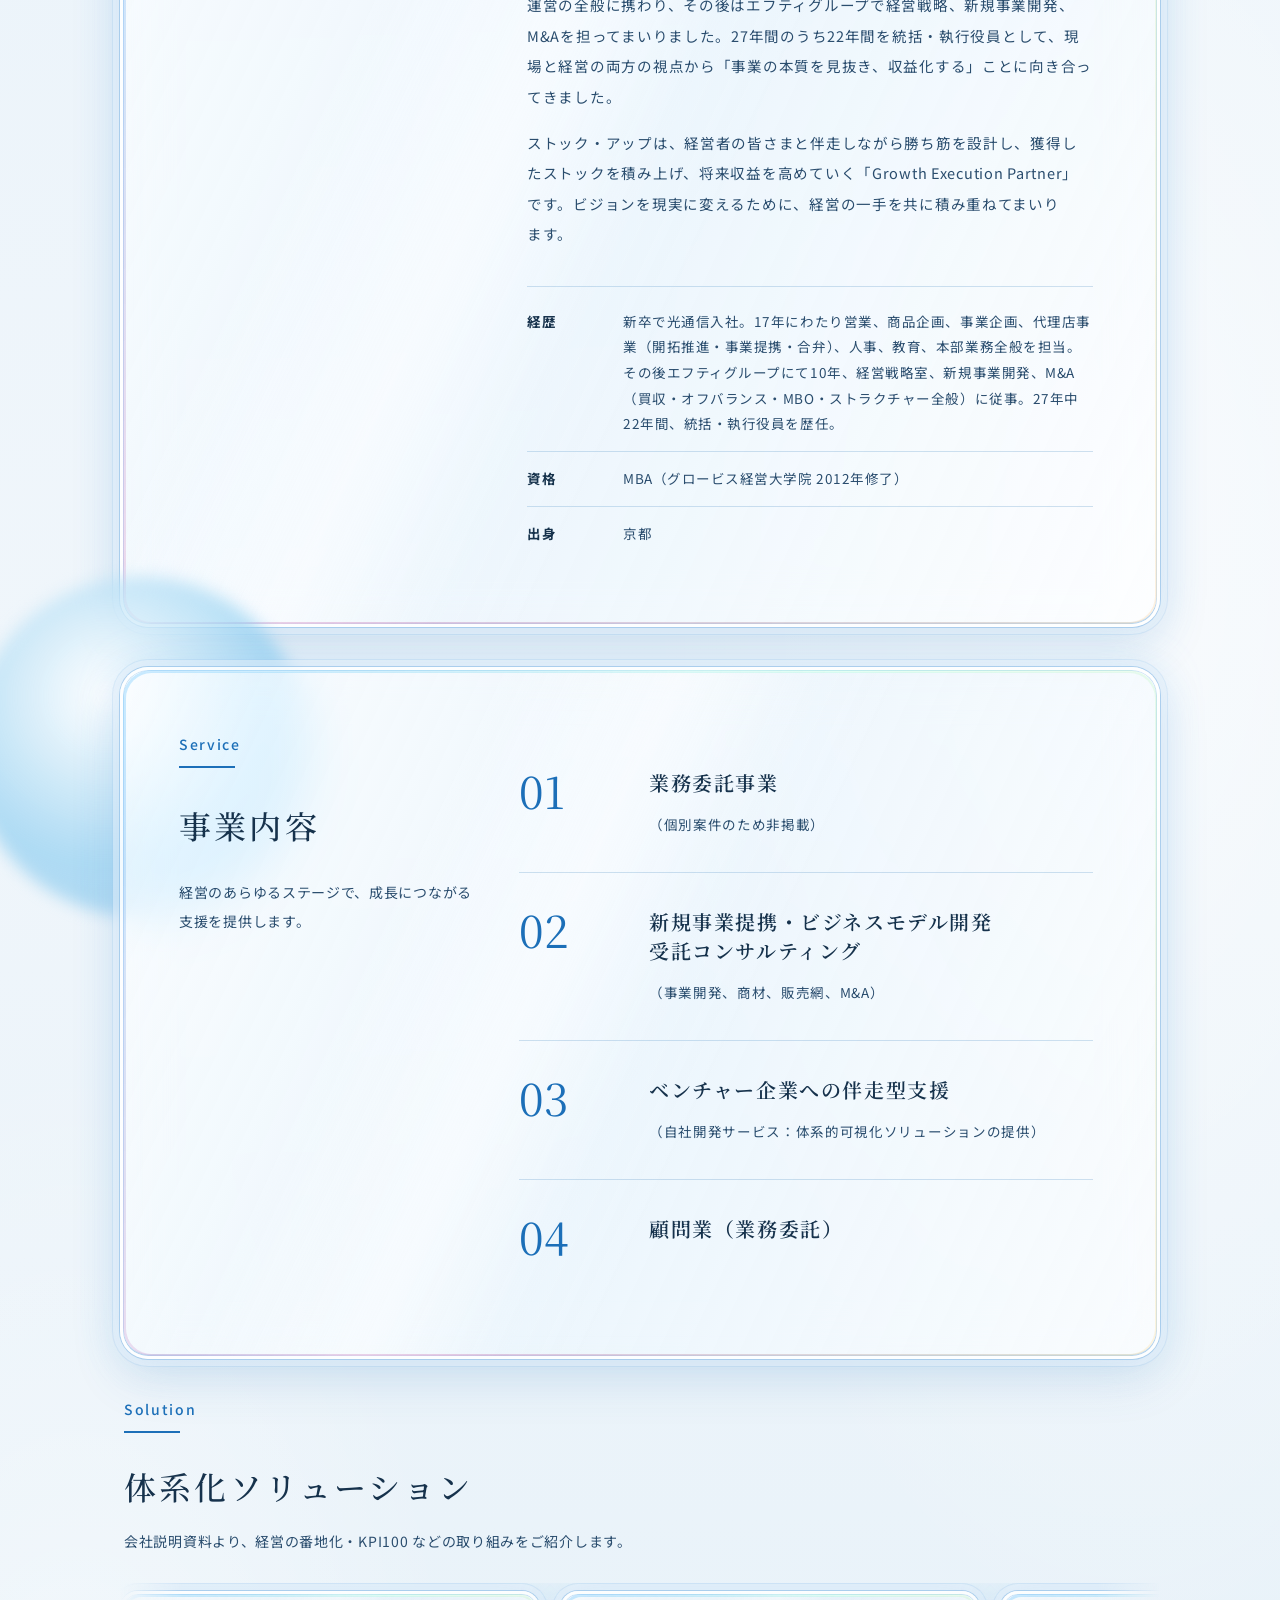
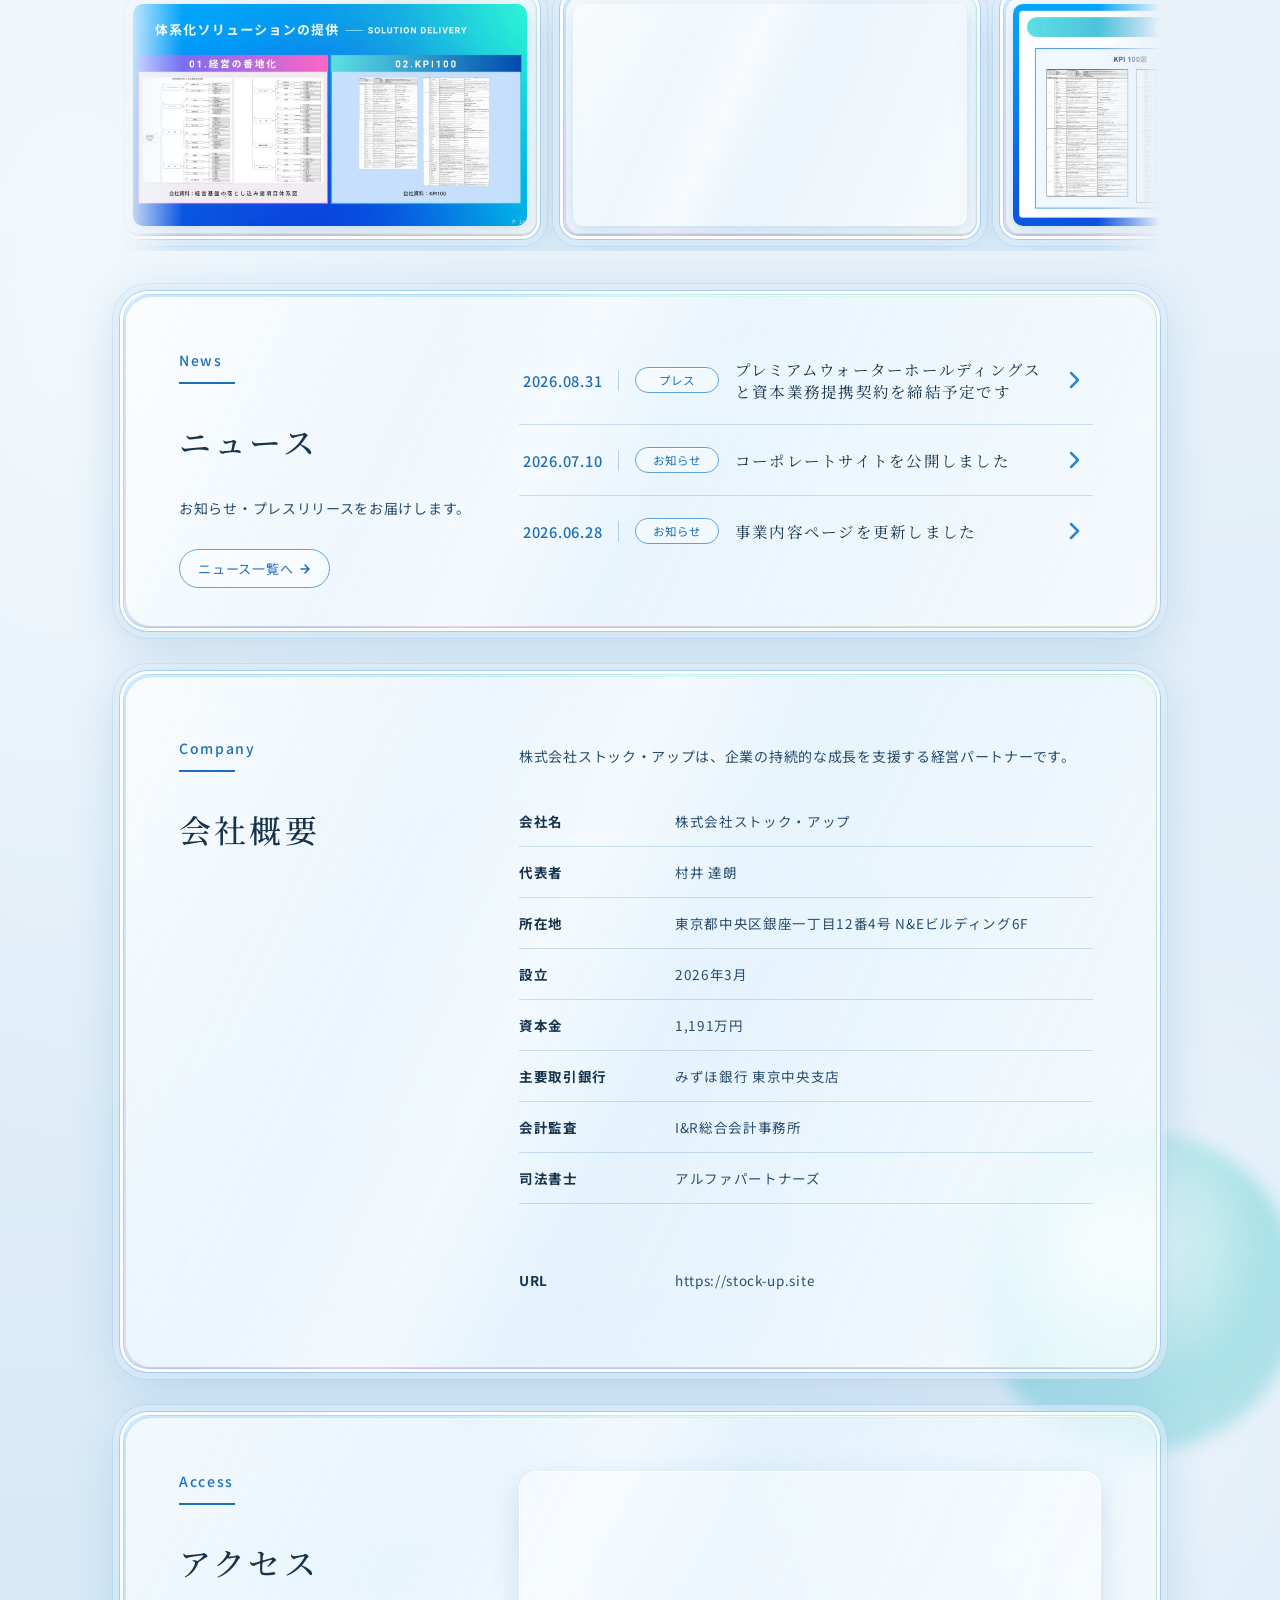
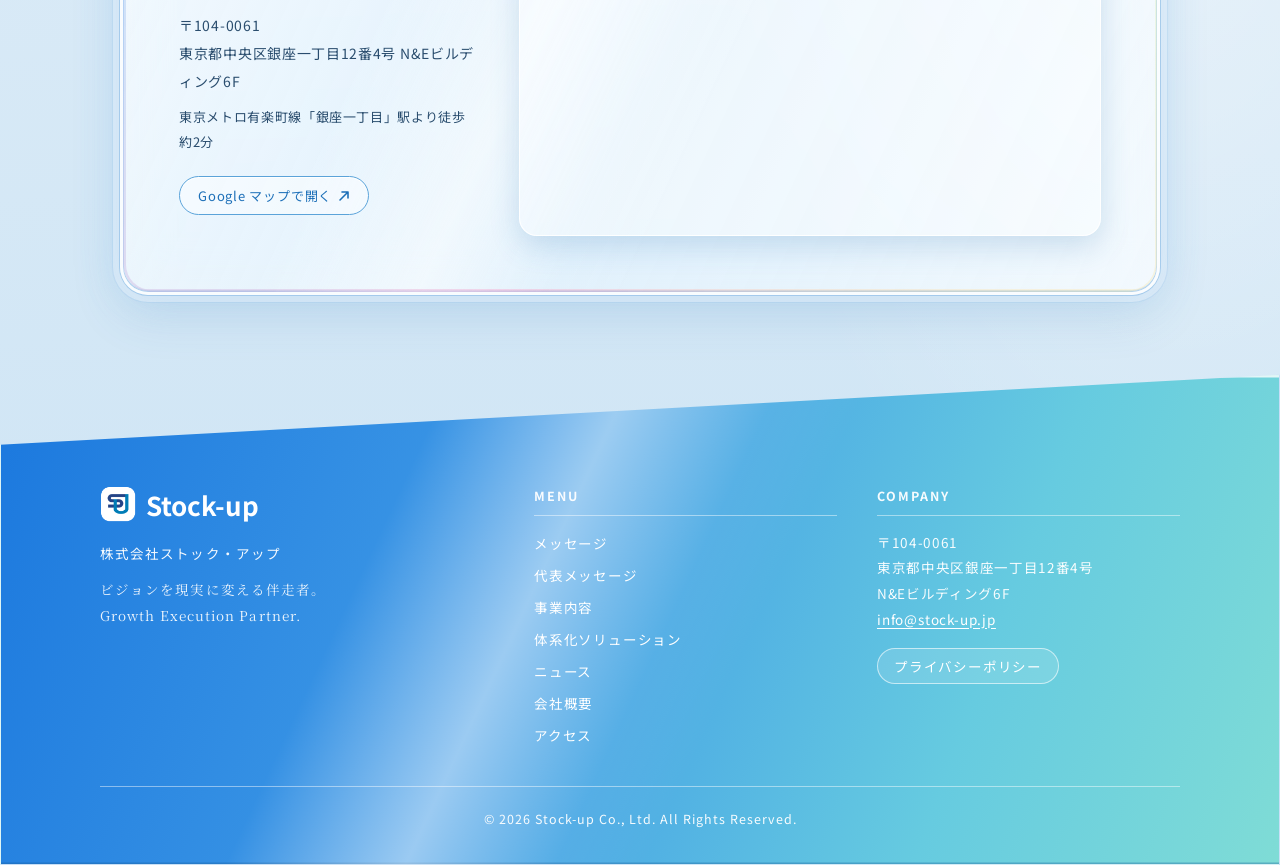
==== commit ded617d2: "Replace placeholder mark with official logo tile across site (header, loader, footer) Co-Authored-By" ====
--- a/index.html
+++ b/index.html
@@ -45,7 +45,7 @@
 #loader{position:fixed;inset:0;z-index:9999;display:flex;flex-direction:column;align-items:center;justify-content:center;gap:22px;background:linear-gradient(160deg,#1b78de 0%,#3a95e8 35%,#6cb6ef 70%,#9ccff4 100%);transition:opacity .5s ease,visibility .5s ease}
 #loader.is-done{opacity:0;visibility:hidden;pointer-events:none}
 #loader .loader__logo{display:flex;align-items:center;gap:12px;color:#fff;font-family:'Noto Sans JP',-apple-system,BlinkMacSystemFont,sans-serif;font-size:26px;font-weight:700;letter-spacing:.02em;animation:loaderPulse 1.6s ease-in-out infinite}
-#loader .loader__logo svg{width:38px;height:38px}
+#loader .loader__logo svg,#loader .loader__logo img{width:38px;height:38px;display:block}
 #loader .loader__bar{width:140px;height:3px;border-radius:99px;background:rgba(255,255,255,.3);overflow:hidden}
 #loader .loader__bar::after{content:'';display:block;width:100%;height:100%;border-radius:99px;background:#fff;transform-origin:left center;transform:scaleX(0);animation:loaderFill 4s cubic-bezier(.4,.1,.3,1) forwards}
 #loader .loader__text{font-family:'Noto Sans JP',sans-serif;font-size:11px;letter-spacing:.24em;color:rgba(255,255,255,.85)}
@@ -64,7 +64,7 @@
 <!-- ローディング -->
 <div id="loader" role="status" aria-live="polite" aria-label="読み込み中" hidden>
   <div class="loader__logo">
-    <svg viewBox="0 0 30 30" aria-hidden="true"><rect x="1" y="1" width="28" height="28" rx="7" fill="#ffffff"></rect><path d="M10 20 L19 11 M12.5 10.5 L19.5 10.5 L19.5 17.5" stroke="#2e86d1" stroke-width="3" stroke-linecap="round" stroke-linejoin="round" fill="none"></path></svg>
+    <img src="/assets/logo-tile.png" width="30" height="30" alt="株式会社ストック・アップ ロゴ">
     <span>Stock-up</span>
   </div>
   <div class="loader__bar"></div>
@@ -101,7 +101,7 @@
   <header class="site-header">
     <div class="site-header__inner">
       <a class="logo" href="#top">
-        <svg width="30" height="30" viewBox="0 0 30 30" aria-hidden="true"><rect x="1" y="1" width="28" height="28" rx="7" fill="#ffffff"></rect><path d="M10 20 L19 11 M12.5 10.5 L19.5 10.5 L19.5 17.5" stroke="#2e86d1" stroke-width="3" stroke-linecap="round" stroke-linejoin="round" fill="none"></path></svg>
+        <img src="/assets/logo-tile.png" width="30" height="30" alt="株式会社ストック・アップ ロゴ">
         <span class="logo__name">Stock-up</span>
       </a>
       <span class="header__sub">株式会社ストック・アップ</span>
@@ -400,7 +400,7 @@
   <div class="site-footer__grid">
     <div class="site-footer__brand">
       <a class="site-footer__logo" href="index.html">
-        <svg width="30" height="30" viewBox="0 0 30 30" aria-hidden="true"><rect x="1" y="1" width="28" height="28" rx="7" fill="#ffffff"></rect><path d="M10 20 L19 11 M12.5 10.5 L19.5 10.5 L19.5 17.5" stroke="#2e86d1" stroke-width="3" stroke-linecap="round" stroke-linejoin="round" fill="none"></path></svg>
+        <img src="/assets/logo-tile.png" width="30" height="30" alt="株式会社ストック・アップ ロゴ">
         <span class="site-footer__logo-name">Stock-up</span>
       </a>
       <p class="site-footer__company">株式会社ストック・アップ</p>
--- a/css/style.css
+++ b/css/style.css
@@ -289,7 +289,7 @@
   color: var(--color-white);
 }
 
-.logo svg {
+.logo svg, .logo img {
   width: 34px;
   height: 34px;
 }
@@ -1558,7 +1558,7 @@
   opacity: 0.85;
 }
 
-.site-footer__logo svg {
+.site-footer__logo svg, .site-footer__logo img {
   width: 36px;
   height: 36px;
 }
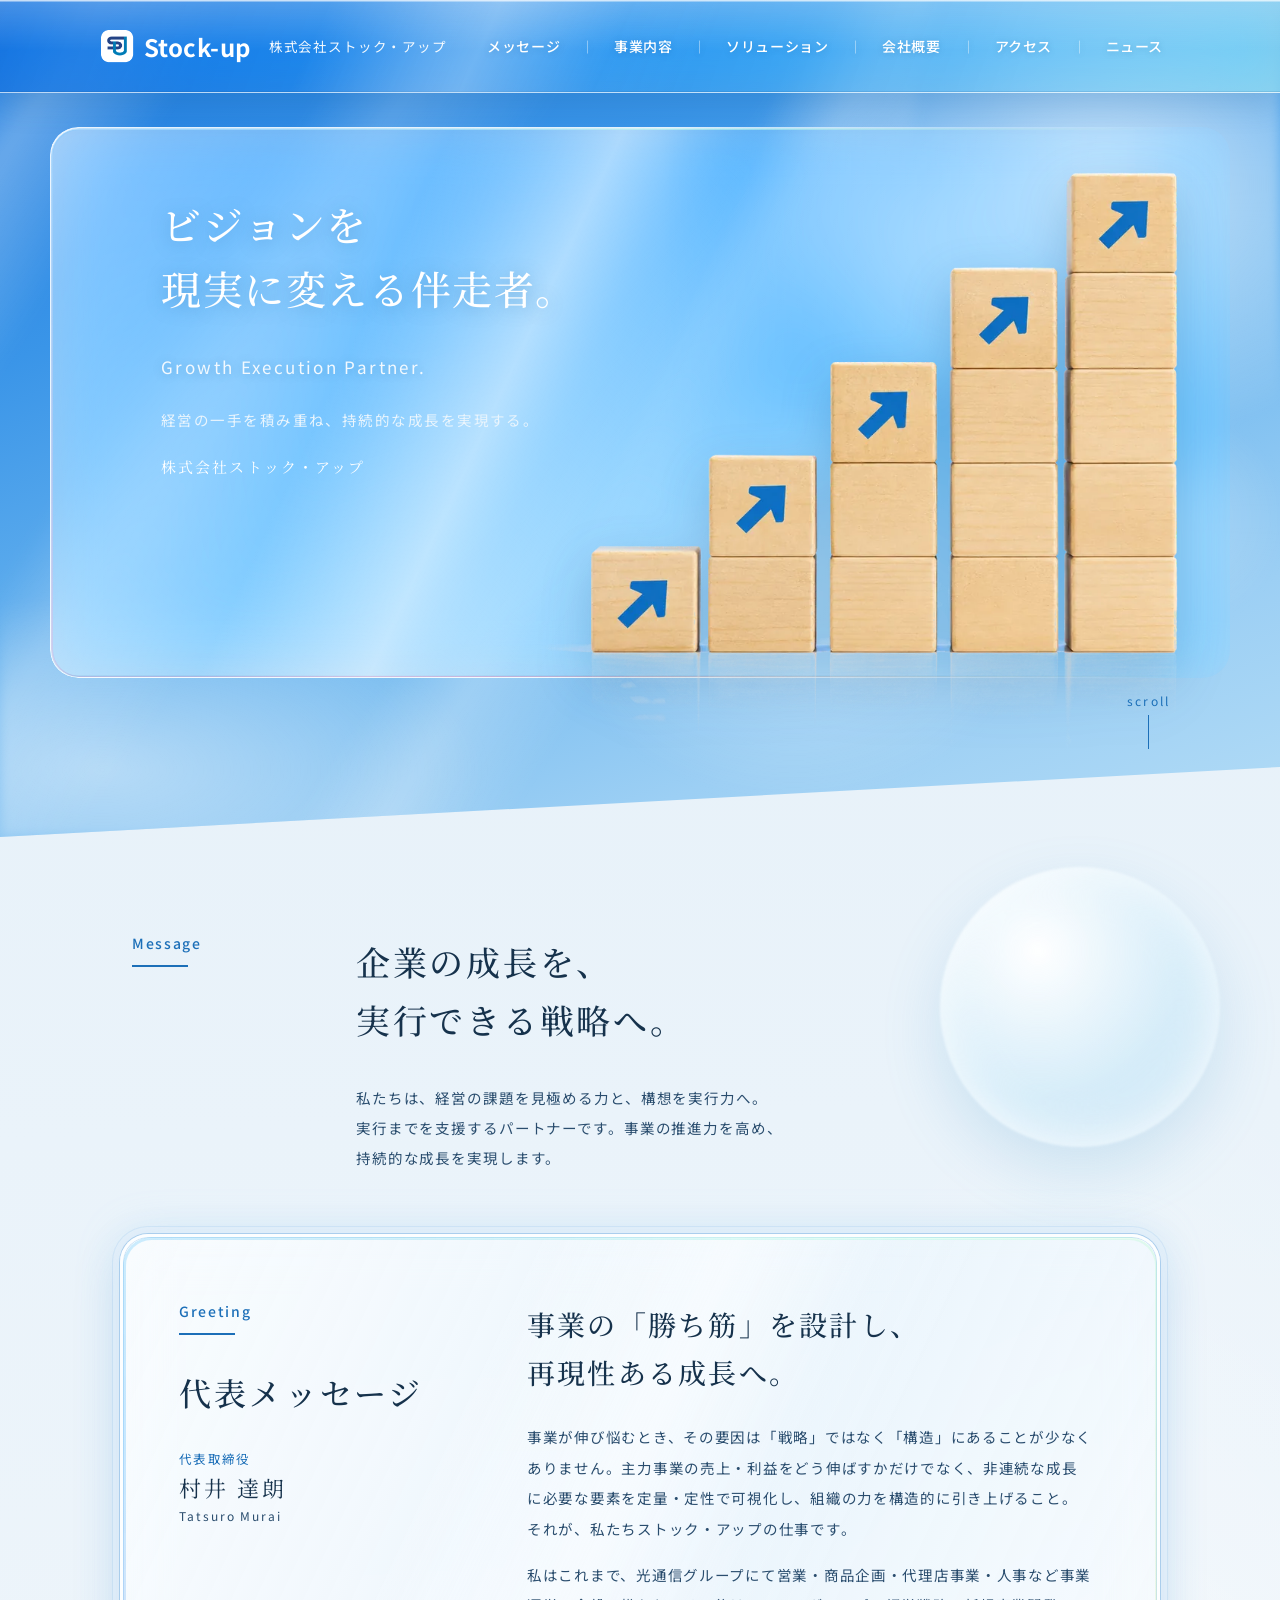
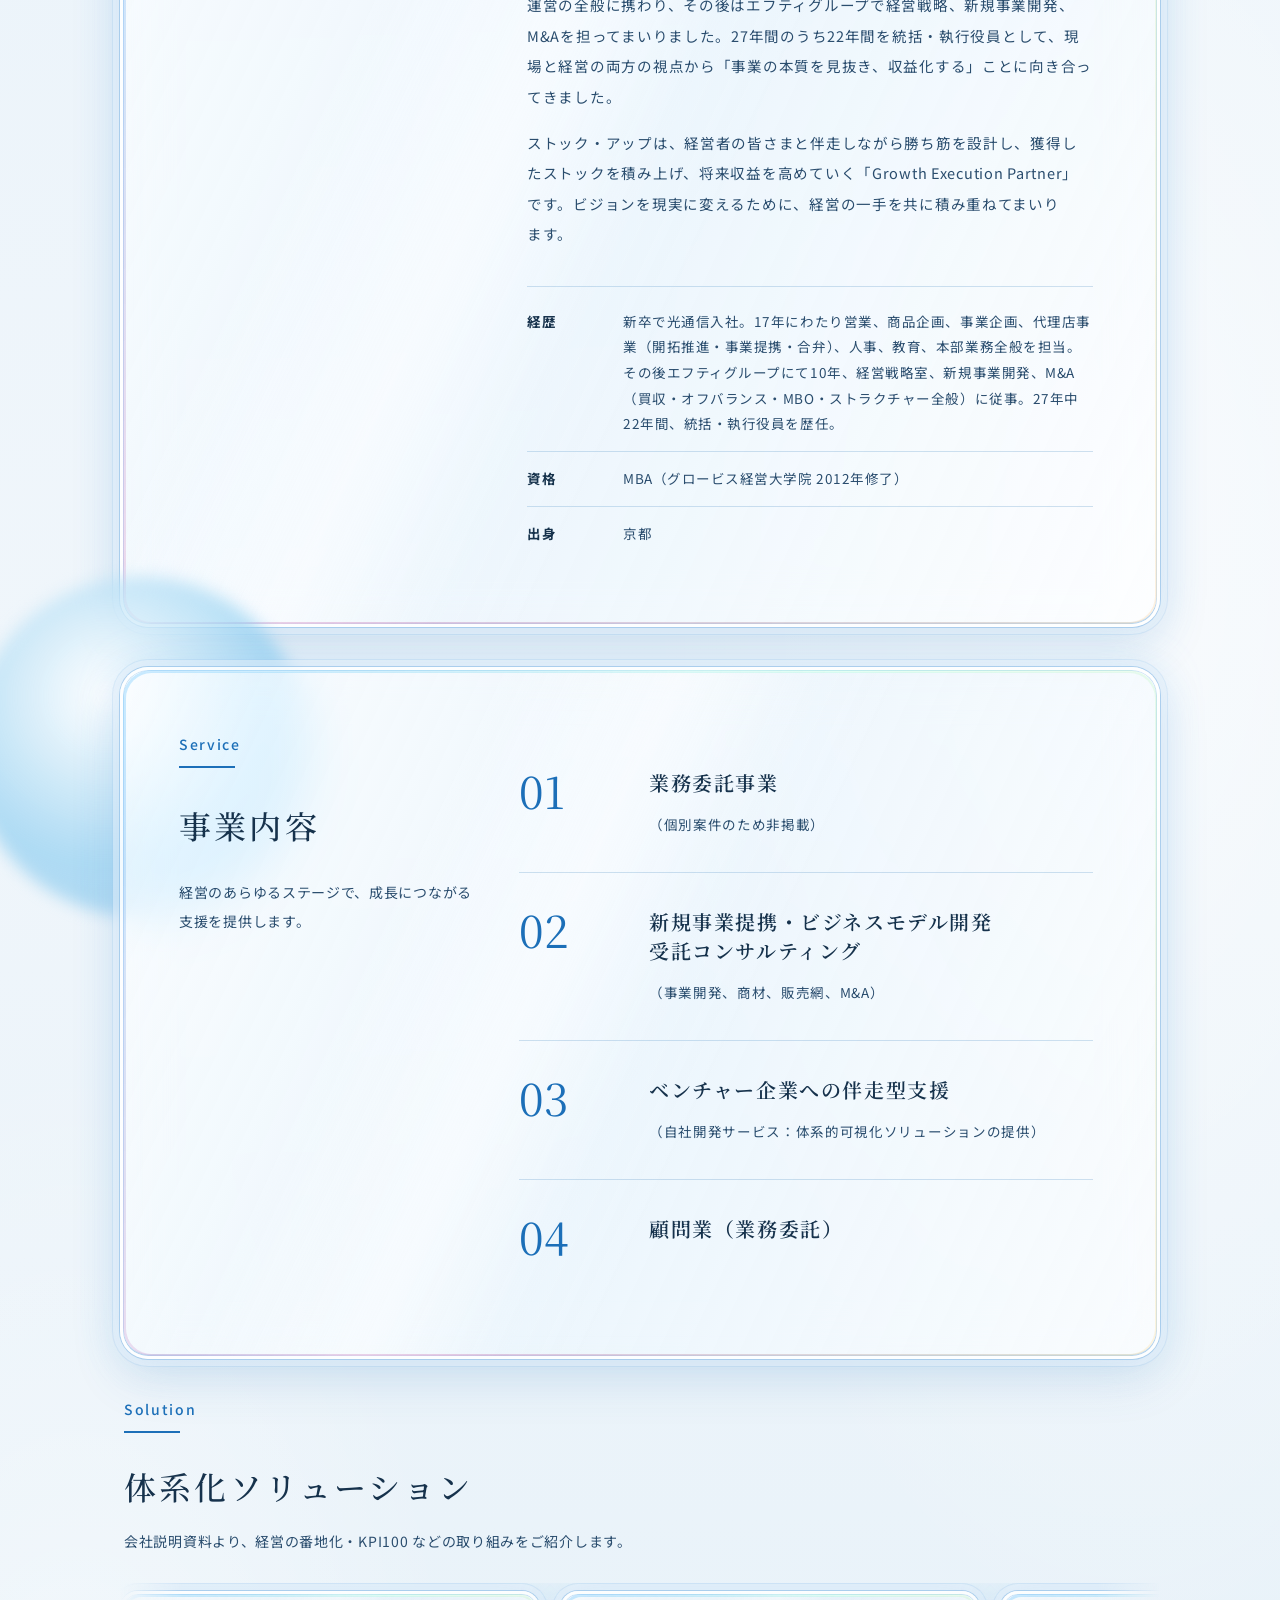
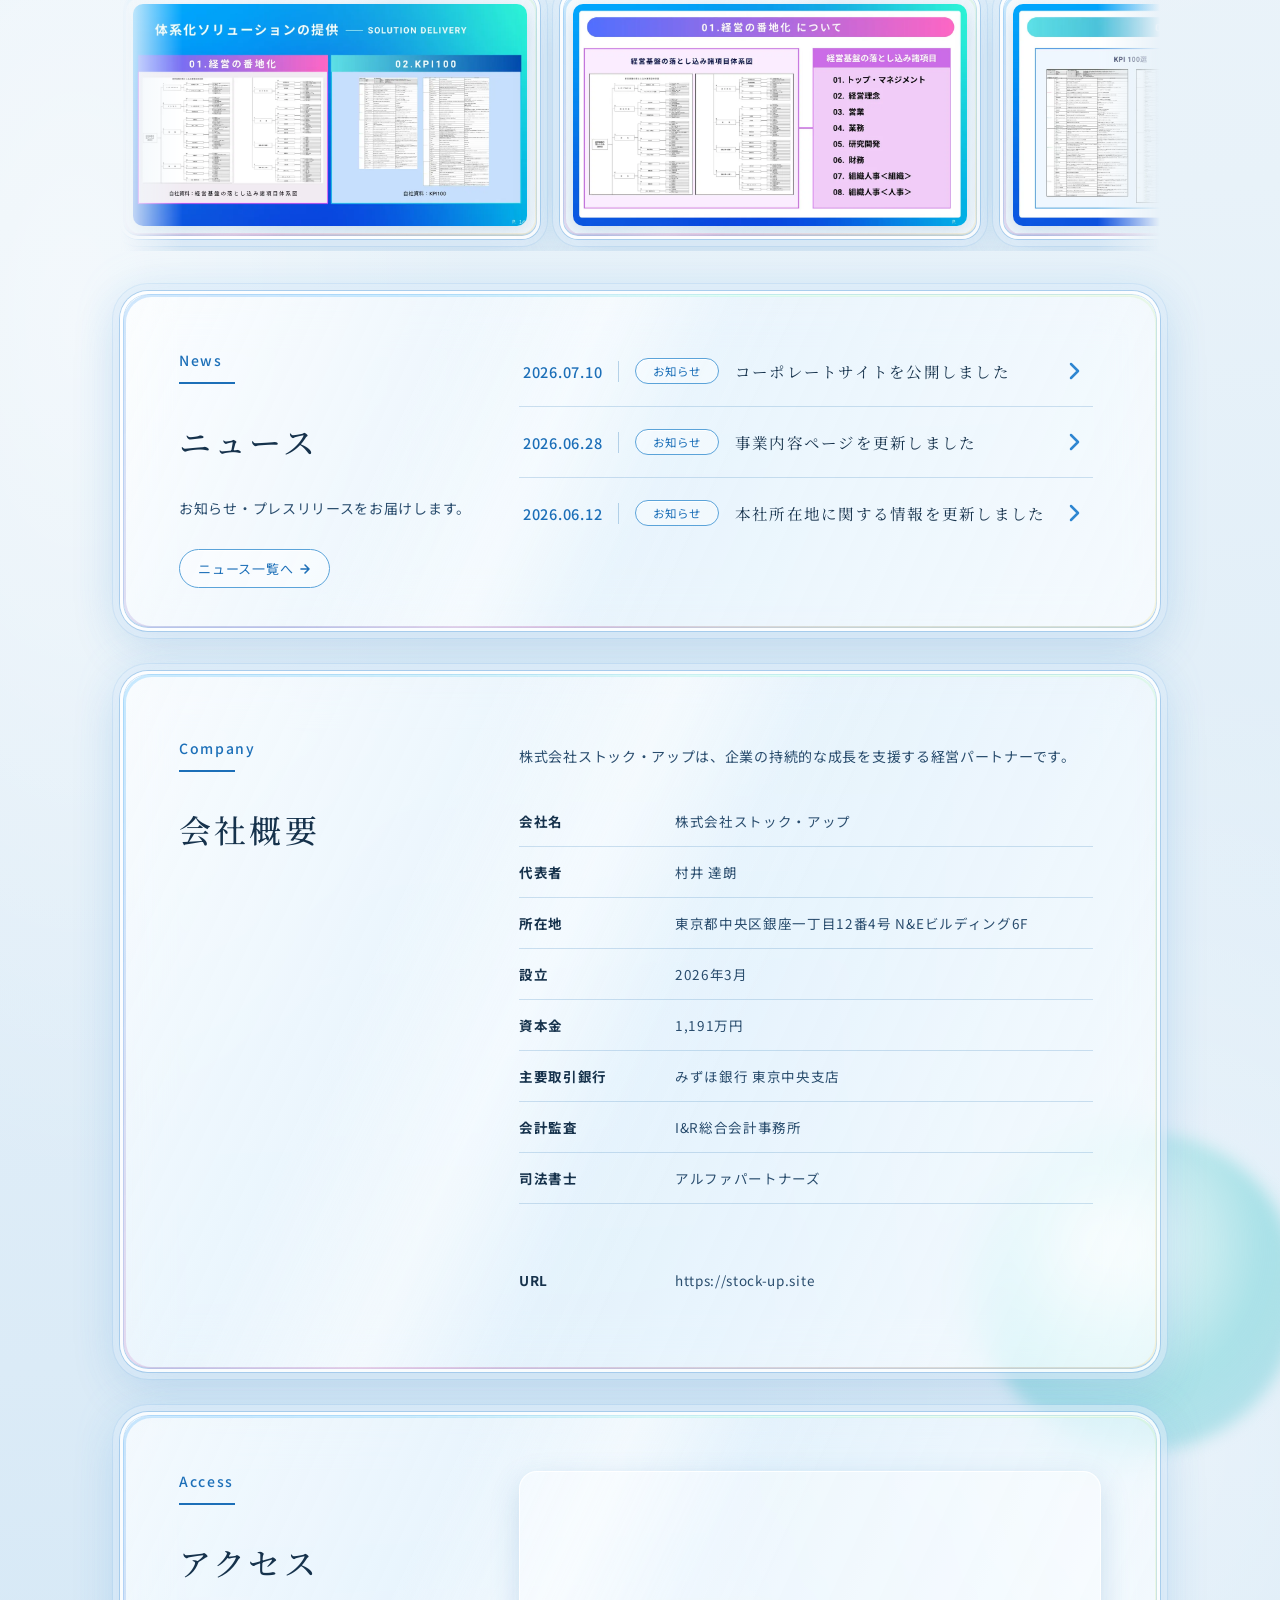
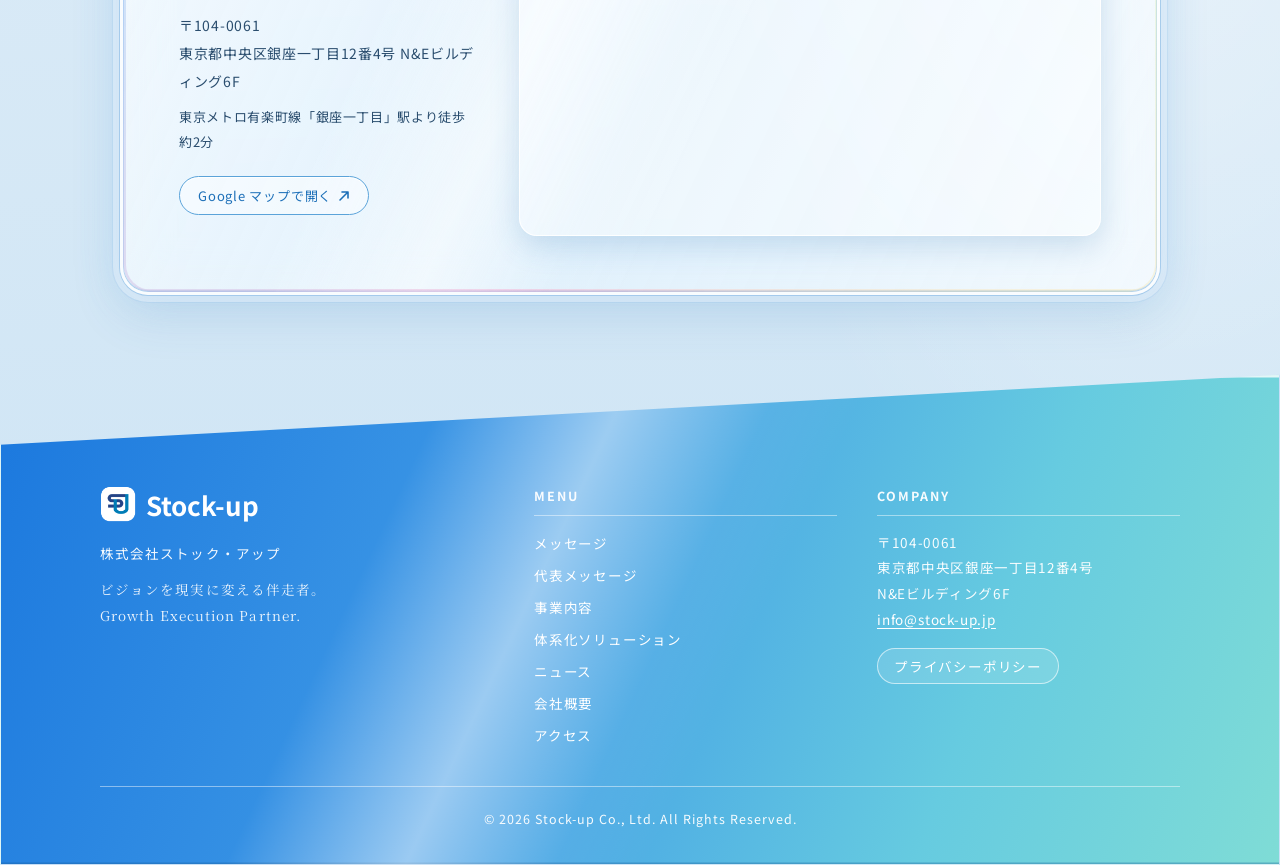
==== commit a8f71610: "News: remove 8/31 alliance article per client request - Delete news/2026-08-31.html and all links to" ====
--- a/index.html
+++ b/index.html
@@ -292,12 +292,6 @@
       </a>
     </div>
     <div class="stack home-news__list">
-      <a class="news-row" href="news/2026-08-31.html">
-        <time class="news-row__date" datetime="2026-08-31">2026.08.31</time>
-        <span class="tag news-row__tag">プレス</span>
-        <span class="news-row__title">プレミアムウォーターホールディングスと資本業務提携契約を締結予定です</span>
-        <svg class="news-row__arrow" width="11" height="18" viewBox="0 0 11 18" aria-hidden="true"><path d="M2 2 L9 9 L2 16" stroke="#2e86d1" stroke-width="2.5" stroke-linecap="round" stroke-linejoin="round" fill="none"></path></svg>
-      </a>
       <a class="news-row" href="news/2026-07-10.html">
         <time class="news-row__date" datetime="2026-07-10">2026.07.10</time>
         <span class="tag news-row__tag">お知らせ</span>
@@ -308,6 +302,12 @@
         <time class="news-row__date" datetime="2026-06-28">2026.06.28</time>
         <span class="tag news-row__tag">お知らせ</span>
         <span class="news-row__title">事業内容ページを更新しました</span>
+        <svg class="news-row__arrow" width="11" height="18" viewBox="0 0 11 18" aria-hidden="true"><path d="M2 2 L9 9 L2 16" stroke="#2e86d1" stroke-width="2.5" stroke-linecap="round" stroke-linejoin="round" fill="none"></path></svg>
+      </a>
+      <a class="news-row" href="news/2026-06-12.html">
+        <time class="news-row__date" datetime="2026-06-12">2026.06.12</time>
+        <span class="tag news-row__tag">お知らせ</span>
+        <span class="news-row__title">本社所在地に関する情報を更新しました</span>
         <svg class="news-row__arrow" width="11" height="18" viewBox="0 0 11 18" aria-hidden="true"><path d="M2 2 L9 9 L2 16" stroke="#2e86d1" stroke-width="2.5" stroke-linecap="round" stroke-linejoin="round" fill="none"></path></svg>
       </a>
     </div>
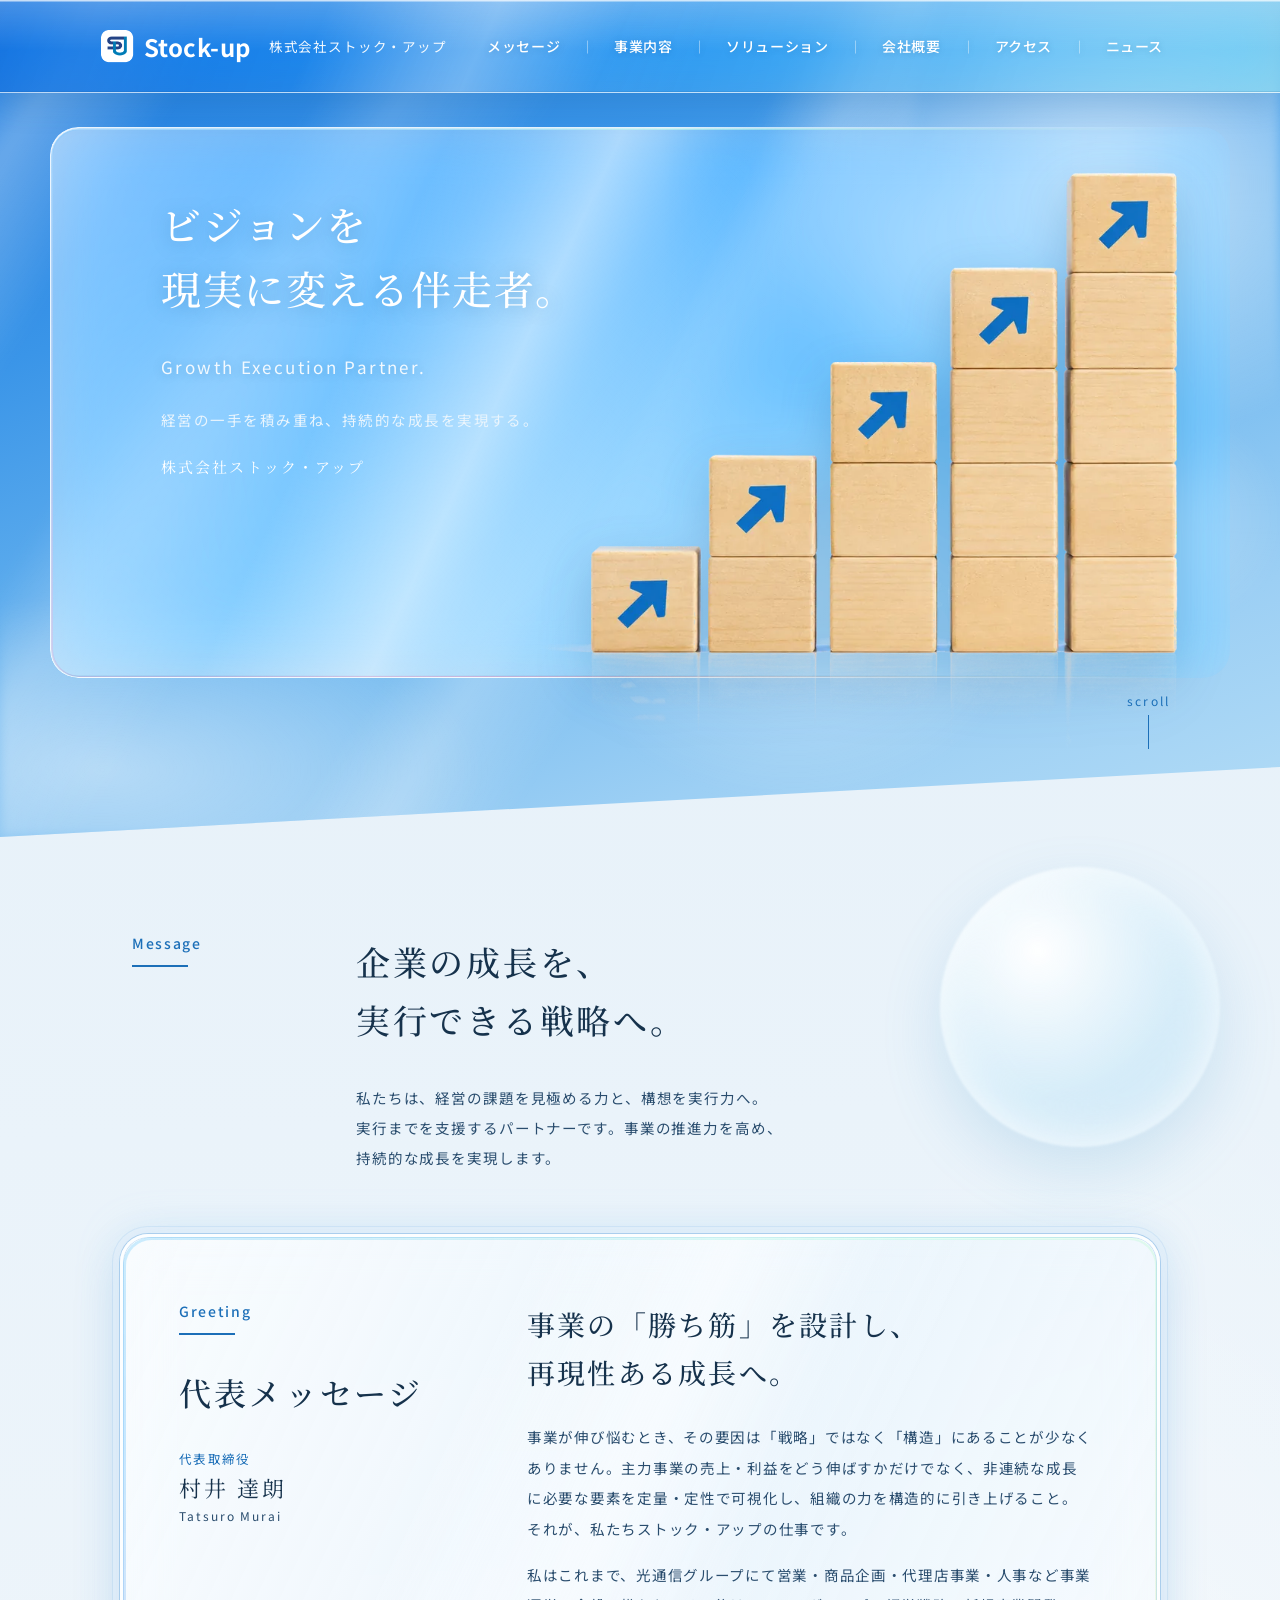
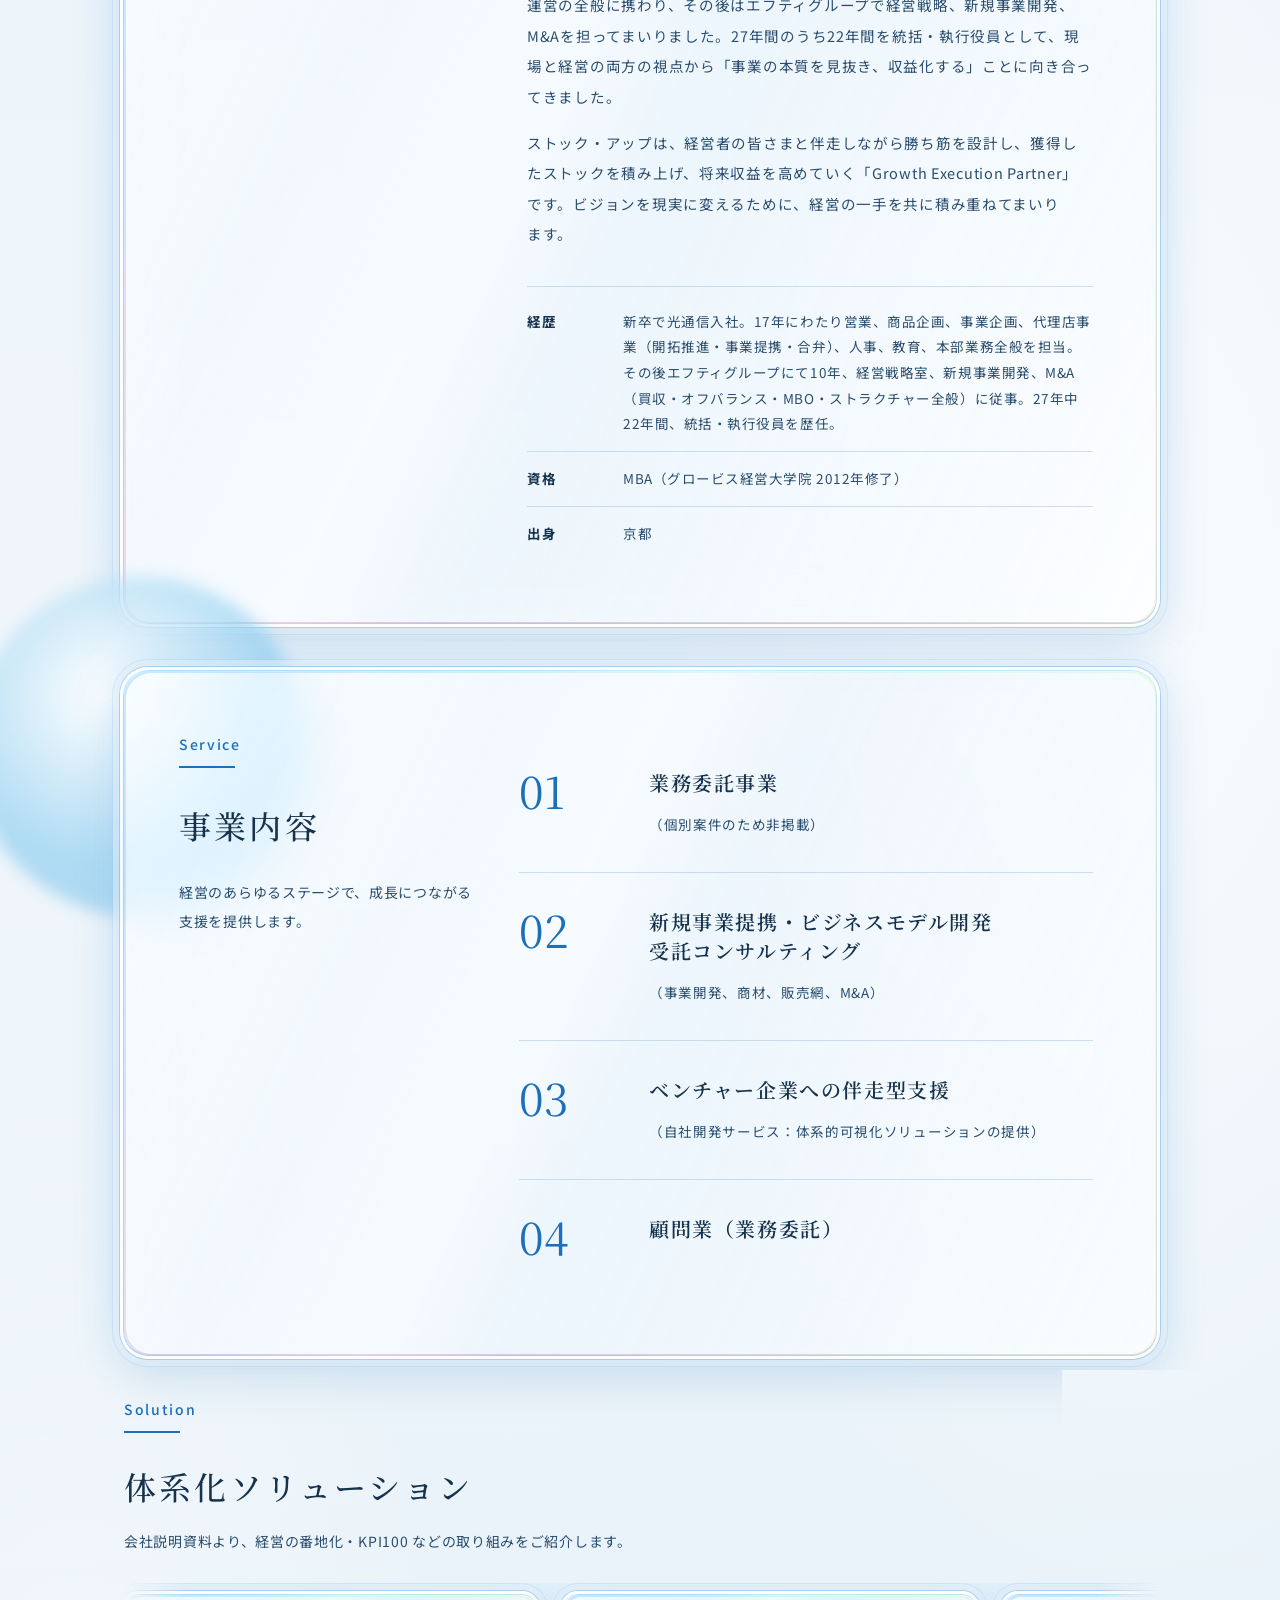
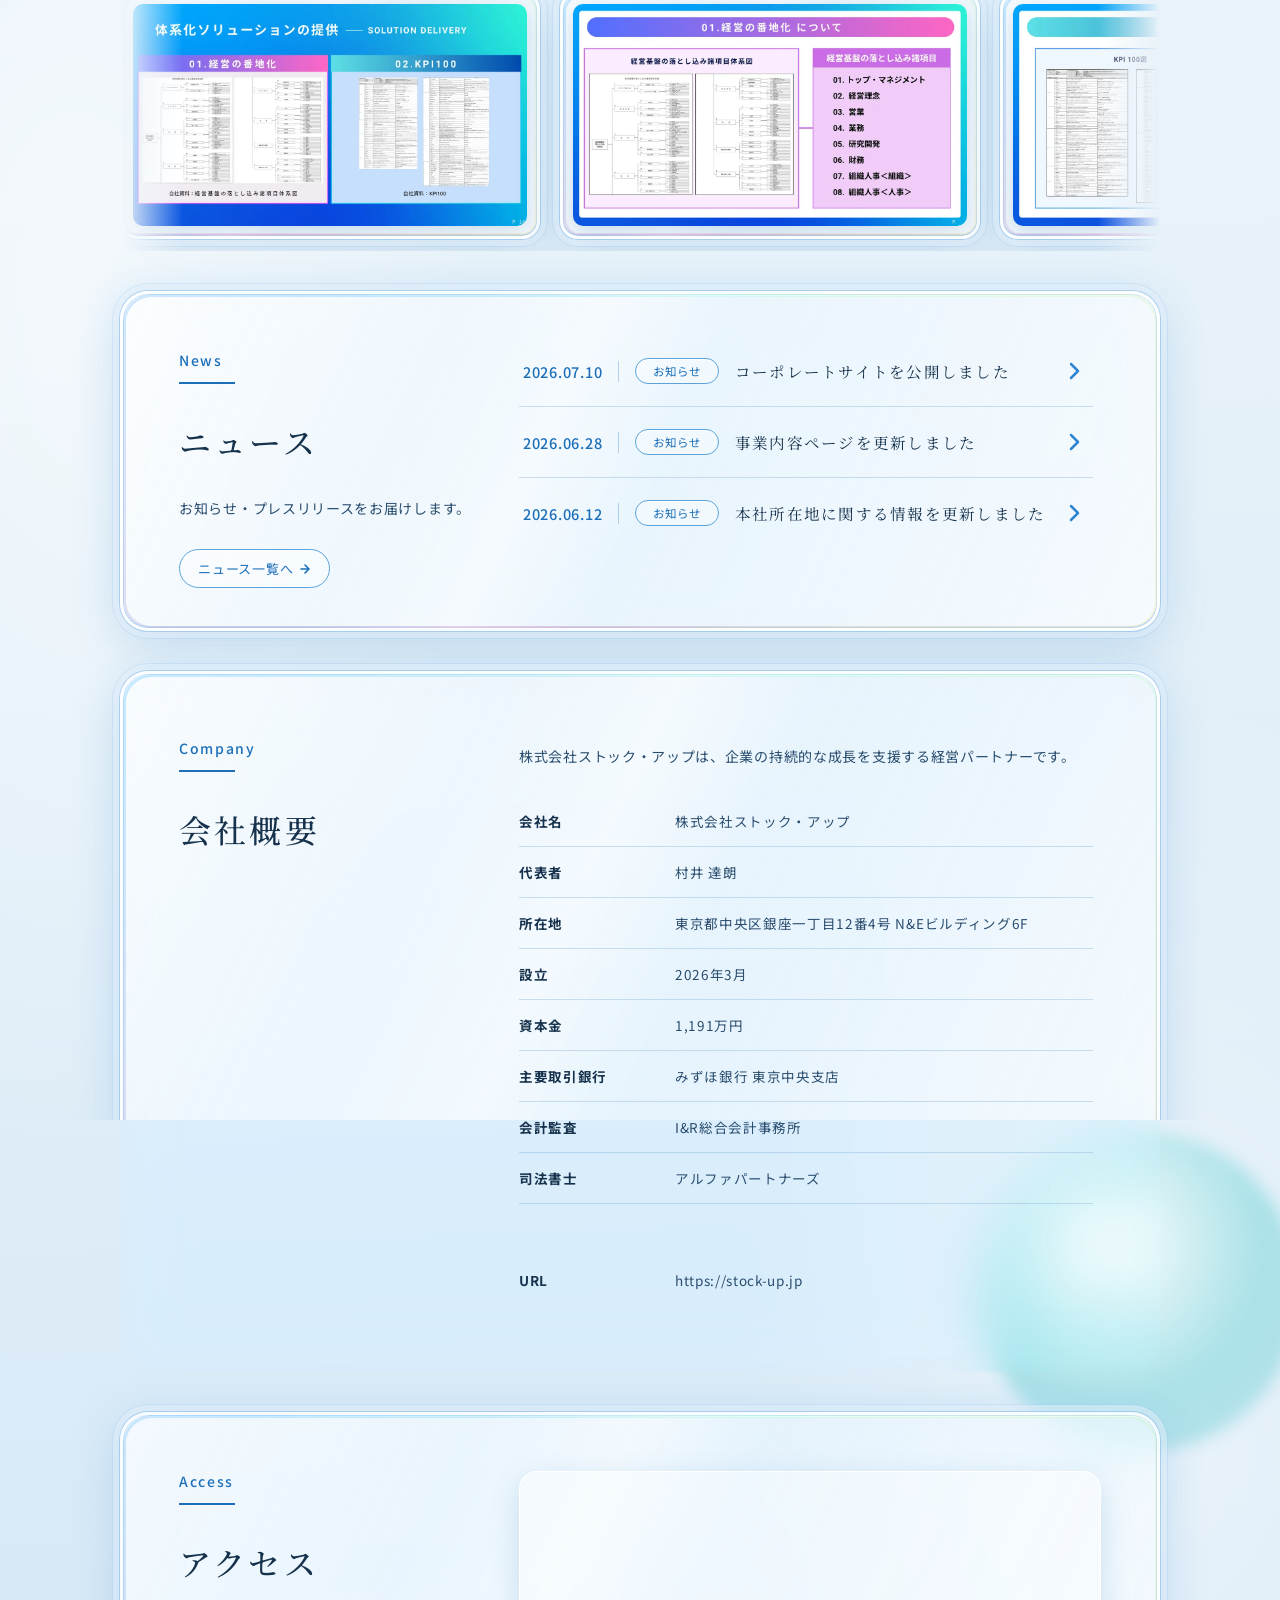
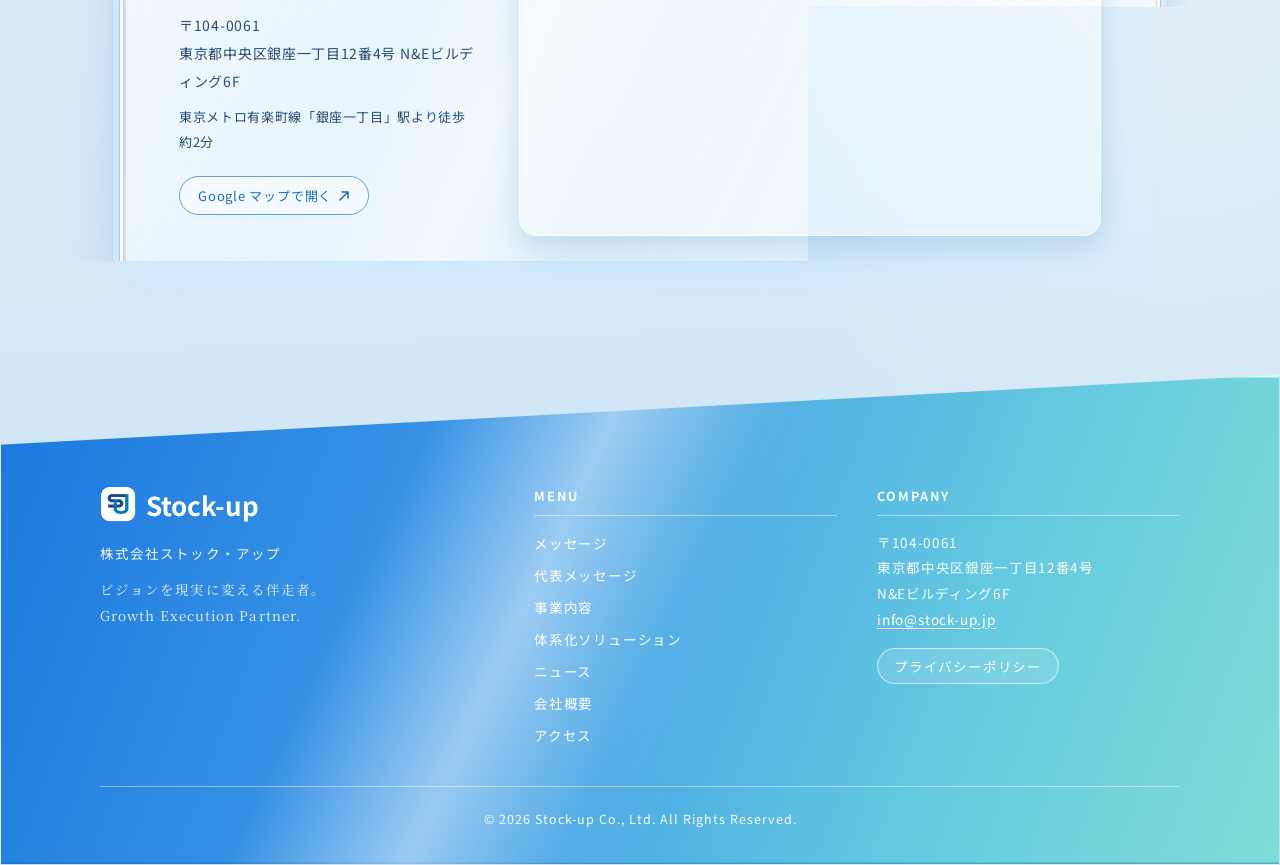
==== commit e90cedff: "Move site to official domain stock-up.jp - All canonical/OGP/JSON-LD/sitemap/robots URLs: stock-up.s" ====
--- a/index.html
+++ b/index.html
@@ -5,14 +5,14 @@
 <meta name="viewport" content="width=device-width, initial-scale=1">
 <title>株式会社ストック・アップ | Stock-up</title>
 <meta name="description" content="株式会社ストック・アップは、経営課題の整理から戦略策定・実行支援まで、企業の持続的な成長を支援する経営パートナーです。">
-<link rel="canonical" href="https://stock-up.site/">
+<link rel="canonical" href="https://stock-up.jp/">
 <meta property="og:title" content="株式会社ストック・アップ | Stock-up">
 <meta property="og:description" content="株式会社ストック・アップは、経営課題の整理から戦略策定・実行支援まで、企業の持続的な成長を支援する経営パートナーです。">
 <meta property="og:type" content="website">
-<meta property="og:url" content="https://stock-up.site/">
+<meta property="og:url" content="https://stock-up.jp/">
 <meta property="og:site_name" content="株式会社ストック・アップ">
 <meta property="og:locale" content="ja_JP">
-<meta property="og:image" content="https://stock-up.site/assets/og.jpg">
+<meta property="og:image" content="https://stock-up.jp/assets/og.jpg">
 <meta property="og:image:width" content="1200">
 <meta property="og:image:height" content="630">
 <meta name="twitter:card" content="summary_large_image">
@@ -25,8 +25,8 @@
   "@type": "Organization",
   "name": "株式会社ストック・アップ",
   "alternateName": ["株式会社STOCK-UP", "STOCK-UP, INC.", "ストックアップ"],
-  "url": "https://stock-up.site/",
-  "logo": "https://stock-up.site/assets/favicon-192.png",
+  "url": "https://stock-up.jp/",
+  "logo": "https://stock-up.jp/assets/favicon-192.png",
   "address": {
     "@type": "PostalAddress",
     "postalCode": "104-0061",
@@ -364,7 +364,7 @@
         </div>
         <div class="company-row">
           <span class="company-row__label">URL</span>
-          <span class="company-row__value">https://stock-up.site</span>
+          <span class="company-row__value">https://stock-up.jp</span>
         </div>
       </div>
     </div>
